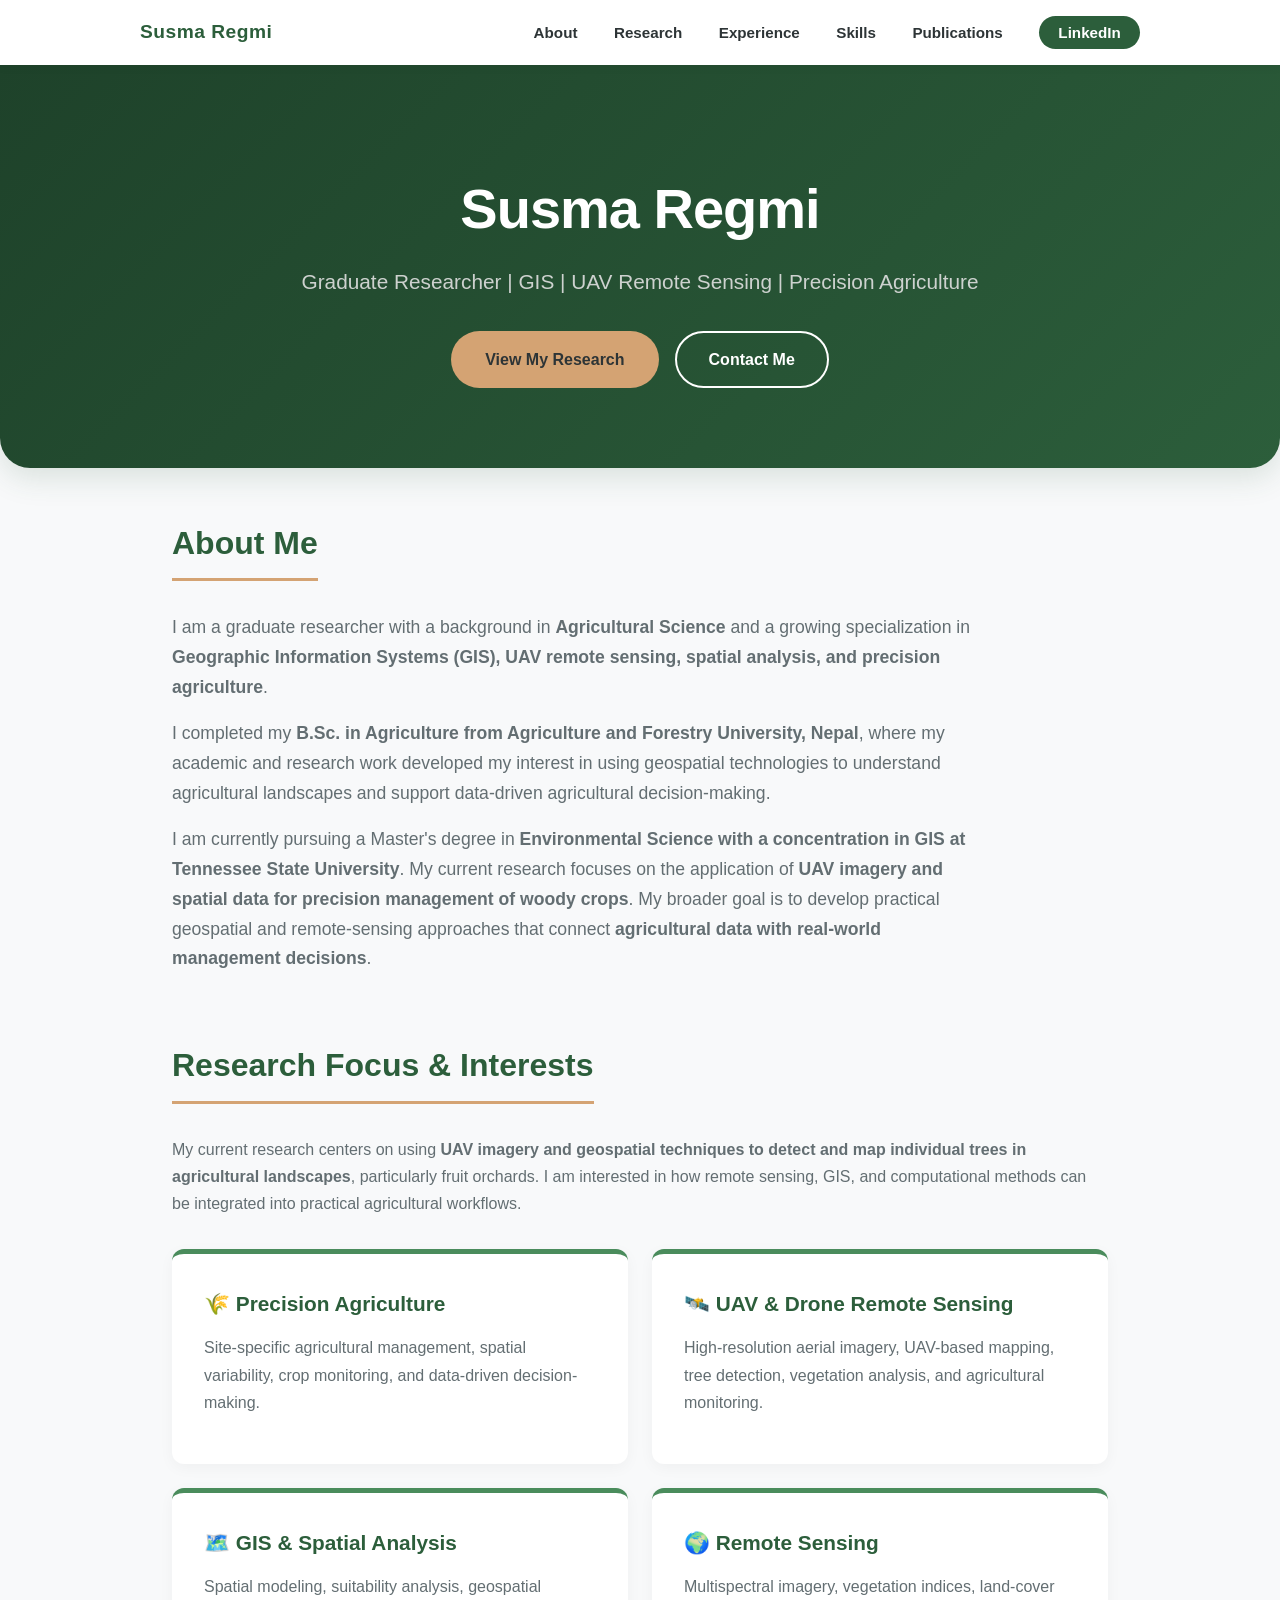
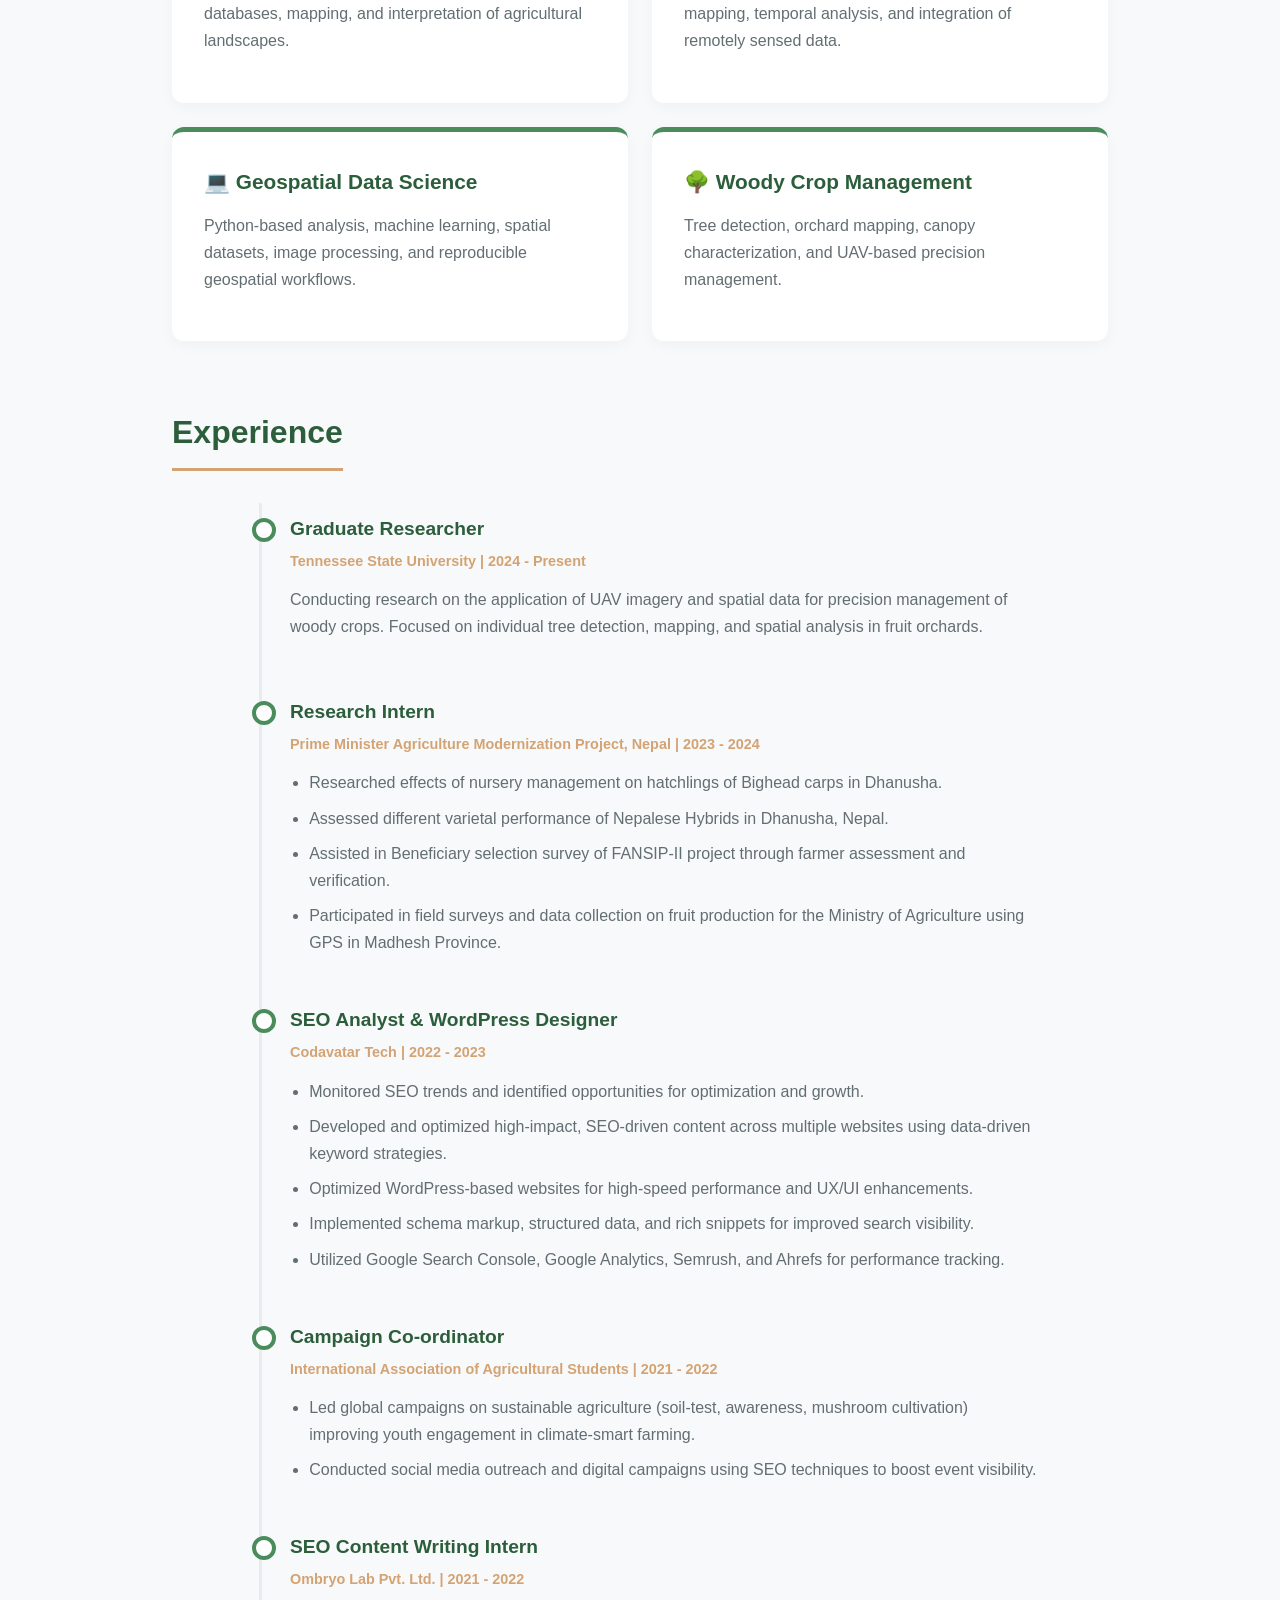
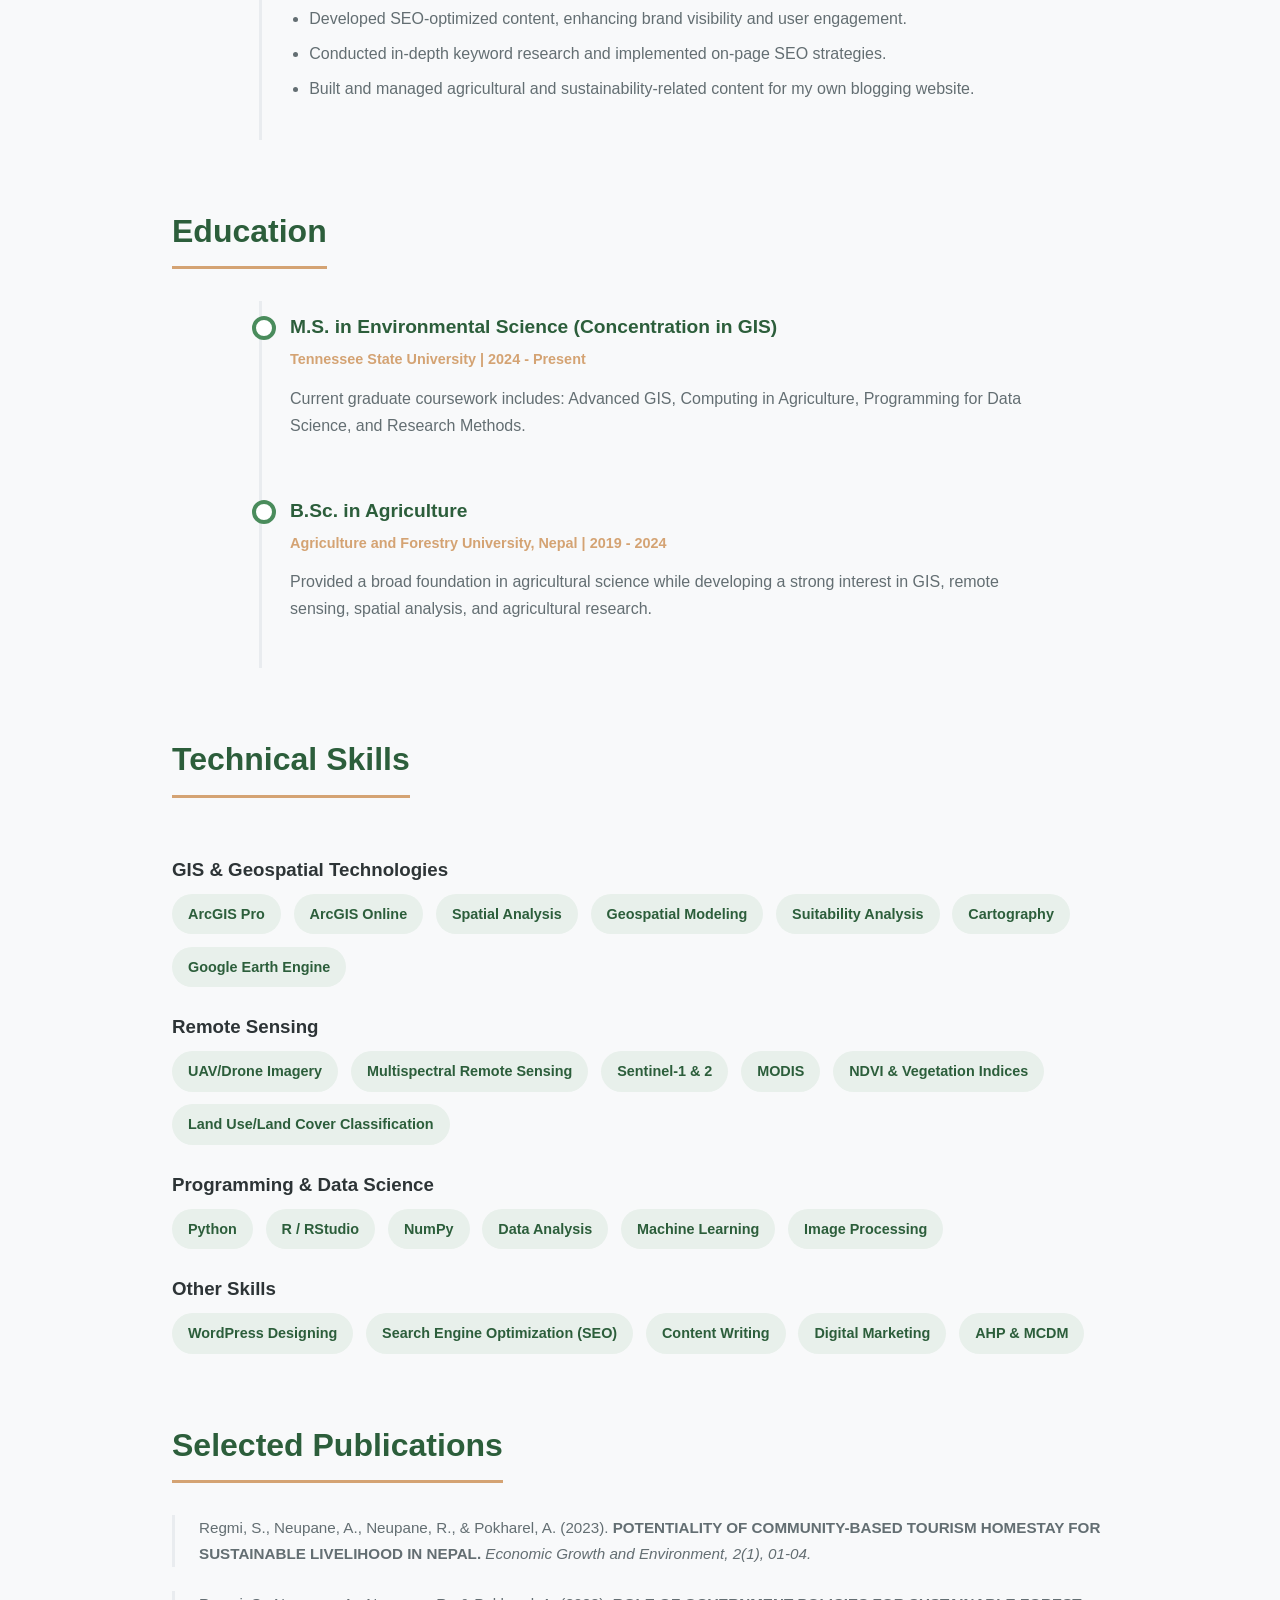
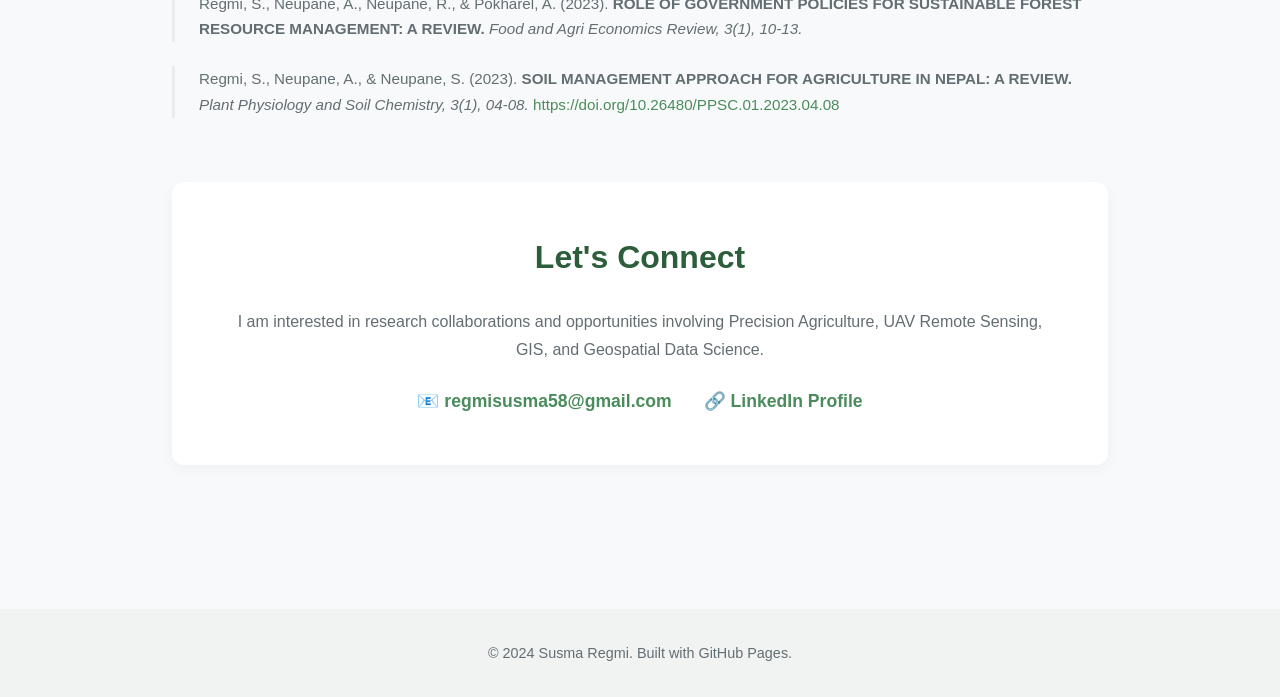
==== index.html @ 9f5813a1 "Revise index.html for improved layout and content Updated the title and improved CSS variables for b" ====
<!DOCTYPE html>
<html lang="en">
<head>
    <meta charset="UTF-8">
    <meta name="viewport" content="width=device-width, initial-scale=1.0">
    <title>Susma Regmi | GIS & Precision Agriculture Researcher</title>
    <style>
        /* --- CSS Variables for easy color changes --- */
        :root {
            --primary: #2c5e3b;       /* Deep Forest Green */
            --primary-light: #4a8c5c; /* Lighter Green */
            --accent: #d4a373;        /* Earthy Sand/Tan */
            --text-dark: #2d3436;     /* Dark Grey for text */
            --text-light: #636e72;    /* Lighter Grey for body text */
            --bg-color: #f8f9fa;      /* Off-white background */
            --card-bg: #ffffff;
            --border-color: #e9ecef;
        }

        /* --- Global Reset & Typography --- */
        * {
            margin: 0;
            padding: 0;
            box-sizing: border-box;
        }

        html {
            scroll-behavior: smooth; /* Smooth scrolling for nav links */
        }

        body {
            font-family: 'Segoe UI', Roboto, Helvetica, Arial, sans-serif;
            line-height: 1.7;
            color: var(--text-dark);
            background-color: var(--bg-color);
        }

        h1, h2, h3, h4 {
            color: var(--primary);
            margin-bottom: 0.5rem;
            font-weight: 700;
        }

        p {
            margin-bottom: 1rem;
            color: var(--text-light);
        }

        a {
            color: var(--primary-light);
            text-decoration: none;
            transition: color 0.2s ease;
        }

        a:hover {
            color: var(--primary);
            text-decoration: underline;
        }

        /* --- Navigation --- */
        nav {
            background-color: rgba(255, 255, 255, 0.95);
            backdrop-filter: blur(10px);
            box-shadow: 0 2px 10px rgba(0,0,0,0.05);
            position: sticky;
            top: 0;
            z-index: 1000;
            padding: 1rem 2rem;
        }

        .nav-content {
            max-width: 1000px;
            margin: 0 auto;
            display: flex;
            justify-content: space-between;
            align-items: center;
        }

        .logo {
            font-weight: 800;
            font-size: 1.2rem;
            color: var(--primary);
            letter-spacing: 0.5px;
        }

        .nav-links a {
            margin-left: 2rem;
            font-size: 0.95rem;
            font-weight: 600;
            color: var(--text-dark);
            text-decoration: none;
        }

        .nav-links a:hover {
            color: var(--primary);
            text-decoration: none;
        }

        .nav-links .btn-linkedin {
            background-color: var(--primary);
            color: white;
            padding: 0.5rem 1.2rem;
            border-radius: 50px;
            transition: background-color 0.3s ease;
        }

        .nav-links .btn-linkedin:hover {
            background-color: var(--primary-light);
            color: white;
        }

        /* --- Hero Section --- */
        header {
            background: linear-gradient(135deg, #1e422a 0%, var(--primary) 100%);
            color: white;
            padding: 6rem 2rem 5rem 2rem;
            text-align: center;
            border-bottom-left-radius: 30px;
            border-bottom-right-radius: 30px;
            margin-bottom: 3rem;
            box-shadow: 0 10px 30px rgba(44, 94, 59, 0.15);
        }

        header h1 {
            font-size: 3.5rem;
            color: white;
            margin-bottom: 0.5rem;
            letter-spacing: -1px;
        }

        header .subtitle {
            font-size: 1.3rem;
            font-weight: 400;
            opacity: 0.9;
            margin-bottom: 2rem;
            color: #e0e0e0;
        }

        header .hero-links {
            display: flex;
            justify-content: center;
            gap: 1rem;
            flex-wrap: wrap;
        }

        .btn {
            display: inline-block;
            padding: 0.8rem 2rem;
            border-radius: 50px;
            font-weight: 600;
            text-decoration: none;
            transition: all 0.3s ease;
            cursor: pointer;
            border: 2px solid transparent;
        }

        .btn-primary {
            background-color: var(--accent);
            color: var(--text-dark);
        }

        .btn-primary:hover {
            background-color: #c18e5a;
            color: var(--text-dark);
            text-decoration: none;
            transform: translateY(-2px);
        }

        .btn-outline {
            background-color: transparent;
            border-color: white;
            color: white;
        }

        .btn-outline:hover {
            background-color: white;
            color: var(--primary);
            text-decoration: none;
            transform: translateY(-2px);
        }

        /* --- Main Container --- */
        main {
            max-width: 1000px;
            margin: 0 auto;
            padding: 0 2rem 5rem 2rem;
        }

        section {
            margin-bottom: 4rem;
            scroll-margin-top: 80px; /* Offset for sticky nav */
        }

        .section-title {
            font-size: 2rem;
            border-bottom: 3px solid var(--accent);
            padding-bottom: 0.5rem;
            margin-bottom: 2rem;
            display: inline-block;
        }

        /* --- About Section --- */
        .about-text {
            font-size: 1.1rem;
            max-width: 800px;
        }

        /* --- Research Interests Grid --- */
        .research-grid {
            display: grid;
            grid-template-columns: repeat(auto-fit, minmax(300px, 1fr));
            gap: 1.5rem;
        }

        .research-card {
            background-color: var(--card-bg);
            padding: 2rem;
            border-radius: 12px;
            box-shadow: 0 4px 15px rgba(0,0,0,0.04);
            border-top: 5px solid var(--primary-light);
            transition: transform 0.3s ease, box-shadow 0.3s ease;
        }

        .research-card:hover {
            transform: translateY(-5px);
            box-shadow: 0 10px 25px rgba(0,0,0,0.08);
        }

        .research-card h3 {
            font-size: 1.3rem;
            margin-bottom: 0.8rem;
            display: flex;
            align-items: center;
            gap: 0.5rem;
        }

        /* --- Experience & Education Timeline --- */
        .timeline {
            position: relative;
            max-width: 800px;
            margin: 0 auto;
        }

        .timeline::after {
            content: '';
            position: absolute;
            width: 3px;
            background-color: var(--border-color);
            top: 0;
            bottom: 0;
            left: 20px;
            margin-left: -1.5px;
        }

        .timeline-item {
            padding: 10px 0 30px 50px;
            position: relative;
            background-color: inherit;
            width: 100%;
        }

        .timeline-item::after {
            content: '';
            position: absolute;
            width: 16px;
            height: 16px;
            right: auto;
            left: 12px;
            background-color: var(--card-bg);
            border: 4px solid var(--primary-light);
            top: 15px;
            border-radius: 50%;
            z-index: 1;
        }

        .timeline-item h4 {
            font-size: 1.2rem;
            margin-bottom: 0.2rem;
        }

        .timeline-item .meta {
            font-size: 0.9rem;
            font-weight: 600;
            color: var(--accent);
            margin-bottom: 0.8rem;
        }

        .timeline-item ul {
            list-style-type: disc;
            padding-left: 1.2rem;
            color: var(--text-light);
        }

        .timeline-item ul li {
            margin-bottom: 0.5rem;
        }

        /* --- Skills Section --- */
        .skills-container {
            display: flex;
            flex-wrap: wrap;
            gap: 0.8rem;
        }

        .skill-tag {
            background-color: #e8f0eb;
            color: var(--primary);
            padding: 0.5rem 1rem;
            border-radius: 50px;
            font-size: 0.9rem;
            font-weight: 600;
        }

        /* --- Publications --- */
        .publication-item {
            margin-bottom: 1.5rem;
            padding-left: 1.5rem;
            border-left: 3px solid var(--border-color);
        }

        .publication-item p {
            font-size: 0.95rem;
            margin-bottom: 0.2rem;
        }

        /* --- Contact & Footer --- */
        .contact-section {
            text-align: center;
            background-color: var(--card-bg);
            padding: 3rem;
            border-radius: 12px;
            box-shadow: 0 4px 15px rgba(0,0,0,0.04);
        }

        .contact-links {
            display: flex;
            justify-content: center;
            gap: 2rem;
            margin-top: 1.5rem;
            flex-wrap: wrap;
        }

        .contact-links a {
            font-size: 1.1rem;
            font-weight: 600;
            display: flex;
            align-items: center;
            gap: 0.5rem;
        }

        footer {
            text-align: center;
            padding: 2rem;
            font-size: 0.9rem;
            color: var(--text-light);
            background-color: #f1f3f2;
        }

        /* --- Responsive Design --- */
        @media (max-width: 768px) {
            header h1 { font-size: 2.5rem; }
            header .subtitle { font-size: 1.1rem; }
            .nav-links { display: none; } /* Hide nav links on mobile for simplicity */
            .timeline::after { left: 15px; }
            .timeline-item { padding-left: 40px; }
            .timeline-item::after { left: 7px; }
        }
    </style>
</head>
<body>

    <!-- Navigation -->
    <nav>
        <div class="nav-content">
            <div class="logo">Susma Regmi</div>
            <div class="nav-links">
                <a href="#about">About</a>
                <a href="#research">Research</a>
                <a href="#experience">Experience</a>
                <a href="#skills">Skills</a>
                <a href="#publications">Publications</a>
                <a href="https://www.linkedin.com/in/susmaregmi5859/" target="_blank" class="btn-linkedin">LinkedIn</a>
            </div>
        </div>
    </nav>

    <!-- Hero Section -->
    <header>
        <h1>Susma Regmi</h1>
        <div class="subtitle">
            Graduate Researcher | GIS | UAV Remote Sensing | Precision Agriculture
        </div>
        <div class="hero-links">
            <a href="#research" class="btn btn-primary">View My Research</a>
            <a href="mailto:regmisusma58@gmail.com" class="btn btn-outline">Contact Me</a>
        </div>
    </header>

    <!-- Main Content -->
    <main>
        
        <!-- About Section -->
        <section id="about">
            <h2 class="section-title">About Me</h2>
            <div class="about-text">
                <p>
                    I am a graduate researcher with a background in <strong>Agricultural Science</strong> and a growing specialization in <strong>Geographic Information Systems (GIS), UAV remote sensing, spatial analysis, and precision agriculture</strong>.
                </p>
                <p>
                    I completed my <strong>B.Sc. in Agriculture from Agriculture and Forestry University, Nepal</strong>, where my academic and research work developed my interest in using geospatial technologies to understand agricultural landscapes and support data-driven agricultural decision-making.
                </p>
                <p>
                    I am currently pursuing a Master's degree in <strong>Environmental Science with a concentration in GIS at Tennessee State University</strong>. My current research focuses on the application of <strong>UAV imagery and spatial data for precision management of woody crops</strong>. My broader goal is to develop practical geospatial and remote-sensing approaches that connect <strong>agricultural data with real-world management decisions</strong>.
                </p>
            </div>
        </section>

        <!-- Research Section -->
        <section id="research">
            <h2 class="section-title">Research Focus & Interests</h2>
            <p style="margin-bottom: 2rem;">
                My current research centers on using <strong>UAV imagery and geospatial techniques to detect and map individual trees in agricultural landscapes</strong>, particularly fruit orchards. I am interested in how remote sensing, GIS, and computational methods can be integrated into practical agricultural workflows.
            </p>
            
            <div class="research-grid">
                <div class="research-card">
                    <h3>🌾 Precision Agriculture</h3>
                    <p>Site-specific agricultural management, spatial variability, crop monitoring, and data-driven decision-making.</p>
                </div>
                <div class="research-card">
                    <h3>🛰️ UAV & Drone Remote Sensing</h3>
                    <p>High-resolution aerial imagery, UAV-based mapping, tree detection, vegetation analysis, and agricultural monitoring.</p>
                </div>
                <div class="research-card">
                    <h3>🗺️ GIS & Spatial Analysis</h3>
                    <p>Spatial modeling, suitability analysis, geospatial databases, mapping, and interpretation of agricultural landscapes.</p>
                </div>
                <div class="research-card">
                    <h3>🌍 Remote Sensing</h3>
                    <p>Multispectral imagery, vegetation indices, land-cover mapping, temporal analysis, and integration of remotely sensed data.</p>
                </div>
                <div class="research-card">
                    <h3>💻 Geospatial Data Science</h3>
                    <p>Python-based analysis, machine learning, spatial datasets, image processing, and reproducible geospatial workflows.</p>
                </div>
                <div class="research-card">
                    <h3>🌳 Woody Crop Management</h3>
                    <p>Tree detection, orchard mapping, canopy characterization, and UAV-based precision management.</p>
                </div>
            </div>
        </section>

        <!-- Experience Section -->
        <section id="experience">
            <h2 class="section-title">Experience</h2>
            <div class="timeline">
                
                <div class="timeline-item">
                    <h4>Graduate Researcher</h4>
                    <div class="meta">Tennessee State University | 2024 - Present</div>
                    <p>Conducting research on the application of UAV imagery and spatial data for precision management of woody crops. Focused on individual tree detection, mapping, and spatial analysis in fruit orchards.</p>
                </div>

                <div class="timeline-item">
                    <h4>Research Intern</h4>
                    <div class="meta">Prime Minister Agriculture Modernization Project, Nepal | 2023 - 2024</div>
                    <ul>
                        <li>Researched effects of nursery management on hatchlings of Bighead carps in Dhanusha.</li>
                        <li>Assessed different varietal performance of Nepalese Hybrids in Dhanusha, Nepal.</li>
                        <li>Assisted in Beneficiary selection survey of FANSIP-II project through farmer assessment and verification.</li>
                        <li>Participated in field surveys and data collection on fruit production for the Ministry of Agriculture using GPS in Madhesh Province.</li>
                    </ul>
                </div>

                <div class="timeline-item">
                    <h4>SEO Analyst & WordPress Designer</h4>
                    <div class="meta">Codavatar Tech | 2022 - 2023</div>
                    <ul>
                        <li>Monitored SEO trends and identified opportunities for optimization and growth.</li>
                        <li>Developed and optimized high-impact, SEO-driven content across multiple websites using data-driven keyword strategies.</li>
                        <li>Optimized WordPress-based websites for high-speed performance and UX/UI enhancements.</li>
                        <li>Implemented schema markup, structured data, and rich snippets for improved search visibility.</li>
                        <li>Utilized Google Search Console, Google Analytics, Semrush, and Ahrefs for performance tracking.</li>
                    </ul>
                </div>

                <div class="timeline-item">
                    <h4>Campaign Co-ordinator</h4>
                    <div class="meta">International Association of Agricultural Students | 2021 - 2022</div>
                    <ul>
                        <li>Led global campaigns on sustainable agriculture (soil-test, awareness, mushroom cultivation) improving youth engagement in climate-smart farming.</li>
                        <li>Conducted social media outreach and digital campaigns using SEO techniques to boost event visibility.</li>
                    </ul>
                </div>

                <div class="timeline-item">
                    <h4>SEO Content Writing Intern</h4>
                    <div class="meta">Ombryo Lab Pvt. Ltd. | 2021 - 2022</div>
                    <ul>
                        <li>Developed SEO-optimized content, enhancing brand visibility and user engagement.</li>
                        <li>Conducted in-depth keyword research and implemented on-page SEO strategies.</li>
                        <li>Built and managed agricultural and sustainability-related content for my own blogging website.</li>
                    </ul>
                </div>

            </div>
        </section>

        <!-- Education Section -->
        <section id="education">
            <h2 class="section-title">Education</h2>
            <div class="timeline">
                
                <div class="timeline-item">
                    <h4>M.S. in Environmental Science (Concentration in GIS)</h4>
                    <div class="meta">Tennessee State University | 2024 - Present</div>
                    <p>Current graduate coursework includes: Advanced GIS, Computing in Agriculture, Programming for Data Science, and Research Methods.</p>
                </div>

                <div class="timeline-item">
                    <h4>B.Sc. in Agriculture</h4>
                    <div class="meta">Agriculture and Forestry University, Nepal | 2019 - 2024</div>
                    <p>Provided a broad foundation in agricultural science while developing a strong interest in GIS, remote sensing, spatial analysis, and agricultural research.</p>
                </div>

            </div>
        </section>

        <!-- Skills Section -->
        <section id="skills">
            <h2 class="section-title">Technical Skills</h2>
            
            <h3 style="margin-top: 1.5rem; color: var(--text-dark);">GIS & Geospatial Technologies</h3>
            <div class="skills-container">
                <span class="skill-tag">ArcGIS Pro</span>
                <span class="skill-tag">ArcGIS Online</span>
                <span class="skill-tag">Spatial Analysis</span>
                <span class="skill-tag">Geospatial Modeling</span>
                <span class="skill-tag">Suitability Analysis</span>
                <span class="skill-tag">Cartography</span>
                <span class="skill-tag">Google Earth Engine</span>
            </div>

            <h3 style="margin-top: 1.5rem; color: var(--text-dark);">Remote Sensing</h3>
            <div class="skills-container">
                <span class="skill-tag">UAV/Drone Imagery</span>
                <span class="skill-tag">Multispectral Remote Sensing</span>
                <span class="skill-tag">Sentinel-1 & 2</span>
                <span class="skill-tag">MODIS</span>
                <span class="skill-tag">NDVI & Vegetation Indices</span>
                <span class="skill-tag">Land Use/Land Cover Classification</span>
            </div>

            <h3 style="margin-top: 1.5rem; color: var(--text-dark);">Programming & Data Science</h3>
            <div class="skills-container">
                <span class="skill-tag">Python</span>
                <span class="skill-tag">R / RStudio</span>
                <span class="skill-tag">NumPy</span>
                <span class="skill-tag">Data Analysis</span>
                <span class="skill-tag">Machine Learning</span>
                <span class="skill-tag">Image Processing</span>
            </div>
            
            <h3 style="margin-top: 1.5rem; color: var(--text-dark);">Other Skills</h3>
            <div class="skills-container">
                <span class="skill-tag">WordPress Designing</span>
                <span class="skill-tag">Search Engine Optimization (SEO)</span>
                <span class="skill-tag">Content Writing</span>
                <span class="skill-tag">Digital Marketing</span>
                <span class="skill-tag">AHP & MCDM</span>
            </div>
        </section>

        <!-- Publications Section -->
        <section id="publications">
            <h2 class="section-title">Selected Publications</h2>
            
            <div class="publication-item">
                <p>Regmi, S., Neupane, A., Neupane, R., & Pokharel, A. (2023). <strong>POTENTIALITY OF COMMUNITY-BASED TOURISM HOMESTAY FOR SUSTAINABLE LIVELIHOOD IN NEPAL.</strong> <em>Economic Growth and Environment, 2(1), 01-04.</em></p>
            </div>
            
            <div class="publication-item">
                <p>Regmi, S., Neupane, A., Neupane, R., & Pokharel, A. (2023). <strong>ROLE OF GOVERNMENT POLICIES FOR SUSTAINABLE FOREST RESOURCE MANAGEMENT: A REVIEW.</strong> <em>Food and Agri Economics Review, 3(1), 10-13.</em></p>
            </div>
            
            <div class="publication-item">
                <p>Regmi, S., Neupane, A., & Neupane, S. (2023). <strong>SOIL MANAGEMENT APPROACH FOR AGRICULTURE IN NEPAL: A REVIEW.</strong> <em>Plant Physiology and Soil Chemistry, 3(1), 04-08.</em> <a href="https://doi.org/10.26480/PPSC.01.2023.04.08" target="_blank">https://doi.org/10.26480/PPSC.01.2023.04.08</a></p>
            </div>
        </section>

        <!-- Contact Section -->
        <section id="contact" class="contact-section">
            <h2 class="section-title" style="border-bottom: none; margin-bottom: 1rem;">Let's Connect</h2>
            <p>I am interested in research collaborations and opportunities involving Precision Agriculture, UAV Remote Sensing, GIS, and Geospatial Data Science.</p>
            
            <div class="contact-links">
                <a href="mailto:regmisusma58@gmail.com">📧 regmisusma58@gmail.com</a>
                <a href="https://www.linkedin.com/in/susmaregmi5859/" target="_blank">🔗 LinkedIn Profile</a>
            </div>
        </section>

    </main>

    <!-- Footer -->
    <footer>
        &copy; 2024 Susma Regmi. Built with GitHub Pages.
    </footer>

</body>
</html>
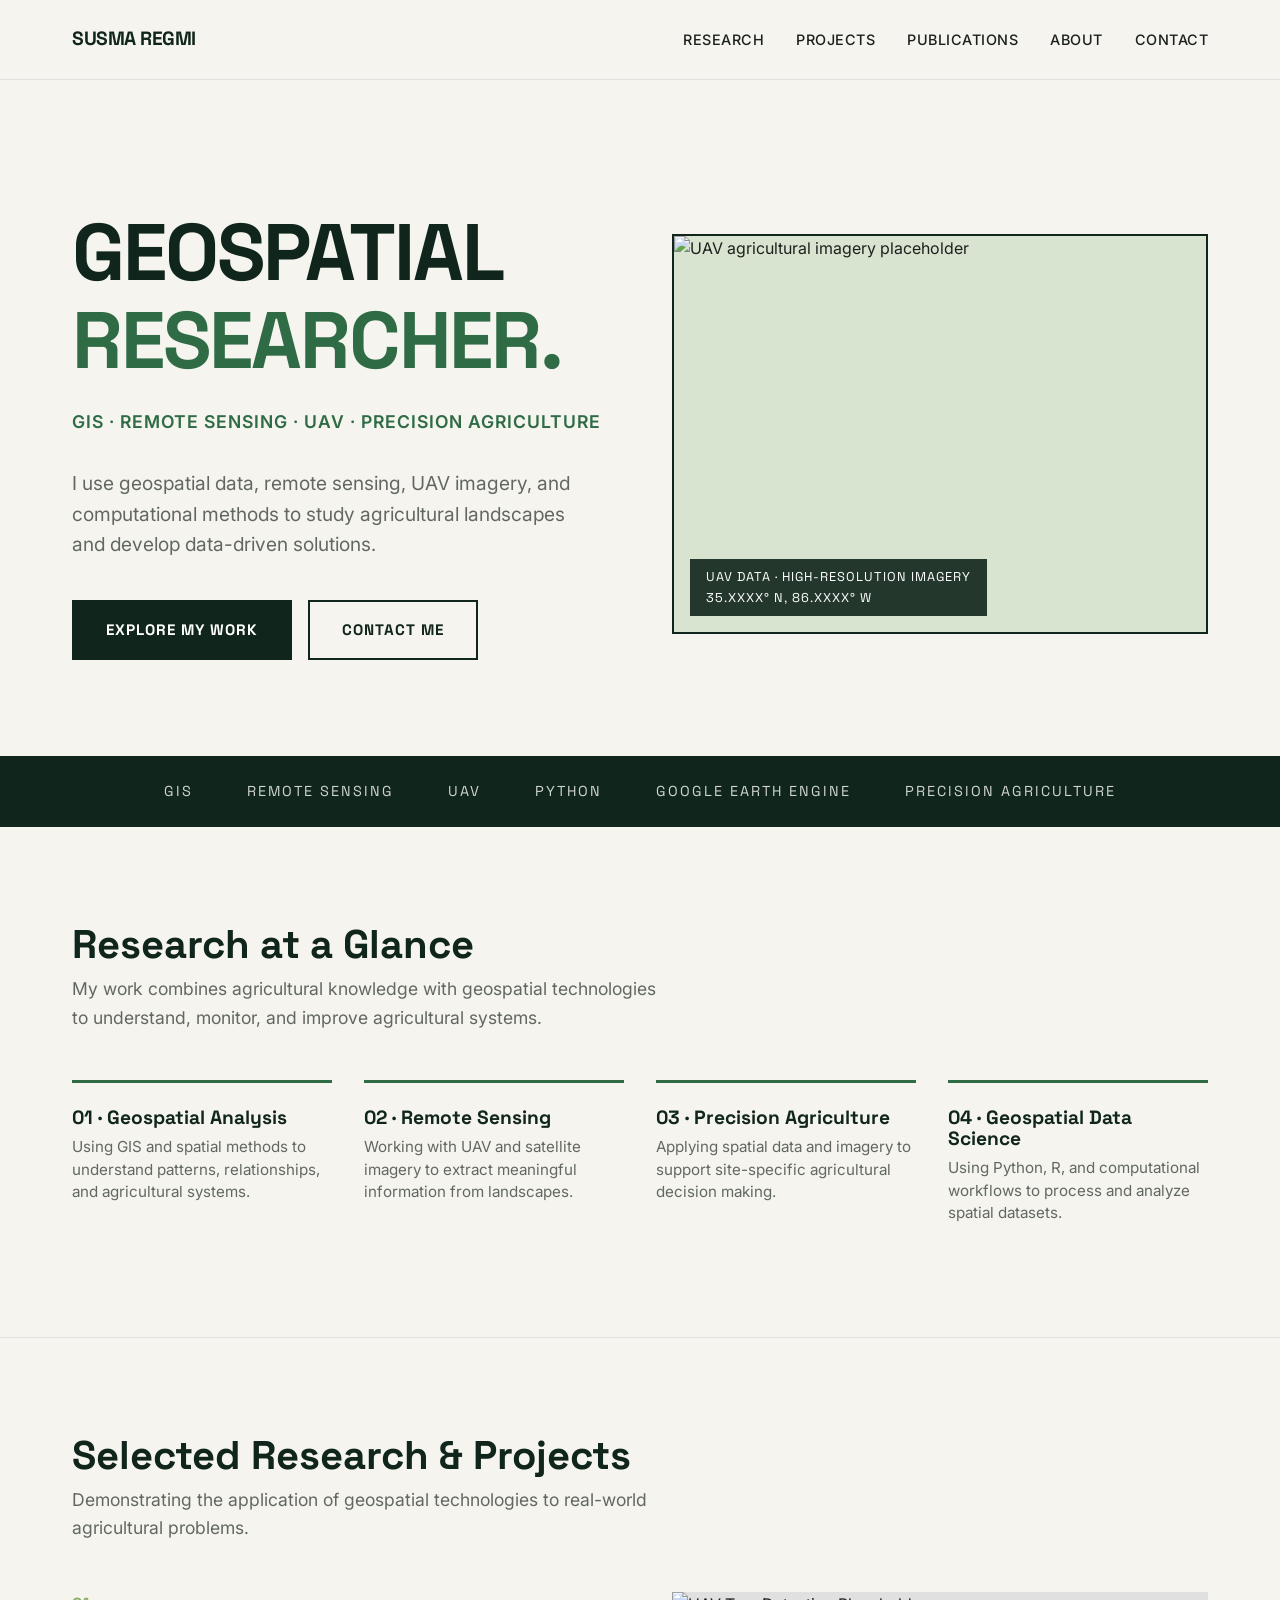
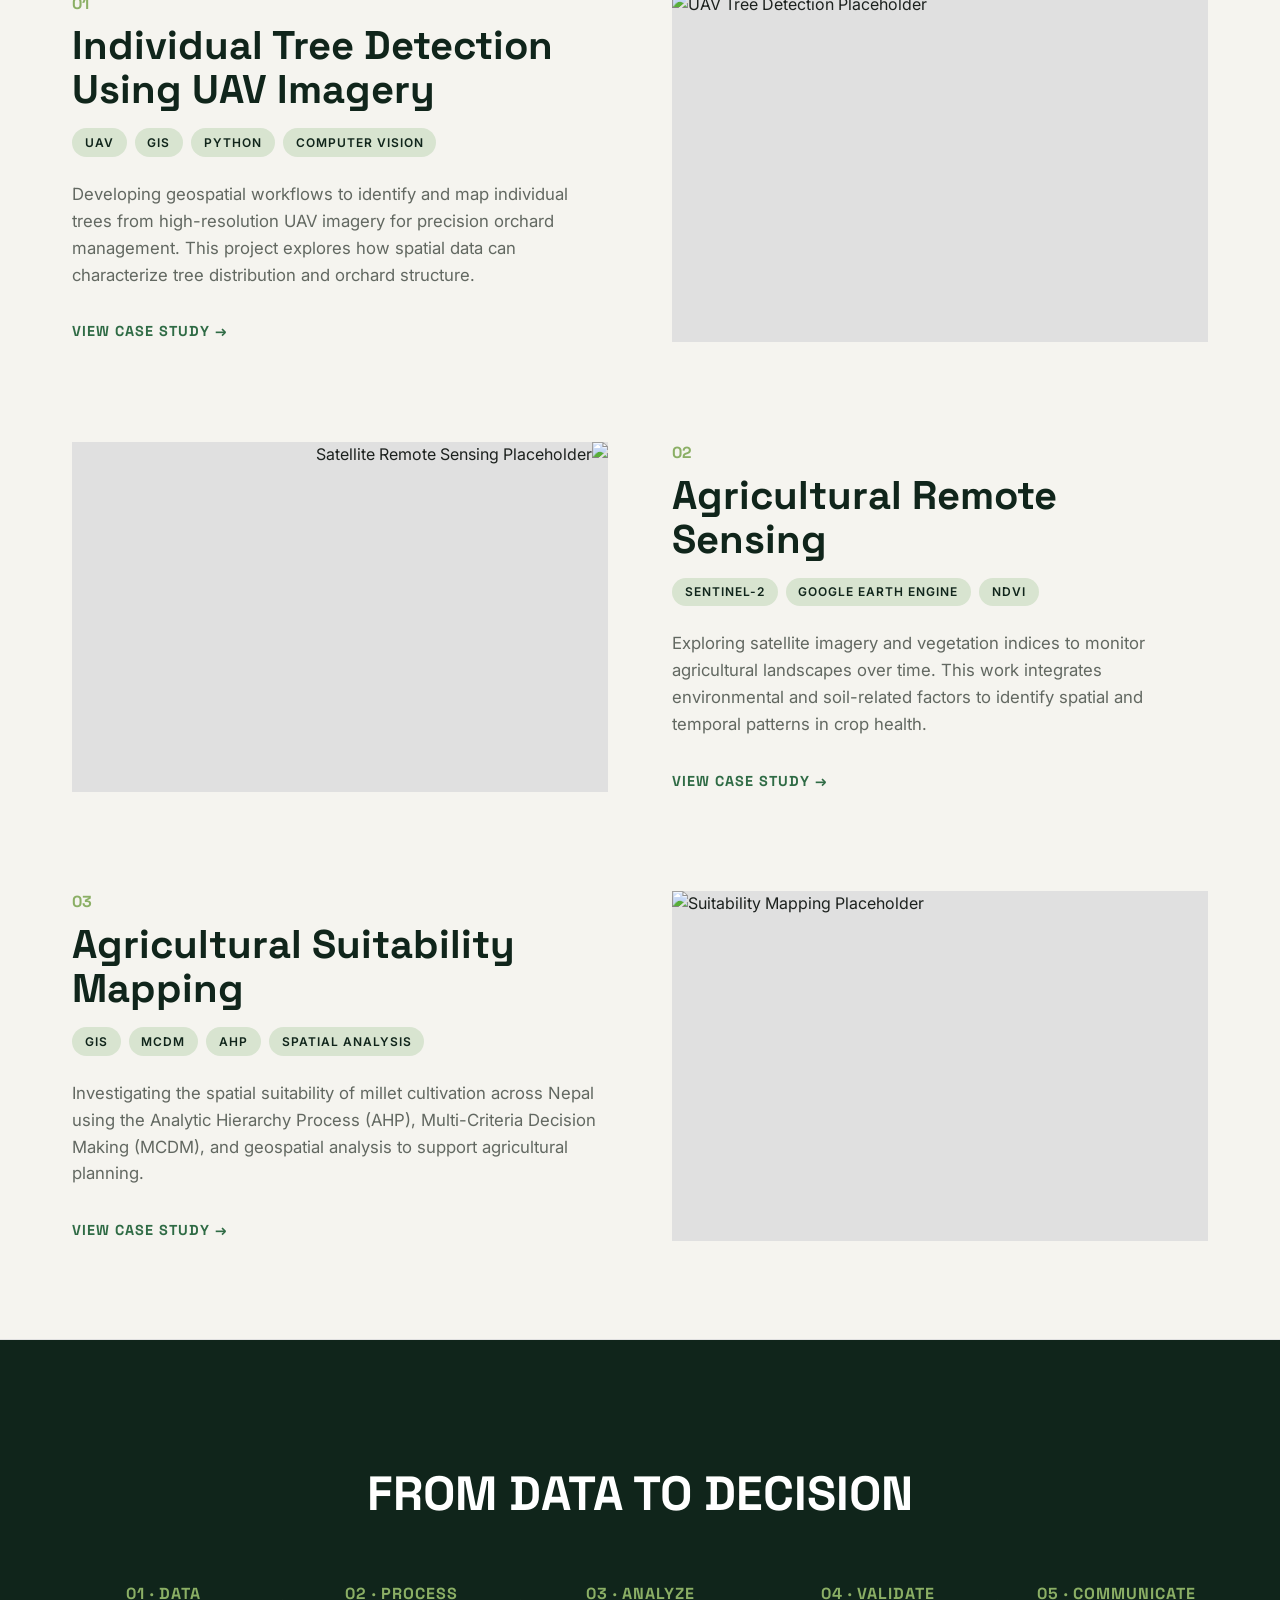
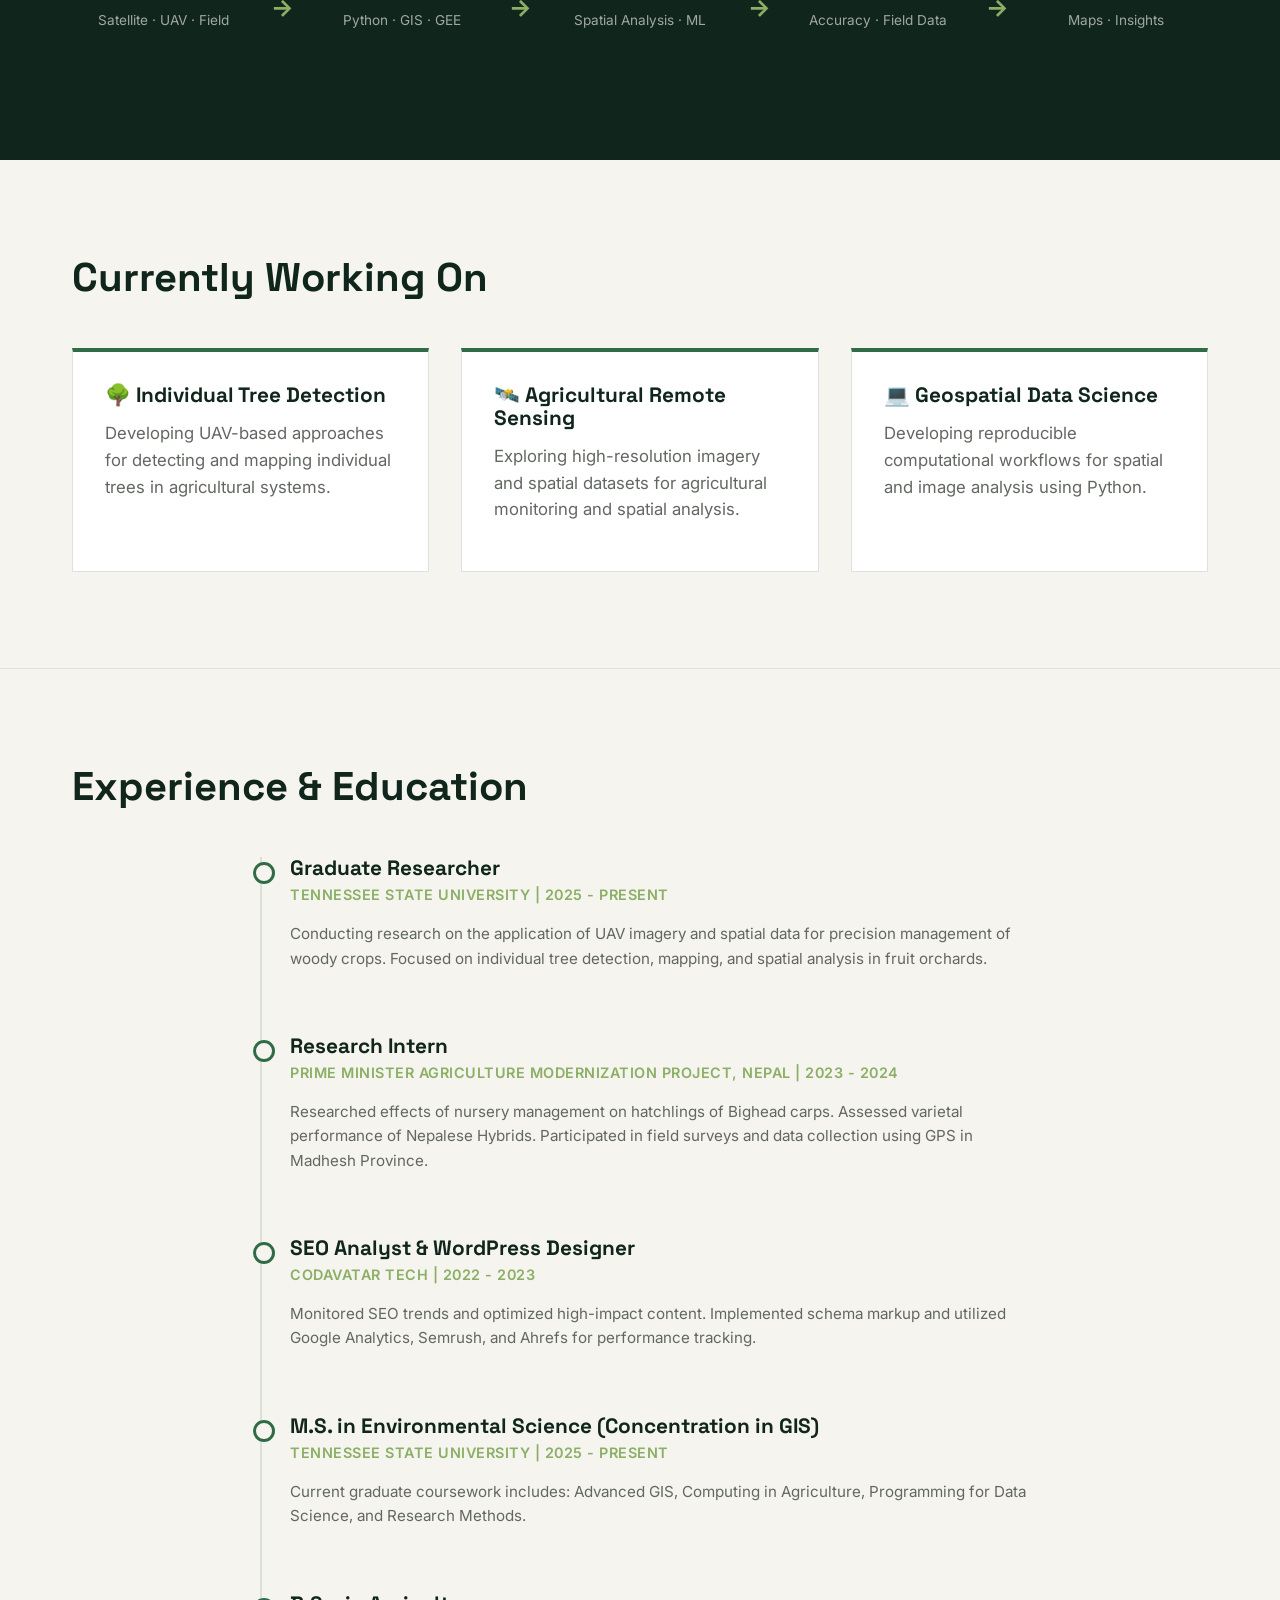
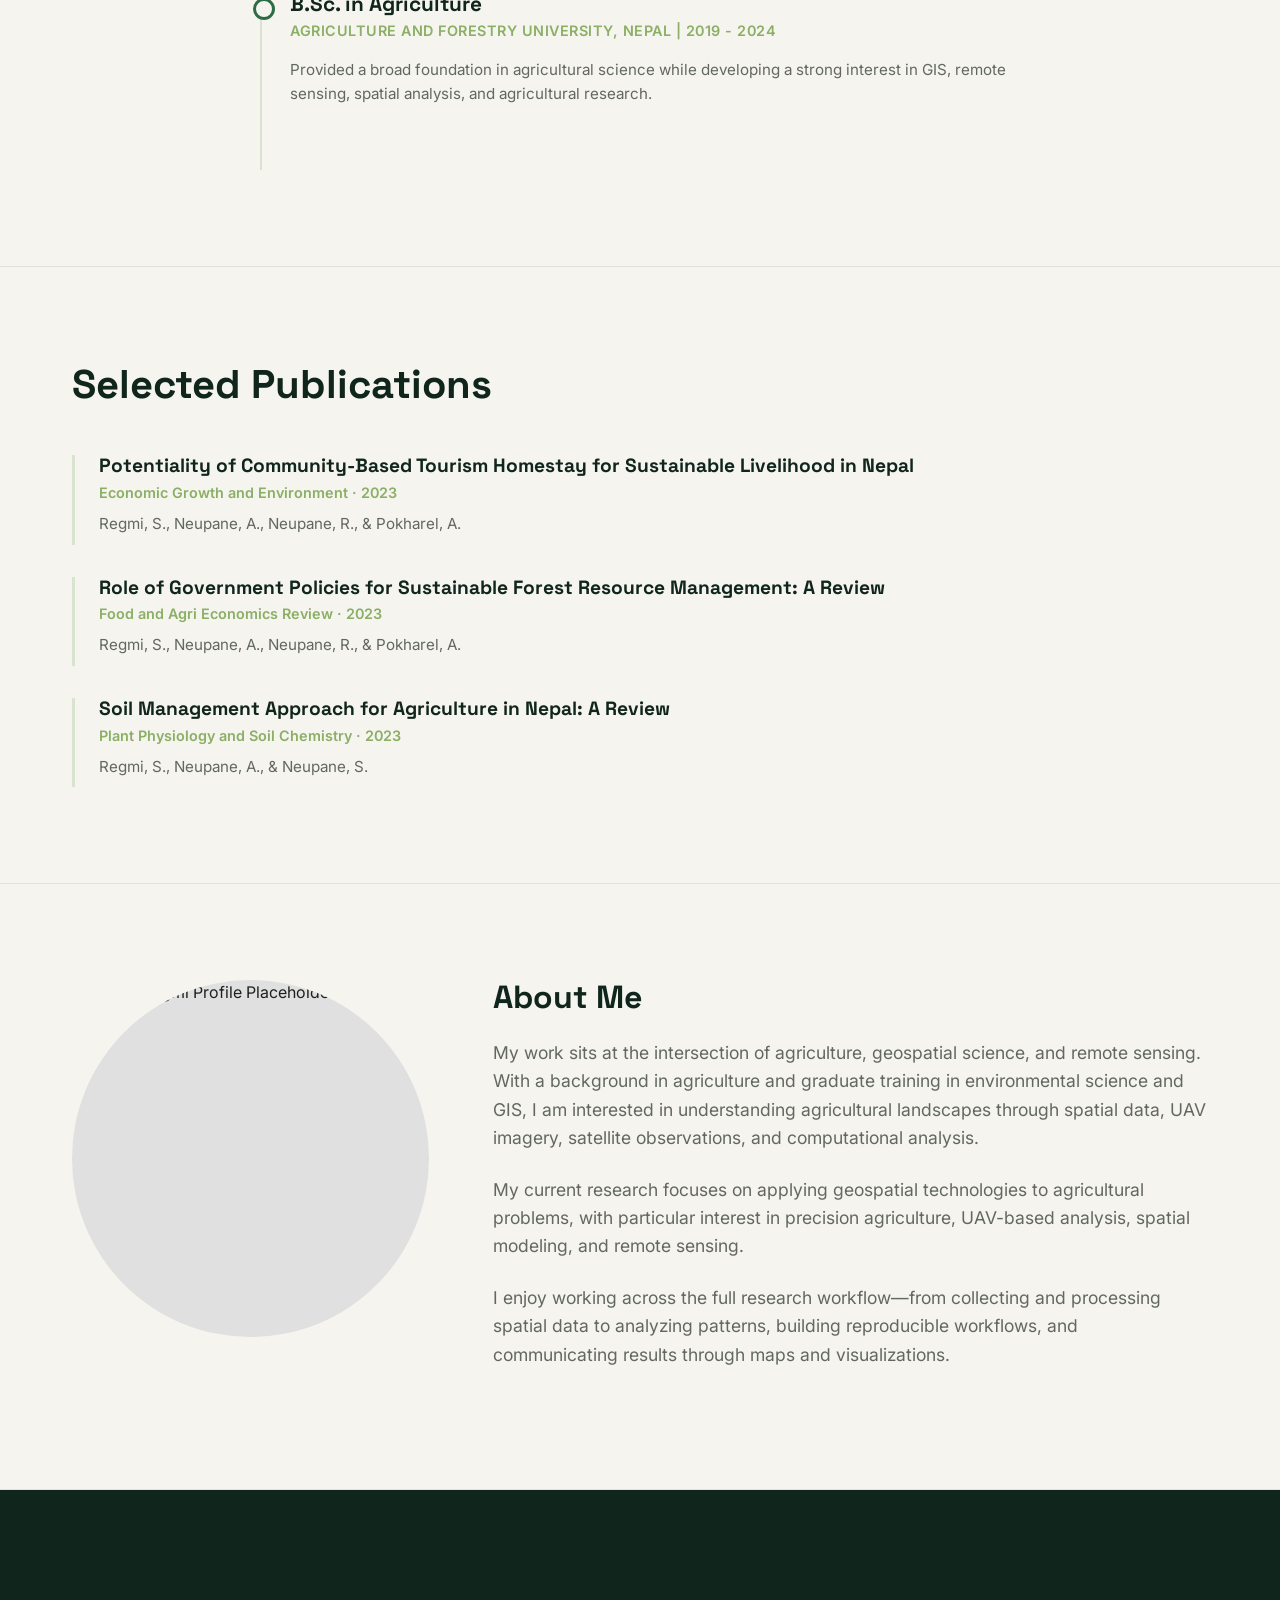
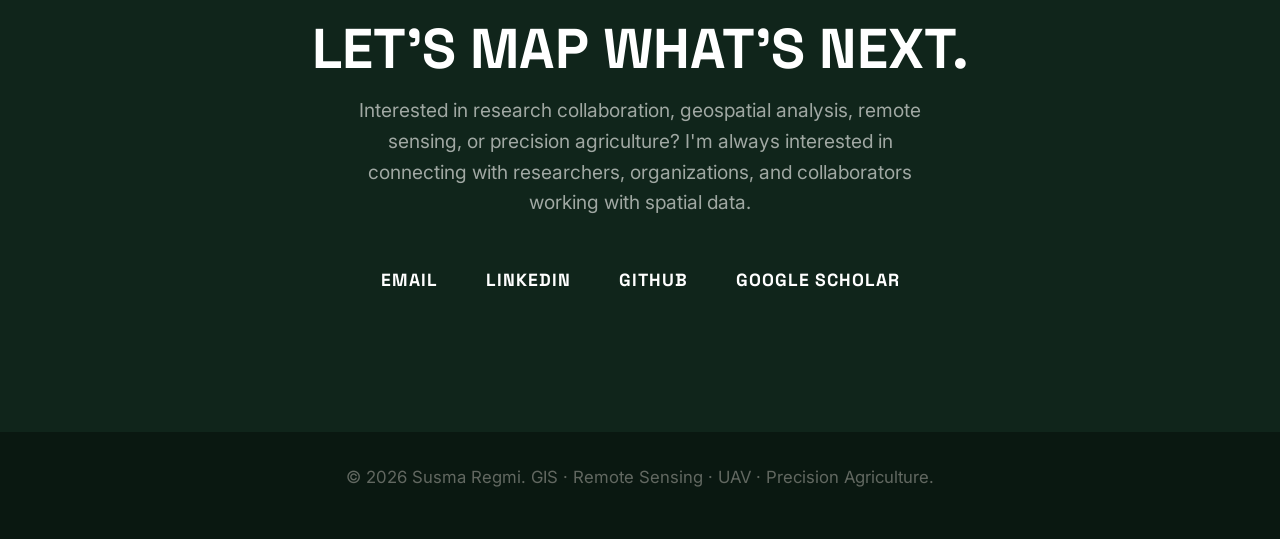
==== commit 1c8cba73: "Update print statement from 'Hello' to 'Goodbye'" ====
--- a/index.html
+++ b/index.html
@@ -3,21 +3,32 @@
 <head>
     <meta charset="UTF-8">
     <meta name="viewport" content="width=device-width, initial-scale=1.0">
-    <title>Susma Regmi | GIS & Precision Agriculture Researcher</title>
+    <title>Susma Regmi | GIS, Remote Sensing & Precision Agriculture</title>
+    <meta name="description" content="Graduate researcher working at the intersection of GIS, UAV remote sensing, geospatial data science, and precision agriculture.">
+    
+    <!-- Google Fonts: Space Grotesk for headings, Inter for body -->
+    <link rel="preconnect" href="https://fonts.googleapis.com">
+    <link rel="preconnect" href="https://fonts.gstatic.com" crossorigin>
+    <link href="https://fonts.googleapis.com/css2?family=Inter:wght@400;500;600&family=Space+Grotesk:wght@500;700&display=swap" rel="stylesheet">
+
     <style>
-        /* --- CSS Variables for easy color changes --- */
+        /* --- DESIGN SYSTEM --- */
         :root {
-            --primary: #2c5e3b;       /* Deep Forest Green */
-            --primary-light: #4a8c5c; /* Lighter Green */
-            --accent: #d4a373;        /* Earthy Sand/Tan */
-            --text-dark: #2d3436;     /* Dark Grey for text */
-            --text-light: #636e72;    /* Lighter Grey for body text */
-            --bg-color: #f8f9fa;      /* Off-white background */
-            --card-bg: #ffffff;
-            --border-color: #e9ecef;
-        }
-
-        /* --- Global Reset & Typography --- */
+            --bg-color: #F5F4EF;
+            --dark-green: #10251B;
+            --primary-green: #2F6B45;
+            --accent-green: #8BAF65;
+            --light-green: #D8E4D0;
+            --text-main: #1C211E;
+            --text-muted: #626861;
+            --white: #ffffff;
+            --border-color: #e0e0e0;
+            
+            --font-heading: 'Space Grotesk', sans-serif;
+            --font-body: 'Inter', sans-serif;
+        }
+
+        /* --- GLOBAL STYLES --- */
         * {
             margin: 0;
             padding: 0;
@@ -25,208 +36,419 @@
         }
 
         html {
-            scroll-behavior: smooth; /* Smooth scrolling for nav links */
+            scroll-behavior: smooth;
         }
 
         body {
-            font-family: 'Segoe UI', Roboto, Helvetica, Arial, sans-serif;
-            line-height: 1.7;
-            color: var(--text-dark);
+            font-family: var(--font-body);
             background-color: var(--bg-color);
+            color: var(--text-main);
+            line-height: 1.6;
+            -webkit-font-smoothing: antialiased;
         }
 
         h1, h2, h3, h4 {
-            color: var(--primary);
-            margin-bottom: 0.5rem;
-            font-weight: 700;
+            font-family: var(--font-heading);
+            color: var(--dark-green);
+            line-height: 1.1;
         }
 
         p {
+            color: var(--text-muted);
+            font-size: 1.05rem;
             margin-bottom: 1rem;
-            color: var(--text-light);
         }
 
         a {
-            color: var(--primary-light);
+            color: var(--primary-green);
             text-decoration: none;
             transition: color 0.2s ease;
         }
 
         a:hover {
-            color: var(--primary);
-            text-decoration: underline;
-        }
-
-        /* --- Navigation --- */
+            color: var(--accent-green);
+        }
+
+        /* --- LAYOUT --- */
+        .container {
+            max-width: 1200px;
+            margin: 0 auto;
+            padding: 0 2rem;
+        }
+
+        section {
+            padding: 6rem 0;
+            border-bottom: 1px solid var(--border-color);
+        }
+
+        .section-header {
+            margin-bottom: 3rem;
+        }
+
+        .section-header h2 {
+            font-size: 2.5rem;
+            margin-bottom: 0.5rem;
+        }
+
+        .section-header p {
+            font-size: 1.1rem;
+            max-width: 600px;
+        }
+
+        /* --- NAVIGATION --- */
         nav {
-            background-color: rgba(255, 255, 255, 0.95);
+            background-color: rgba(245, 244, 239, 0.95);
             backdrop-filter: blur(10px);
-            box-shadow: 0 2px 10px rgba(0,0,0,0.05);
             position: sticky;
             top: 0;
             z-index: 1000;
-            padding: 1rem 2rem;
-        }
-
-        .nav-content {
-            max-width: 1000px;
-            margin: 0 auto;
+            padding: 1.5rem 0;
+            border-bottom: 1px solid var(--border-color);
+        }
+
+        .nav-container {
             display: flex;
             justify-content: space-between;
             align-items: center;
         }
 
         .logo {
-            font-weight: 800;
+            font-family: var(--font-heading);
             font-size: 1.2rem;
-            color: var(--primary);
+            font-weight: 700;
+            color: var(--dark-green);
+            letter-spacing: -0.5px;
+        }
+
+        .nav-links {
+            display: flex;
+            gap: 2rem;
+        }
+
+        .nav-links a {
+            font-size: 0.9rem;
+            font-weight: 500;
+            color: var(--text-main);
+            text-transform: uppercase;
             letter-spacing: 0.5px;
         }
 
-        .nav-links a {
-            margin-left: 2rem;
-            font-size: 0.95rem;
+        .nav-links a:hover {
+            color: var(--primary-green);
+        }
+
+        /* --- HERO SECTION --- */
+        .hero {
+            padding: 8rem 0 6rem 0;
+            background-color: var(--bg-color);
+            position: relative;
+            overflow: hidden;
+        }
+
+        /* Subtle topographic pattern overlay */
+        .hero::before {
+            content: '';
+            position: absolute;
+            top: 0; left: 0; right: 0; bottom: 0;
+            background-image: radial-gradient(var(--light-green) 1px, transparent 1px);
+            background-size: 40px 40px;
+            opacity: 0.4;
+            z-index: -1;
+        }
+
+        .hero-content {
+            display: grid;
+            grid-template-columns: 1fr 1fr;
+            gap: 4rem;
+            align-items: center;
+        }
+
+        .hero-text h1 {
+            font-size: 5rem;
+            font-weight: 700;
+            letter-spacing: -2px;
+            margin-bottom: 1.5rem;
+            text-transform: uppercase;
+        }
+
+        .hero-text h1 span {
+            color: var(--primary-green);
+        }
+
+        .hero-subtitle {
+            font-size: 1.1rem;
             font-weight: 600;
-            color: var(--text-dark);
-            text-decoration: none;
-        }
-
-        .nav-links a:hover {
-            color: var(--primary);
-            text-decoration: none;
-        }
-
-        .nav-links .btn-linkedin {
-            background-color: var(--primary);
-            color: white;
-            padding: 0.5rem 1.2rem;
-            border-radius: 50px;
-            transition: background-color 0.3s ease;
-        }
-
-        .nav-links .btn-linkedin:hover {
-            background-color: var(--primary-light);
-            color: white;
-        }
-
-        /* --- Hero Section --- */
-        header {
-            background: linear-gradient(135deg, #1e422a 0%, var(--primary) 100%);
-            color: white;
-            padding: 6rem 2rem 5rem 2rem;
-            text-align: center;
-            border-bottom-left-radius: 30px;
-            border-bottom-right-radius: 30px;
-            margin-bottom: 3rem;
-            box-shadow: 0 10px 30px rgba(44, 94, 59, 0.15);
-        }
-
-        header h1 {
-            font-size: 3.5rem;
-            color: white;
-            margin-bottom: 0.5rem;
-            letter-spacing: -1px;
-        }
-
-        header .subtitle {
-            font-size: 1.3rem;
-            font-weight: 400;
-            opacity: 0.9;
+            color: var(--primary-green);
+            text-transform: uppercase;
+            letter-spacing: 1px;
             margin-bottom: 2rem;
-            color: #e0e0e0;
-        }
-
-        header .hero-links {
+        }
+
+        .hero-description {
+            font-size: 1.2rem;
+            color: var(--text-muted);
+            margin-bottom: 2.5rem;
+            max-width: 500px;
+        }
+
+        .btn-group {
             display: flex;
-            justify-content: center;
             gap: 1rem;
-            flex-wrap: wrap;
         }
 
         .btn {
             display: inline-block;
-            padding: 0.8rem 2rem;
-            border-radius: 50px;
-            font-weight: 600;
-            text-decoration: none;
+            padding: 1rem 2rem;
+            font-family: var(--font-heading);
+            font-weight: 700;
+            font-size: 0.95rem;
+            text-transform: uppercase;
+            letter-spacing: 1px;
+            border: 2px solid transparent;
+            cursor: pointer;
             transition: all 0.3s ease;
-            cursor: pointer;
-            border: 2px solid transparent;
         }
 
         .btn-primary {
-            background-color: var(--accent);
-            color: var(--text-dark);
+            background-color: var(--dark-green);
+            color: var(--white);
         }
 
         .btn-primary:hover {
-            background-color: #c18e5a;
-            color: var(--text-dark);
-            text-decoration: none;
+            background-color: var(--primary-green);
+            color: var(--white);
             transform: translateY(-2px);
         }
 
         .btn-outline {
             background-color: transparent;
-            border-color: white;
-            color: white;
+            border-color: var(--dark-green);
+            color: var(--dark-green);
         }
 
         .btn-outline:hover {
-            background-color: white;
-            color: var(--primary);
-            text-decoration: none;
+            background-color: var(--dark-green);
+            color: var(--white);
             transform: translateY(-2px);
         }
 
-        /* --- Main Container --- */
-        main {
-            max-width: 1000px;
-            margin: 0 auto;
-            padding: 0 2rem 5rem 2rem;
-        }
-
-        section {
+        /* Hero Visual Placeholder */
+        .hero-visual {
+            width: 100%;
+            height: 400px;
+            background-color: var(--light-green);
+            border: 2px solid var(--dark-green);
+            position: relative;
+            display: flex;
+            align-items: center;
+            justify-content: center;
+            overflow: hidden;
+        }
+
+        .hero-visual img {
+            width: 100%;
+            height: 100%;
+            object-fit: cover;
+            filter: grayscale(20%);
+        }
+
+        .hero-visual .overlay-data {
+            position: absolute;
+            bottom: 1rem;
+            left: 1rem;
+            background-color: rgba(16, 37, 27, 0.9);
+            color: var(--white);
+            padding: 0.5rem 1rem;
+            font-family: var(--font-heading);
+            font-size: 0.8rem;
+            letter-spacing: 1px;
+        }
+
+        /* --- CREDIBILITY STRIP --- */
+        .credibility-strip {
+            background-color: var(--dark-green);
+            color: var(--white);
+            padding: 1.5rem 0;
+            text-align: center;
+            font-family: var(--font-heading);
+            font-size: 0.9rem;
+            letter-spacing: 2px;
+            text-transform: uppercase;
+        }
+
+        .credibility-strip span {
+            margin: 0 1.5rem;
+            opacity: 0.8;
+        }
+
+        /* --- RESEARCH SNAPSHOT --- */
+        .snapshot-grid {
+            display: grid;
+            grid-template-columns: repeat(4, 1fr);
+            gap: 2rem;
+        }
+
+        .snapshot-item {
+            border-top: 3px solid var(--primary-green);
+            padding-top: 1.5rem;
+        }
+
+        .snapshot-item h3 {
+            font-size: 1.2rem;
+            margin-bottom: 0.5rem;
+            color: var(--dark-green);
+        }
+
+        .snapshot-item p {
+            font-size: 0.95rem;
+            line-height: 1.5;
+        }
+
+        /* --- FEATURED PROJECTS --- */
+        .project-item {
+            display: grid;
+            grid-template-columns: 1fr 1fr;
+            gap: 4rem;
+            align-items: center;
+            margin-bottom: 6rem;
+        }
+
+        .project-item:last-child {
+            margin-bottom: 0;
+        }
+
+        .project-item.reverse {
+            direction: rtl;
+        }
+
+        .project-item.reverse .project-text {
+            direction: ltr;
+        }
+
+        .project-number {
+            font-family: var(--font-heading);
+            font-size: 1rem;
+            color: var(--accent-green);
+            font-weight: 700;
+            margin-bottom: 0.5rem;
+        }
+
+        .project-text h3 {
+            font-size: 2.5rem;
+            margin-bottom: 1rem;
+        }
+
+        .project-tags {
+            display: flex;
+            gap: 0.5rem;
+            margin-bottom: 1.5rem;
+            flex-wrap: wrap;
+        }
+
+        .project-tags span {
+            font-size: 0.75rem;
+            font-weight: 600;
+            text-transform: uppercase;
+            letter-spacing: 1px;
+            background-color: var(--light-green);
+            color: var(--dark-green);
+            padding: 0.3rem 0.8rem;
+            border-radius: 50px;
+        }
+
+        .project-link {
+            font-family: var(--font-heading);
+            font-weight: 700;
+            text-transform: uppercase;
+            letter-spacing: 1px;
+            font-size: 0.9rem;
+            display: inline-block;
+            margin-top: 1rem;
+        }
+
+        .project-image {
+            width: 100%;
+            height: 350px;
+            background-color: var(--border-color);
+            overflow: hidden;
+        }
+
+        .project-image img {
+            width: 100%;
+            height: 100%;
+            object-fit: cover;
+            transition: transform 0.5s ease;
+        }
+
+        .project-image:hover img {
+            transform: scale(1.05);
+        }
+
+        /* --- DARK WORKFLOW SECTION --- */
+        .workflow-section {
+            background-color: var(--dark-green);
+            color: var(--white);
+            padding: 8rem 0;
+            border-bottom: none;
+        }
+
+        .workflow-section h2 {
+            color: var(--white);
+            font-size: 3rem;
             margin-bottom: 4rem;
-            scroll-margin-top: 80px; /* Offset for sticky nav */
-        }
-
-        .section-title {
-            font-size: 2rem;
-            border-bottom: 3px solid var(--accent);
-            padding-bottom: 0.5rem;
-            margin-bottom: 2rem;
-            display: inline-block;
-        }
-
-        /* --- About Section --- */
-        .about-text {
-            font-size: 1.1rem;
-            max-width: 800px;
-        }
-
-        /* --- Research Interests Grid --- */
-        .research-grid {
+            text-align: center;
+        }
+
+        .workflow-grid {
+            display: flex;
+            justify-content: space-between;
+            align-items: center;
+            text-align: center;
+            flex-wrap: wrap;
+            gap: 1rem;
+        }
+
+        .workflow-step {
+            flex: 1;
+            min-width: 150px;
+            position: relative;
+        }
+
+        .workflow-step h4 {
+            color: var(--accent-green);
+            font-size: 1rem;
+            text-transform: uppercase;
+            letter-spacing: 1px;
+            margin-bottom: 0.5rem;
+        }
+
+        .workflow-step p {
+            color: #a0a8a3;
+            font-size: 0.85rem;
+            margin: 0;
+        }
+
+        .workflow-arrow {
+            color: var(--accent-green);
+            font-size: 1.5rem;
+            font-weight: bold;
+        }
+
+        /* --- CURRENTLY WORKING ON --- */
+        .current-work-grid {
             display: grid;
-            grid-template-columns: repeat(auto-fit, minmax(300px, 1fr));
-            gap: 1.5rem;
-        }
-
-        .research-card {
-            background-color: var(--card-bg);
+            grid-template-columns: repeat(3, 1fr);
+            gap: 2rem;
+        }
+
+        .current-work-card {
+            background-color: var(--white);
             padding: 2rem;
-            border-radius: 12px;
-            box-shadow: 0 4px 15px rgba(0,0,0,0.04);
-            border-top: 5px solid var(--primary-light);
-            transition: transform 0.3s ease, box-shadow 0.3s ease;
-        }
-
-        .research-card:hover {
-            transform: translateY(-5px);
-            box-shadow: 0 10px 25px rgba(0,0,0,0.08);
-        }
-
-        .research-card h3 {
+            border: 1px solid var(--border-color);
+            border-top: 4px solid var(--primary-green);
+        }
+
+        .current-work-card h3 {
             font-size: 1.3rem;
             margin-bottom: 0.8rem;
             display: flex;
@@ -234,7 +456,7 @@
             gap: 0.5rem;
         }
 
-        /* --- Experience & Education Timeline --- */
+        /* --- EXPERIENCE TIMELINE --- */
         .timeline {
             position: relative;
             max-width: 800px;
@@ -244,19 +466,16 @@
         .timeline::after {
             content: '';
             position: absolute;
-            width: 3px;
-            background-color: var(--border-color);
+            width: 2px;
+            background-color: var(--light-green);
             top: 0;
             bottom: 0;
             left: 20px;
-            margin-left: -1.5px;
         }
 
         .timeline-item {
-            padding: 10px 0 30px 50px;
+            padding: 0 0 3rem 50px;
             position: relative;
-            background-color: inherit;
-            width: 100%;
         }
 
         .timeline-item::after {
@@ -264,346 +483,473 @@
             position: absolute;
             width: 16px;
             height: 16px;
-            right: auto;
-            left: 12px;
-            background-color: var(--card-bg);
-            border: 4px solid var(--primary-light);
-            top: 15px;
+            left: 13px;
+            background-color: var(--bg-color);
+            border: 3px solid var(--primary-green);
+            top: 5px;
             border-radius: 50%;
             z-index: 1;
         }
 
         .timeline-item h4 {
-            font-size: 1.2rem;
+            font-size: 1.3rem;
             margin-bottom: 0.2rem;
         }
 
         .timeline-item .meta {
             font-size: 0.9rem;
             font-weight: 600;
-            color: var(--accent);
-            margin-bottom: 0.8rem;
-        }
-
-        .timeline-item ul {
-            list-style-type: disc;
-            padding-left: 1.2rem;
-            color: var(--text-light);
-        }
-
-        .timeline-item ul li {
-            margin-bottom: 0.5rem;
-        }
-
-        /* --- Skills Section --- */
-        .skills-container {
+            color: var(--accent-green);
+            margin-bottom: 1rem;
+            text-transform: uppercase;
+            letter-spacing: 0.5px;
+        }
+
+        .timeline-item p {
+            font-size: 0.95rem;
+        }
+
+        /* --- PUBLICATIONS --- */
+        .publication-list {
             display: flex;
-            flex-wrap: wrap;
-            gap: 0.8rem;
-        }
-
-        .skill-tag {
-            background-color: #e8f0eb;
-            color: var(--primary);
-            padding: 0.5rem 1rem;
-            border-radius: 50px;
+            flex-direction: column;
+            gap: 2rem;
+        }
+
+        .publication-item {
+            border-left: 3px solid var(--light-green);
+            padding-left: 1.5rem;
+        }
+
+        .publication-item h3 {
+            font-size: 1.2rem;
+            margin-bottom: 0.3rem;
+        }
+
+        .publication-item .journal {
             font-size: 0.9rem;
             font-weight: 600;
-        }
-
-        /* --- Publications --- */
-        .publication-item {
-            margin-bottom: 1.5rem;
-            padding-left: 1.5rem;
-            border-left: 3px solid var(--border-color);
+            color: var(--accent-green);
+            margin-bottom: 0.5rem;
         }
 
         .publication-item p {
             font-size: 0.95rem;
-            margin-bottom: 0.2rem;
-        }
-
-        /* --- Contact & Footer --- */
+            margin-bottom: 0.5rem;
+        }
+
+        /* --- ABOUT SECTION --- */
+        .about-grid {
+            display: grid;
+            grid-template-columns: 1fr 2fr;
+            gap: 4rem;
+            align-items: start;
+        }
+
+        .about-image {
+            width: 100%;
+            aspect-ratio: 1;
+            background-color: var(--border-color);
+            border-radius: 50%;
+            overflow: hidden;
+        }
+
+        .about-image img {
+            width: 100%;
+            height: 100%;
+            object-fit: cover;
+        }
+
+        .about-text h3 {
+            font-size: 2rem;
+            margin-bottom: 1.5rem;
+        }
+
+        .about-text p {
+            font-size: 1.1rem;
+            margin-bottom: 1.5rem;
+        }
+
+        /* --- CONTACT & FOOTER --- */
         .contact-section {
+            background-color: var(--dark-green);
+            color: var(--white);
             text-align: center;
-            background-color: var(--card-bg);
-            padding: 3rem;
-            border-radius: 12px;
-            box-shadow: 0 4px 15px rgba(0,0,0,0.04);
+            padding: 8rem 0;
+            border-bottom: none;
+        }
+
+        .contact-section h2 {
+            color: var(--white);
+            font-size: 3.5rem;
+            margin-bottom: 1rem;
+        }
+
+        .contact-section p {
+            color: #a0a8a3;
+            font-size: 1.2rem;
+            max-width: 600px;
+            margin: 0 auto 3rem auto;
         }
 
         .contact-links {
             display: flex;
             justify-content: center;
-            gap: 2rem;
-            margin-top: 1.5rem;
+            gap: 3rem;
             flex-wrap: wrap;
         }
 
         .contact-links a {
+            color: var(--white);
+            font-family: var(--font-heading);
+            font-weight: 700;
+            text-transform: uppercase;
+            letter-spacing: 1px;
             font-size: 1.1rem;
-            font-weight: 600;
-            display: flex;
-            align-items: center;
-            gap: 0.5rem;
+            border-bottom: 2px solid transparent;
+            padding-bottom: 0.5rem;
+            transition: border-color 0.3s ease;
+        }
+
+        .contact-links a:hover {
+            border-color: var(--accent-green);
+            color: var(--accent-green);
         }
 
         footer {
+            background-color: #0A1811;
+            color: #626861;
             text-align: center;
-            padding: 2rem;
+            padding: 2rem 0;
             font-size: 0.9rem;
-            color: var(--text-light);
-            background-color: #f1f3f2;
-        }
-
-        /* --- Responsive Design --- */
-        @media (max-width: 768px) {
-            header h1 { font-size: 2.5rem; }
-            header .subtitle { font-size: 1.1rem; }
-            .nav-links { display: none; } /* Hide nav links on mobile for simplicity */
-            .timeline::after { left: 15px; }
-            .timeline-item { padding-left: 40px; }
-            .timeline-item::after { left: 7px; }
+        }
+
+        /* --- RESPONSIVE DESIGN --- */
+        @media (max-width: 992px) {
+            .hero-content { grid-template-columns: 1fr; text-align: center; }
+            .hero-text h1 { font-size: 3.5rem; }
+            .hero-description { margin: 0 auto 2.5rem auto; }
+            .btn-group { justify-content: center; }
+            .snapshot-grid { grid-template-columns: repeat(2, 1fr); }
+            .project-item { grid-template-columns: 1fr; gap: 2rem; }
+            .project-item.reverse { direction: ltr; }
+            .current-work-grid { grid-template-columns: 1fr; }
+            .about-grid { grid-template-columns: 1fr; text-align: center; }
+            .about-image { max-width: 300px; margin: 0 auto; }
+        }
+
+        @media (max-width: 600px) {
+            .hero-text h1 { font-size: 2.5rem; }
+            .nav-links { display: none; }
+            .snapshot-grid { grid-template-columns: 1fr; }
+            .workflow-grid { flex-direction: column; }
+            .workflow-arrow { transform: rotate(90deg); margin: 1rem 0; }
+            .contact-links { flex-direction: column; gap: 1.5rem; }
         }
     </style>
 </head>
 <body>
 
-    <!-- Navigation -->
+    <!-- NAVIGATION -->
     <nav>
-        <div class="nav-content">
-            <div class="logo">Susma Regmi</div>
+        <div class="container nav-container">
+            <div class="logo">SUSMA REGMI</div>
             <div class="nav-links">
+                <a href="#research">Research</a>
+                <a href="#projects">Projects</a>
+                <a href="#publications">Publications</a>
                 <a href="#about">About</a>
-                <a href="#research">Research</a>
-                <a href="#experience">Experience</a>
-                <a href="#skills">Skills</a>
-                <a href="#publications">Publications</a>
-                <a href="https://www.linkedin.com/in/susmaregmi5859/" target="_blank" class="btn-linkedin">LinkedIn</a>
+                <a href="#contact">Contact</a>
             </div>
         </div>
     </nav>
 
-    <!-- Hero Section -->
-    <header>
-        <h1>Susma Regmi</h1>
-        <div class="subtitle">
-            Graduate Researcher | GIS | UAV Remote Sensing | Precision Agriculture
-        </div>
-        <div class="hero-links">
-            <a href="#research" class="btn btn-primary">View My Research</a>
-            <a href="mailto:regmisusma58@gmail.com" class="btn btn-outline">Contact Me</a>
+    <!-- HERO SECTION -->
+    <header class="hero">
+        <div class="container hero-content">
+            <div class="hero-text">
+                <h1>GEOSPATIAL<br><span>RESEARCHER.</span></h1>
+                <div class="hero-subtitle">GIS · Remote Sensing · UAV · Precision Agriculture</div>
+                <p class="hero-description">
+                    I use geospatial data, remote sensing, UAV imagery, and computational methods to study agricultural landscapes and develop data-driven solutions.
+                </p>
+                <div class="btn-group">
+                    <a href="#projects" class="btn btn-primary">Explore My Work</a>
+                    <a href="mailto:regmisusma58@gmail.com" class="btn btn-outline">Contact Me</a>
+                </div>
+            </div>
+            <div class="hero-visual">
+                <!-- REPLACE THIS WITH YOUR OWN UAV IMAGE -->
+                <img src="https://images.unsplash.com/photo-1625246333195-78d9c38ad449?q=80&w=1000&auto=format&fit=crop" alt="UAV agricultural imagery placeholder">
+                <div class="overlay-data">
+                    UAV DATA · HIGH-RESOLUTION IMAGERY<br>
+                    35.XXXX° N, 86.XXXX° W
+                </div>
+            </div>
         </div>
     </header>
 
-    <!-- Main Content -->
-    <main>
-        
-        <!-- About Section -->
-        <section id="about">
-            <h2 class="section-title">About Me</h2>
-            <div class="about-text">
-                <p>
-                    I am a graduate researcher with a background in <strong>Agricultural Science</strong> and a growing specialization in <strong>Geographic Information Systems (GIS), UAV remote sensing, spatial analysis, and precision agriculture</strong>.
-                </p>
-                <p>
-                    I completed my <strong>B.Sc. in Agriculture from Agriculture and Forestry University, Nepal</strong>, where my academic and research work developed my interest in using geospatial technologies to understand agricultural landscapes and support data-driven agricultural decision-making.
-                </p>
-                <p>
-                    I am currently pursuing a Master's degree in <strong>Environmental Science with a concentration in GIS at Tennessee State University</strong>. My current research focuses on the application of <strong>UAV imagery and spatial data for precision management of woody crops</strong>. My broader goal is to develop practical geospatial and remote-sensing approaches that connect <strong>agricultural data with real-world management decisions</strong>.
-                </p>
-            </div>
-        </section>
-
-        <!-- Research Section -->
-        <section id="research">
-            <h2 class="section-title">Research Focus & Interests</h2>
-            <p style="margin-bottom: 2rem;">
-                My current research centers on using <strong>UAV imagery and geospatial techniques to detect and map individual trees in agricultural landscapes</strong>, particularly fruit orchards. I am interested in how remote sensing, GIS, and computational methods can be integrated into practical agricultural workflows.
-            </p>
-            
-            <div class="research-grid">
-                <div class="research-card">
-                    <h3>🌾 Precision Agriculture</h3>
-                    <p>Site-specific agricultural management, spatial variability, crop monitoring, and data-driven decision-making.</p>
-                </div>
-                <div class="research-card">
-                    <h3>🛰️ UAV & Drone Remote Sensing</h3>
-                    <p>High-resolution aerial imagery, UAV-based mapping, tree detection, vegetation analysis, and agricultural monitoring.</p>
-                </div>
-                <div class="research-card">
-                    <h3>🗺️ GIS & Spatial Analysis</h3>
-                    <p>Spatial modeling, suitability analysis, geospatial databases, mapping, and interpretation of agricultural landscapes.</p>
-                </div>
-                <div class="research-card">
-                    <h3>🌍 Remote Sensing</h3>
-                    <p>Multispectral imagery, vegetation indices, land-cover mapping, temporal analysis, and integration of remotely sensed data.</p>
-                </div>
-                <div class="research-card">
+    <!-- CREDIBILITY STRIP -->
+    <div class="credibility-strip">
+        <div class="container">
+            <span>GIS</span>
+            <span>REMOTE SENSING</span>
+            <span>UAV</span>
+            <span>PYTHON</span>
+            <span>GOOGLE EARTH ENGINE</span>
+            <span>PRECISION AGRICULTURE</span>
+        </div>
+    </div>
+
+    <!-- RESEARCH SNAPSHOT -->
+    <section id="research">
+        <div class="container">
+            <div class="section-header">
+                <h2>Research at a Glance</h2>
+                <p>My work combines agricultural knowledge with geospatial technologies to understand, monitor, and improve agricultural systems.</p>
+            </div>
+            <div class="snapshot-grid">
+                <div class="snapshot-item">
+                    <h3>01 · Geospatial Analysis</h3>
+                    <p>Using GIS and spatial methods to understand patterns, relationships, and agricultural systems.</p>
+                </div>
+                <div class="snapshot-item">
+                    <h3>02 · Remote Sensing</h3>
+                    <p>Working with UAV and satellite imagery to extract meaningful information from landscapes.</p>
+                </div>
+                <div class="snapshot-item">
+                    <h3>03 · Precision Agriculture</h3>
+                    <p>Applying spatial data and imagery to support site-specific agricultural decision making.</p>
+                </div>
+                <div class="snapshot-item">
+                    <h3>04 · Geospatial Data Science</h3>
+                    <p>Using Python, R, and computational workflows to process and analyze spatial datasets.</p>
+                </div>
+            </div>
+        </div>
+    </section>
+
+    <!-- FEATURED PROJECTS -->
+    <section id="projects">
+        <div class="container">
+            <div class="section-header">
+                <h2>Selected Research & Projects</h2>
+                <p>Demonstrating the application of geospatial technologies to real-world agricultural problems.</p>
+            </div>
+
+            <!-- Project 01 -->
+            <div class="project-item">
+                <div class="project-text">
+                    <div class="project-number">01</div>
+                    <h3>Individual Tree Detection Using UAV Imagery</h3>
+                    <div class="project-tags">
+                        <span>UAV</span>
+                        <span>GIS</span>
+                        <span>Python</span>
+                        <span>Computer Vision</span>
+                    </div>
+                    <p>Developing geospatial workflows to identify and map individual trees from high-resolution UAV imagery for precision orchard management. This project explores how spatial data can characterize tree distribution and orchard structure.</p>
+                    <a href="#" class="project-link">View Case Study →</a>
+                </div>
+                <div class="project-image">
+                    <img src="https://images.unsplash.com/photo-1592982537447-7440770cbfc9?q=80&w=1000&auto=format&fit=crop" alt="UAV Tree Detection Placeholder">
+                </div>
+            </div>
+
+            <!-- Project 02 -->
+            <div class="project-item reverse">
+                <div class="project-text">
+                    <div class="project-number">02</div>
+                    <h3>Agricultural Remote Sensing</h3>
+                    <div class="project-tags">
+                        <span>Sentinel-2</span>
+                        <span>Google Earth Engine</span>
+                        <span>NDVI</span>
+                    </div>
+                    <p>Exploring satellite imagery and vegetation indices to monitor agricultural landscapes over time. This work integrates environmental and soil-related factors to identify spatial and temporal patterns in crop health.</p>
+                    <a href="#" class="project-link">View Case Study →</a>
+                </div>
+                <div class="project-image">
+                    <img src="https://images.unsplash.com/photo-1451187580459-43490279c0fa?q=80&w=1000&auto=format&fit=crop" alt="Satellite Remote Sensing Placeholder">
+                </div>
+            </div>
+
+            <!-- Project 03 -->
+            <div class="project-item">
+                <div class="project-text">
+                    <div class="project-number">03</div>
+                    <h3>Agricultural Suitability Mapping</h3>
+                    <div class="project-tags">
+                        <span>GIS</span>
+                        <span>MCDM</span>
+                        <span>AHP</span>
+                        <span>Spatial Analysis</span>
+                    </div>
+                    <p>Investigating the spatial suitability of millet cultivation across Nepal using the Analytic Hierarchy Process (AHP), Multi-Criteria Decision Making (MCDM), and geospatial analysis to support agricultural planning.</p>
+                    <a href="#" class="project-link">View Case Study →</a>
+                </div>
+                <div class="project-image">
+                    <img src="https://images.unsplash.com/photo-1524661135-423995f22d0b?q=80&w=1000&auto=format&fit=crop" alt="Suitability Mapping Placeholder">
+                </div>
+            </div>
+        </div>
+    </section>
+
+    <!-- WORKFLOW SECTION (DARK) -->
+    <section class="workflow-section">
+        <div class="container">
+            <h2>FROM DATA TO DECISION</h2>
+            <div class="workflow-grid">
+                <div class="workflow-step">
+                    <h4>01 · Data</h4>
+                    <p>Satellite · UAV · Field</p>
+                </div>
+                <div class="workflow-arrow">→</div>
+                <div class="workflow-step">
+                    <h4>02 · Process</h4>
+                    <p>Python · GIS · GEE</p>
+                </div>
+                <div class="workflow-arrow">→</div>
+                <div class="workflow-step">
+                    <h4>03 · Analyze</h4>
+                    <p>Spatial Analysis · ML</p>
+                </div>
+                <div class="workflow-arrow">→</div>
+                <div class="workflow-step">
+                    <h4>04 · Validate</h4>
+                    <p>Accuracy · Field Data</p>
+                </div>
+                <div class="workflow-arrow">→</div>
+                <div class="workflow-step">
+                    <h4>05 · Communicate</h4>
+                    <p>Maps · Insights</p>
+                </div>
+            </div>
+        </div>
+    </section>
+
+    <!-- CURRENTLY WORKING ON -->
+    <section id="current">
+        <div class="container">
+            <div class="section-header">
+                <h2>Currently Working On</h2>
+            </div>
+            <div class="current-work-grid">
+                <div class="current-work-card">
+                    <h3>🌳 Individual Tree Detection</h3>
+                    <p>Developing UAV-based approaches for detecting and mapping individual trees in agricultural systems.</p>
+                </div>
+                <div class="current-work-card">
+                    <h3>🛰️ Agricultural Remote Sensing</h3>
+                    <p>Exploring high-resolution imagery and spatial datasets for agricultural monitoring and spatial analysis.</p>
+                </div>
+                <div class="current-work-card">
                     <h3>💻 Geospatial Data Science</h3>
-                    <p>Python-based analysis, machine learning, spatial datasets, image processing, and reproducible geospatial workflows.</p>
-                </div>
-                <div class="research-card">
-                    <h3>🌳 Woody Crop Management</h3>
-                    <p>Tree detection, orchard mapping, canopy characterization, and UAV-based precision management.</p>
-                </div>
-            </div>
-        </section>
-
-        <!-- Experience Section -->
-        <section id="experience">
-            <h2 class="section-title">Experience</h2>
+                    <p>Developing reproducible computational workflows for spatial and image analysis using Python.</p>
+                </div>
+            </div>
+        </div>
+    </section>
+
+    <!-- EXPERIENCE -->
+    <section id="experience">
+        <div class="container">
+            <div class="section-header">
+                <h2>Experience & Education</h2>
+            </div>
             <div class="timeline">
-                
                 <div class="timeline-item">
                     <h4>Graduate Researcher</h4>
-                    <div class="meta">Tennessee State University | 2024 - Present</div>
+                    <div class="meta">Tennessee State University | 2025 - Present</div>
                     <p>Conducting research on the application of UAV imagery and spatial data for precision management of woody crops. Focused on individual tree detection, mapping, and spatial analysis in fruit orchards.</p>
                 </div>
-
                 <div class="timeline-item">
                     <h4>Research Intern</h4>
                     <div class="meta">Prime Minister Agriculture Modernization Project, Nepal | 2023 - 2024</div>
-                    <ul>
-                        <li>Researched effects of nursery management on hatchlings of Bighead carps in Dhanusha.</li>
-                        <li>Assessed different varietal performance of Nepalese Hybrids in Dhanusha, Nepal.</li>
-                        <li>Assisted in Beneficiary selection survey of FANSIP-II project through farmer assessment and verification.</li>
-                        <li>Participated in field surveys and data collection on fruit production for the Ministry of Agriculture using GPS in Madhesh Province.</li>
-                    </ul>
-                </div>
-
+                    <p>Researched effects of nursery management on hatchlings of Bighead carps. Assessed varietal performance of Nepalese Hybrids. Participated in field surveys and data collection using GPS in Madhesh Province.</p>
+                </div>
                 <div class="timeline-item">
                     <h4>SEO Analyst & WordPress Designer</h4>
                     <div class="meta">Codavatar Tech | 2022 - 2023</div>
-                    <ul>
-                        <li>Monitored SEO trends and identified opportunities for optimization and growth.</li>
-                        <li>Developed and optimized high-impact, SEO-driven content across multiple websites using data-driven keyword strategies.</li>
-                        <li>Optimized WordPress-based websites for high-speed performance and UX/UI enhancements.</li>
-                        <li>Implemented schema markup, structured data, and rich snippets for improved search visibility.</li>
-                        <li>Utilized Google Search Console, Google Analytics, Semrush, and Ahrefs for performance tracking.</li>
-                    </ul>
-                </div>
-
-                <div class="timeline-item">
-                    <h4>Campaign Co-ordinator</h4>
-                    <div class="meta">International Association of Agricultural Students | 2021 - 2022</div>
-                    <ul>
-                        <li>Led global campaigns on sustainable agriculture (soil-test, awareness, mushroom cultivation) improving youth engagement in climate-smart farming.</li>
-                        <li>Conducted social media outreach and digital campaigns using SEO techniques to boost event visibility.</li>
-                    </ul>
-                </div>
-
-                <div class="timeline-item">
-                    <h4>SEO Content Writing Intern</h4>
-                    <div class="meta">Ombryo Lab Pvt. Ltd. | 2021 - 2022</div>
-                    <ul>
-                        <li>Developed SEO-optimized content, enhancing brand visibility and user engagement.</li>
-                        <li>Conducted in-depth keyword research and implemented on-page SEO strategies.</li>
-                        <li>Built and managed agricultural and sustainability-related content for my own blogging website.</li>
-                    </ul>
-                </div>
-
-            </div>
-        </section>
-
-        <!-- Education Section -->
-        <section id="education">
-            <h2 class="section-title">Education</h2>
-            <div class="timeline">
-                
+                    <p>Monitored SEO trends and optimized high-impact content. Implemented schema markup and utilized Google Analytics, Semrush, and Ahrefs for performance tracking.</p>
+                </div>
                 <div class="timeline-item">
                     <h4>M.S. in Environmental Science (Concentration in GIS)</h4>
-                    <div class="meta">Tennessee State University | 2024 - Present</div>
+                    <div class="meta">Tennessee State University | 2025 - Present</div>
                     <p>Current graduate coursework includes: Advanced GIS, Computing in Agriculture, Programming for Data Science, and Research Methods.</p>
                 </div>
-
                 <div class="timeline-item">
                     <h4>B.Sc. in Agriculture</h4>
                     <div class="meta">Agriculture and Forestry University, Nepal | 2019 - 2024</div>
                     <p>Provided a broad foundation in agricultural science while developing a strong interest in GIS, remote sensing, spatial analysis, and agricultural research.</p>
                 </div>
-
-            </div>
-        </section>
-
-        <!-- Skills Section -->
-        <section id="skills">
-            <h2 class="section-title">Technical Skills</h2>
-            
-            <h3 style="margin-top: 1.5rem; color: var(--text-dark);">GIS & Geospatial Technologies</h3>
-            <div class="skills-container">
-                <span class="skill-tag">ArcGIS Pro</span>
-                <span class="skill-tag">ArcGIS Online</span>
-                <span class="skill-tag">Spatial Analysis</span>
-                <span class="skill-tag">Geospatial Modeling</span>
-                <span class="skill-tag">Suitability Analysis</span>
-                <span class="skill-tag">Cartography</span>
-                <span class="skill-tag">Google Earth Engine</span>
-            </div>
-
-            <h3 style="margin-top: 1.5rem; color: var(--text-dark);">Remote Sensing</h3>
-            <div class="skills-container">
-                <span class="skill-tag">UAV/Drone Imagery</span>
-                <span class="skill-tag">Multispectral Remote Sensing</span>
-                <span class="skill-tag">Sentinel-1 & 2</span>
-                <span class="skill-tag">MODIS</span>
-                <span class="skill-tag">NDVI & Vegetation Indices</span>
-                <span class="skill-tag">Land Use/Land Cover Classification</span>
-            </div>
-
-            <h3 style="margin-top: 1.5rem; color: var(--text-dark);">Programming & Data Science</h3>
-            <div class="skills-container">
-                <span class="skill-tag">Python</span>
-                <span class="skill-tag">R / RStudio</span>
-                <span class="skill-tag">NumPy</span>
-                <span class="skill-tag">Data Analysis</span>
-                <span class="skill-tag">Machine Learning</span>
-                <span class="skill-tag">Image Processing</span>
-            </div>
-            
-            <h3 style="margin-top: 1.5rem; color: var(--text-dark);">Other Skills</h3>
-            <div class="skills-container">
-                <span class="skill-tag">WordPress Designing</span>
-                <span class="skill-tag">Search Engine Optimization (SEO)</span>
-                <span class="skill-tag">Content Writing</span>
-                <span class="skill-tag">Digital Marketing</span>
-                <span class="skill-tag">AHP & MCDM</span>
-            </div>
-        </section>
-
-        <!-- Publications Section -->
-        <section id="publications">
-            <h2 class="section-title">Selected Publications</h2>
-            
-            <div class="publication-item">
-                <p>Regmi, S., Neupane, A., Neupane, R., & Pokharel, A. (2023). <strong>POTENTIALITY OF COMMUNITY-BASED TOURISM HOMESTAY FOR SUSTAINABLE LIVELIHOOD IN NEPAL.</strong> <em>Economic Growth and Environment, 2(1), 01-04.</em></p>
-            </div>
-            
-            <div class="publication-item">
-                <p>Regmi, S., Neupane, A., Neupane, R., & Pokharel, A. (2023). <strong>ROLE OF GOVERNMENT POLICIES FOR SUSTAINABLE FOREST RESOURCE MANAGEMENT: A REVIEW.</strong> <em>Food and Agri Economics Review, 3(1), 10-13.</em></p>
-            </div>
-            
-            <div class="publication-item">
-                <p>Regmi, S., Neupane, A., & Neupane, S. (2023). <strong>SOIL MANAGEMENT APPROACH FOR AGRICULTURE IN NEPAL: A REVIEW.</strong> <em>Plant Physiology and Soil Chemistry, 3(1), 04-08.</em> <a href="https://doi.org/10.26480/PPSC.01.2023.04.08" target="_blank">https://doi.org/10.26480/PPSC.01.2023.04.08</a></p>
-            </div>
-        </section>
-
-        <!-- Contact Section -->
-        <section id="contact" class="contact-section">
-            <h2 class="section-title" style="border-bottom: none; margin-bottom: 1rem;">Let's Connect</h2>
-            <p>I am interested in research collaborations and opportunities involving Precision Agriculture, UAV Remote Sensing, GIS, and Geospatial Data Science.</p>
-            
+            </div>
+        </div>
+    </section>
+
+    <!-- PUBLICATIONS -->
+    <section id="publications">
+        <div class="container">
+            <div class="section-header">
+                <h2>Selected Publications</h2>
+            </div>
+            <div class="publication-list">
+                <div class="publication-item">
+                    <h3>Potentiality of Community-Based Tourism Homestay for Sustainable Livelihood in Nepal</h3>
+                    <div class="journal">Economic Growth and Environment · 2023</div>
+                    <p>Regmi, S., Neupane, A., Neupane, R., & Pokharel, A.</p>
+                </div>
+                <div class="publication-item">
+                    <h3>Role of Government Policies for Sustainable Forest Resource Management: A Review</h3>
+                    <div class="journal">Food and Agri Economics Review · 2023</div>
+                    <p>Regmi, S., Neupane, A., Neupane, R., & Pokharel, A.</p>
+                </div>
+                <div class="publication-item">
+                    <h3>Soil Management Approach for Agriculture in Nepal: A Review</h3>
+                    <div class="journal">Plant Physiology and Soil Chemistry · 2023</div>
+                    <p>Regmi, S., Neupane, A., & Neupane, S.</p>
+                </div>
+            </div>
+        </div>
+    </section>
+
+    <!-- ABOUT -->
+    <section id="about">
+        <div class="container">
+            <div class="about-grid">
+                <div class="about-image">
+                    <!-- REPLACE THIS WITH YOUR OWN PROFESSIONAL PHOTO -->
+                    <img src="https://images.unsplash.com/photo-1573496359142-b8d87734a5a2?q=80&w=800&auto=format&fit=crop" alt="Susma Regmi Profile Placeholder">
+                </div>
+                <div class="about-text">
+                    <h3>About Me</h3>
+                    <p>My work sits at the intersection of agriculture, geospatial science, and remote sensing. With a background in agriculture and graduate training in environmental science and GIS, I am interested in understanding agricultural landscapes through spatial data, UAV imagery, satellite observations, and computational analysis.</p>
+                    <p>My current research focuses on applying geospatial technologies to agricultural problems, with particular interest in precision agriculture, UAV-based analysis, spatial modeling, and remote sensing.</p>
+                    <p>I enjoy working across the full research workflow—from collecting and processing spatial data to analyzing patterns, building reproducible workflows, and communicating results through maps and visualizations.</p>
+                </div>
+            </div>
+        </div>
+    </section>
+
+    <!-- CONTACT -->
+    <section id="contact" class="contact-section">
+        <div class="container">
+            <h2>LET'S MAP WHAT'S NEXT.</h2>
+            <p>Interested in research collaboration, geospatial analysis, remote sensing, or precision agriculture? I'm always interested in connecting with researchers, organizations, and collaborators working with spatial data.</p>
             <div class="contact-links">
-                <a href="mailto:regmisusma58@gmail.com">📧 regmisusma58@gmail.com</a>
-                <a href="https://www.linkedin.com/in/susmaregmi5859/" target="_blank">🔗 LinkedIn Profile</a>
-            </div>
-        </section>
-
-    </main>
-
-    <!-- Footer -->
+                <a href="mailto:regmisusma58@gmail.com">Email</a>
+                <a href="https://www.linkedin.com/in/susmaregmi5859/" target="_blank">LinkedIn</a>
+                <a href="#" target="_blank">GitHub</a>
+                <a href="#" target="_blank">Google Scholar</a>
+            </div>
+        </div>
+    </section>
+
+    <!-- FOOTER -->
     <footer>
-        &copy; 2024 Susma Regmi. Built with GitHub Pages.
+        <div class="container">
+            <p>&copy; 2026 Susma Regmi. GIS · Remote Sensing · UAV · Precision Agriculture.</p>
+        </div>
     </footer>
 
 </body>
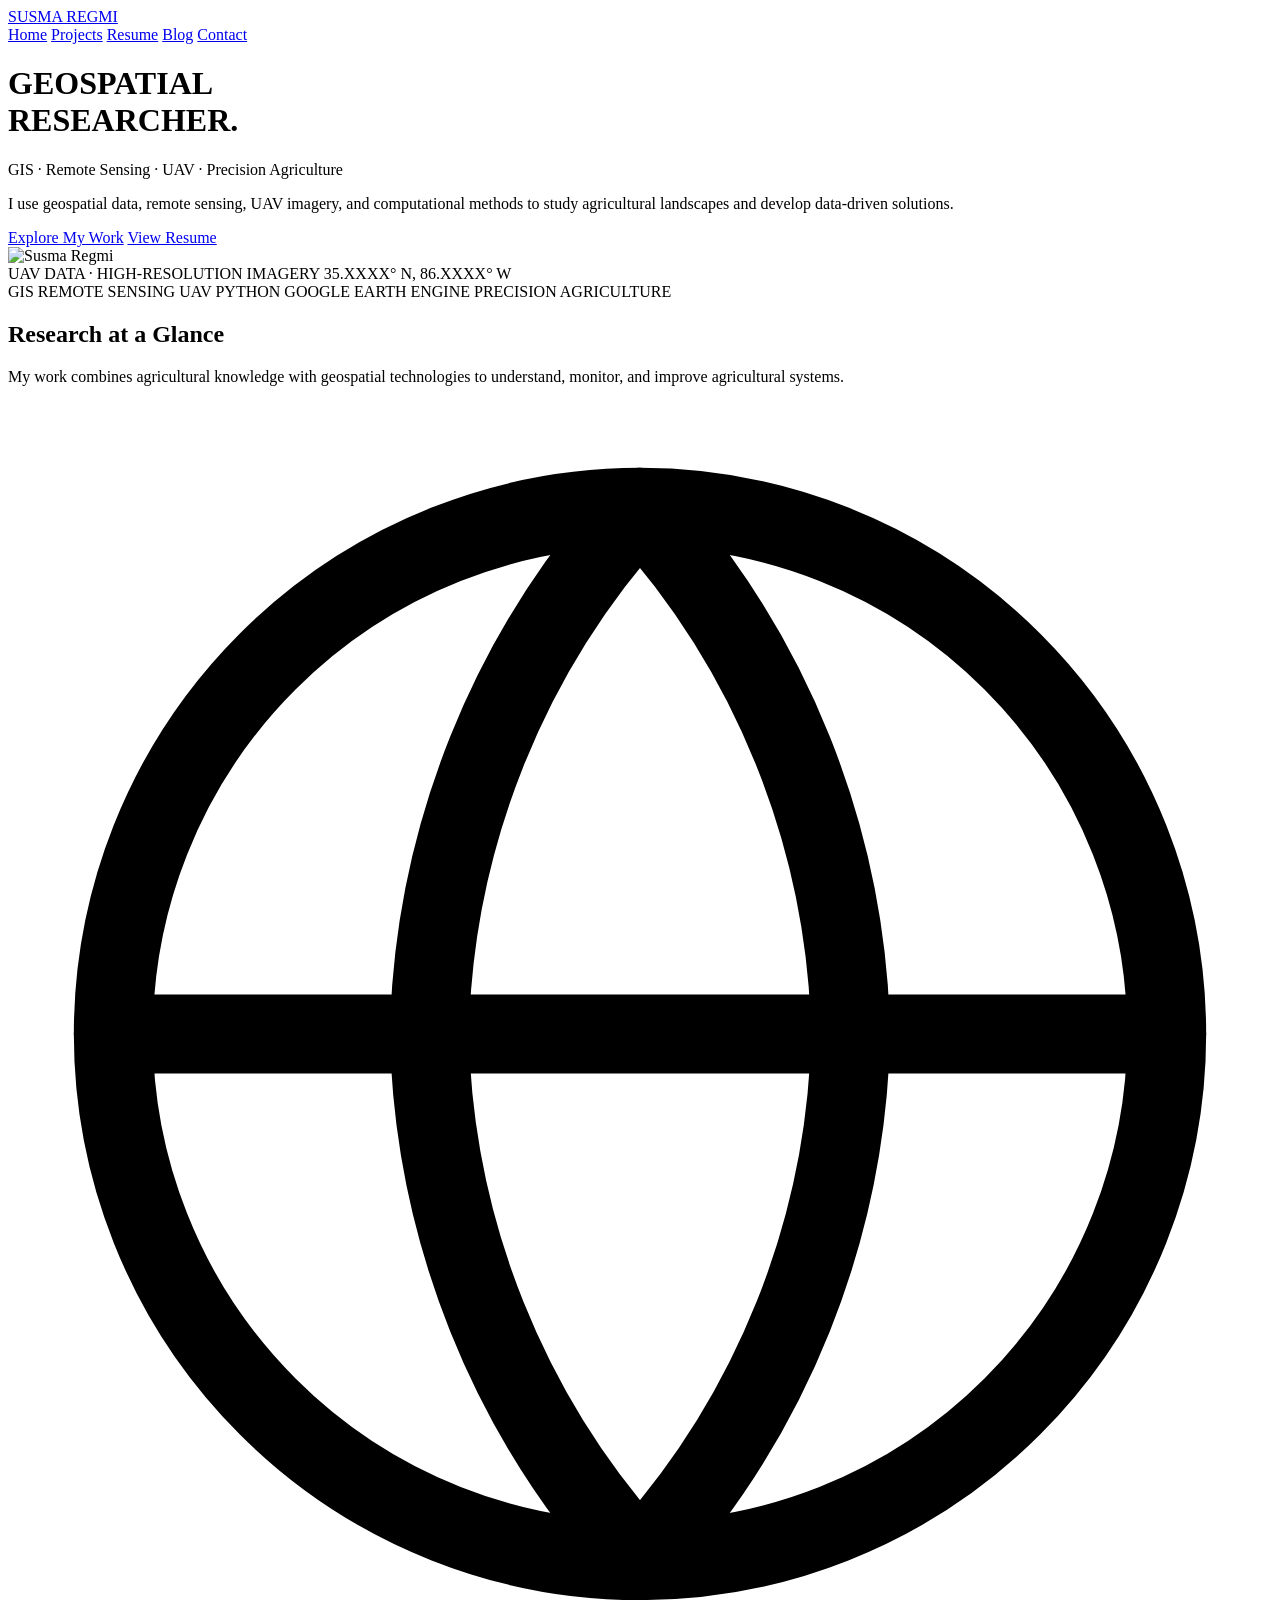
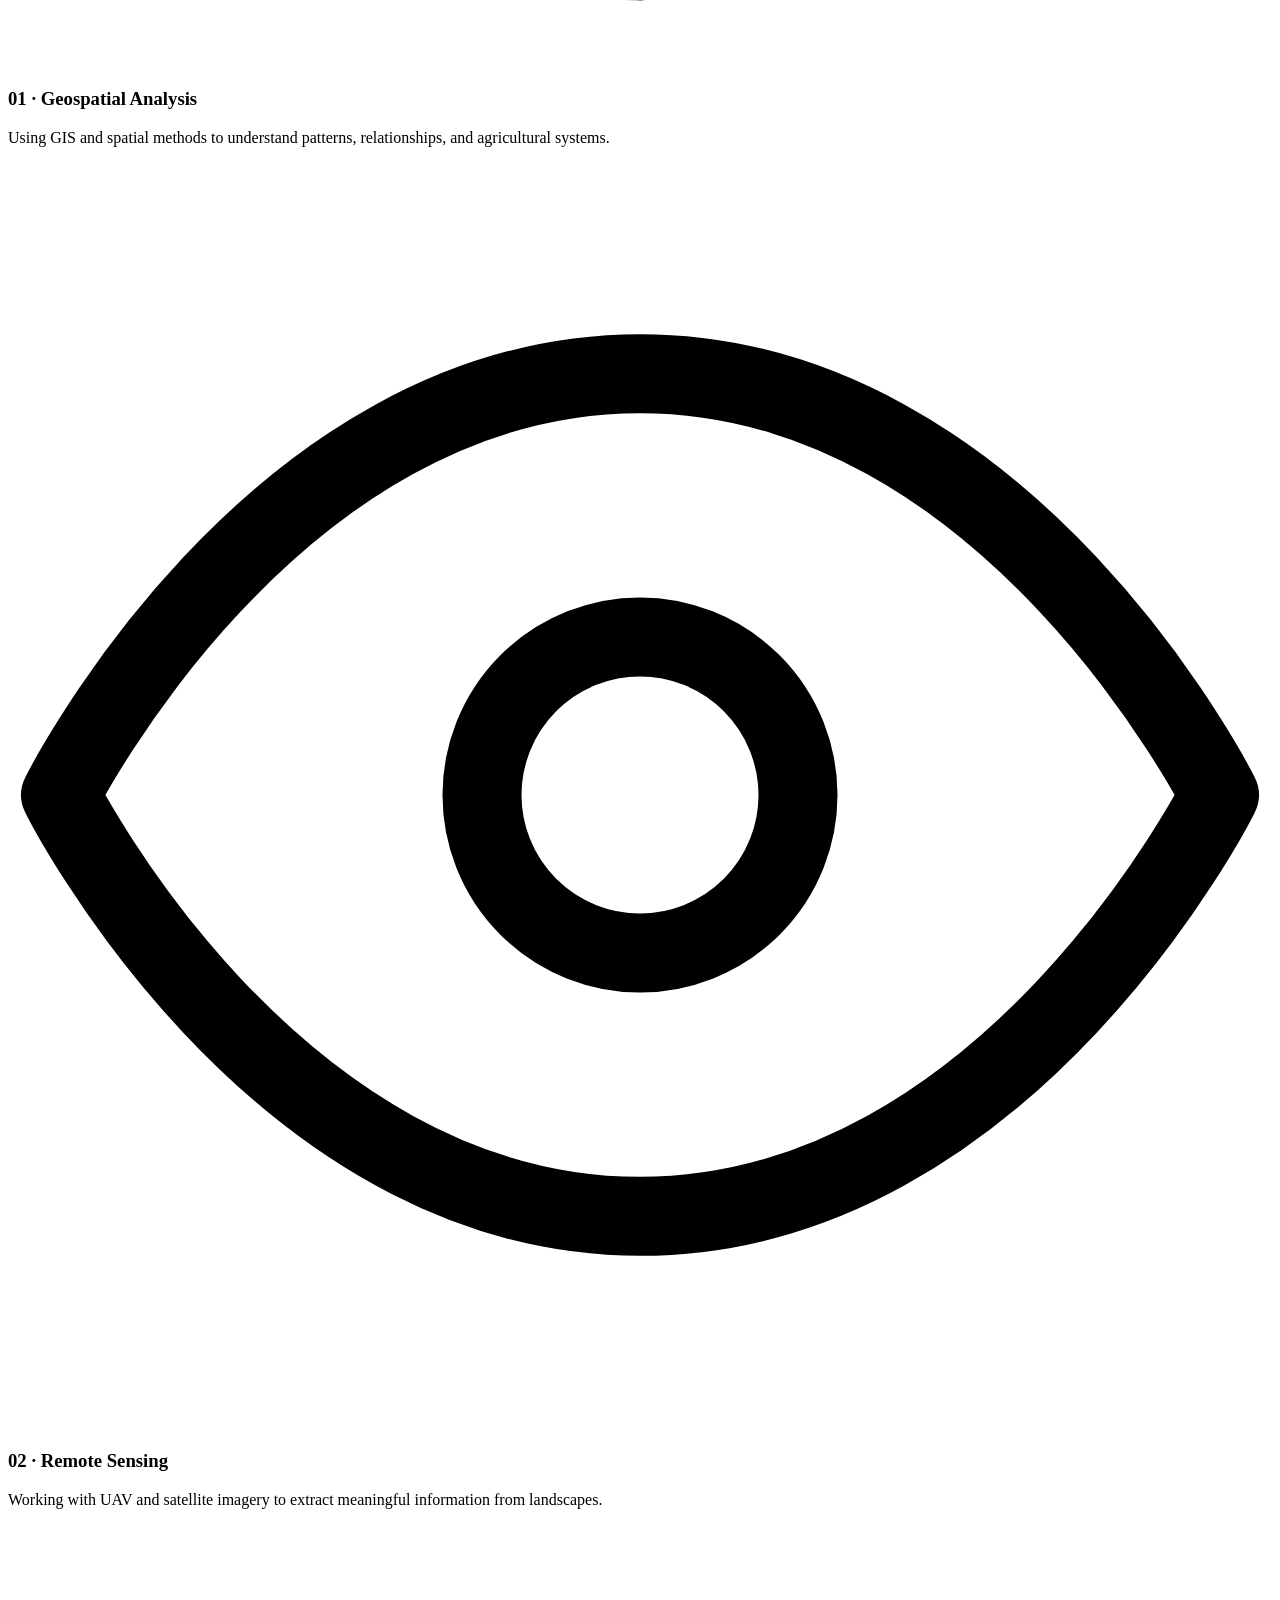
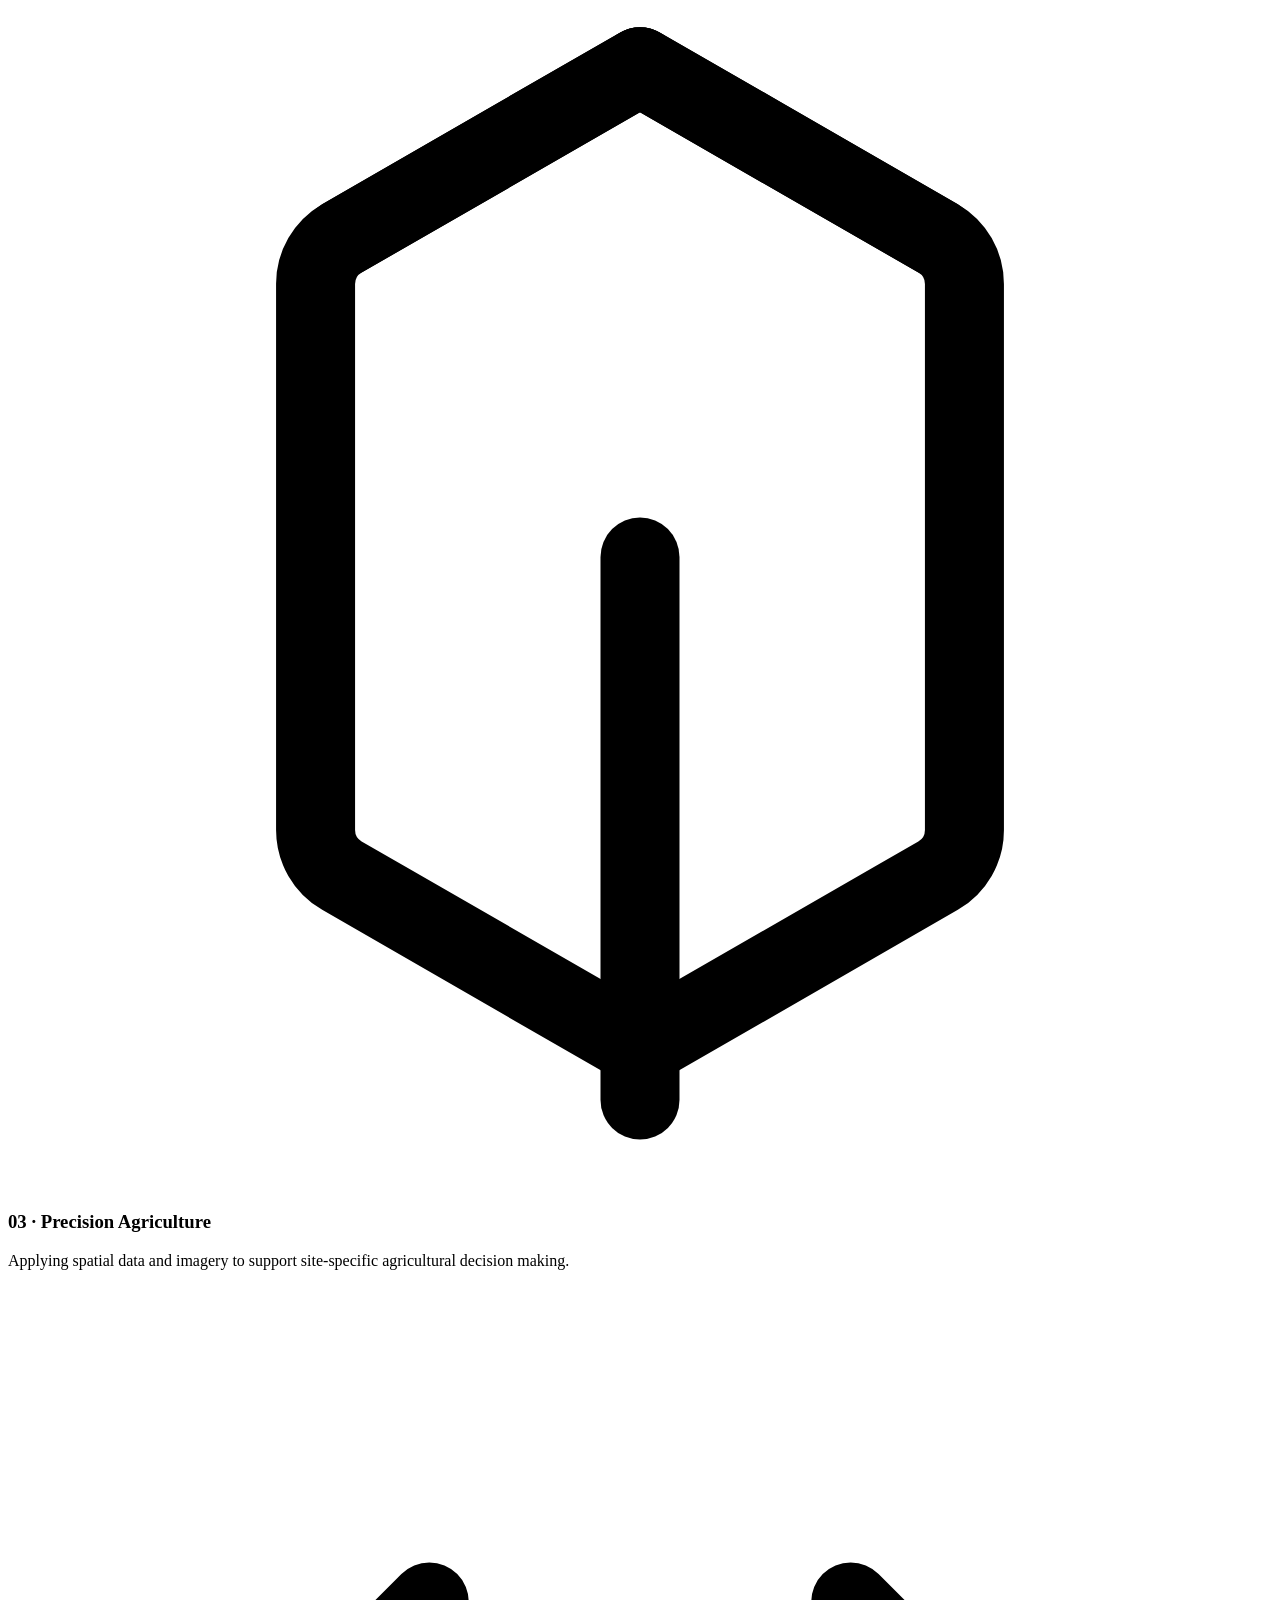
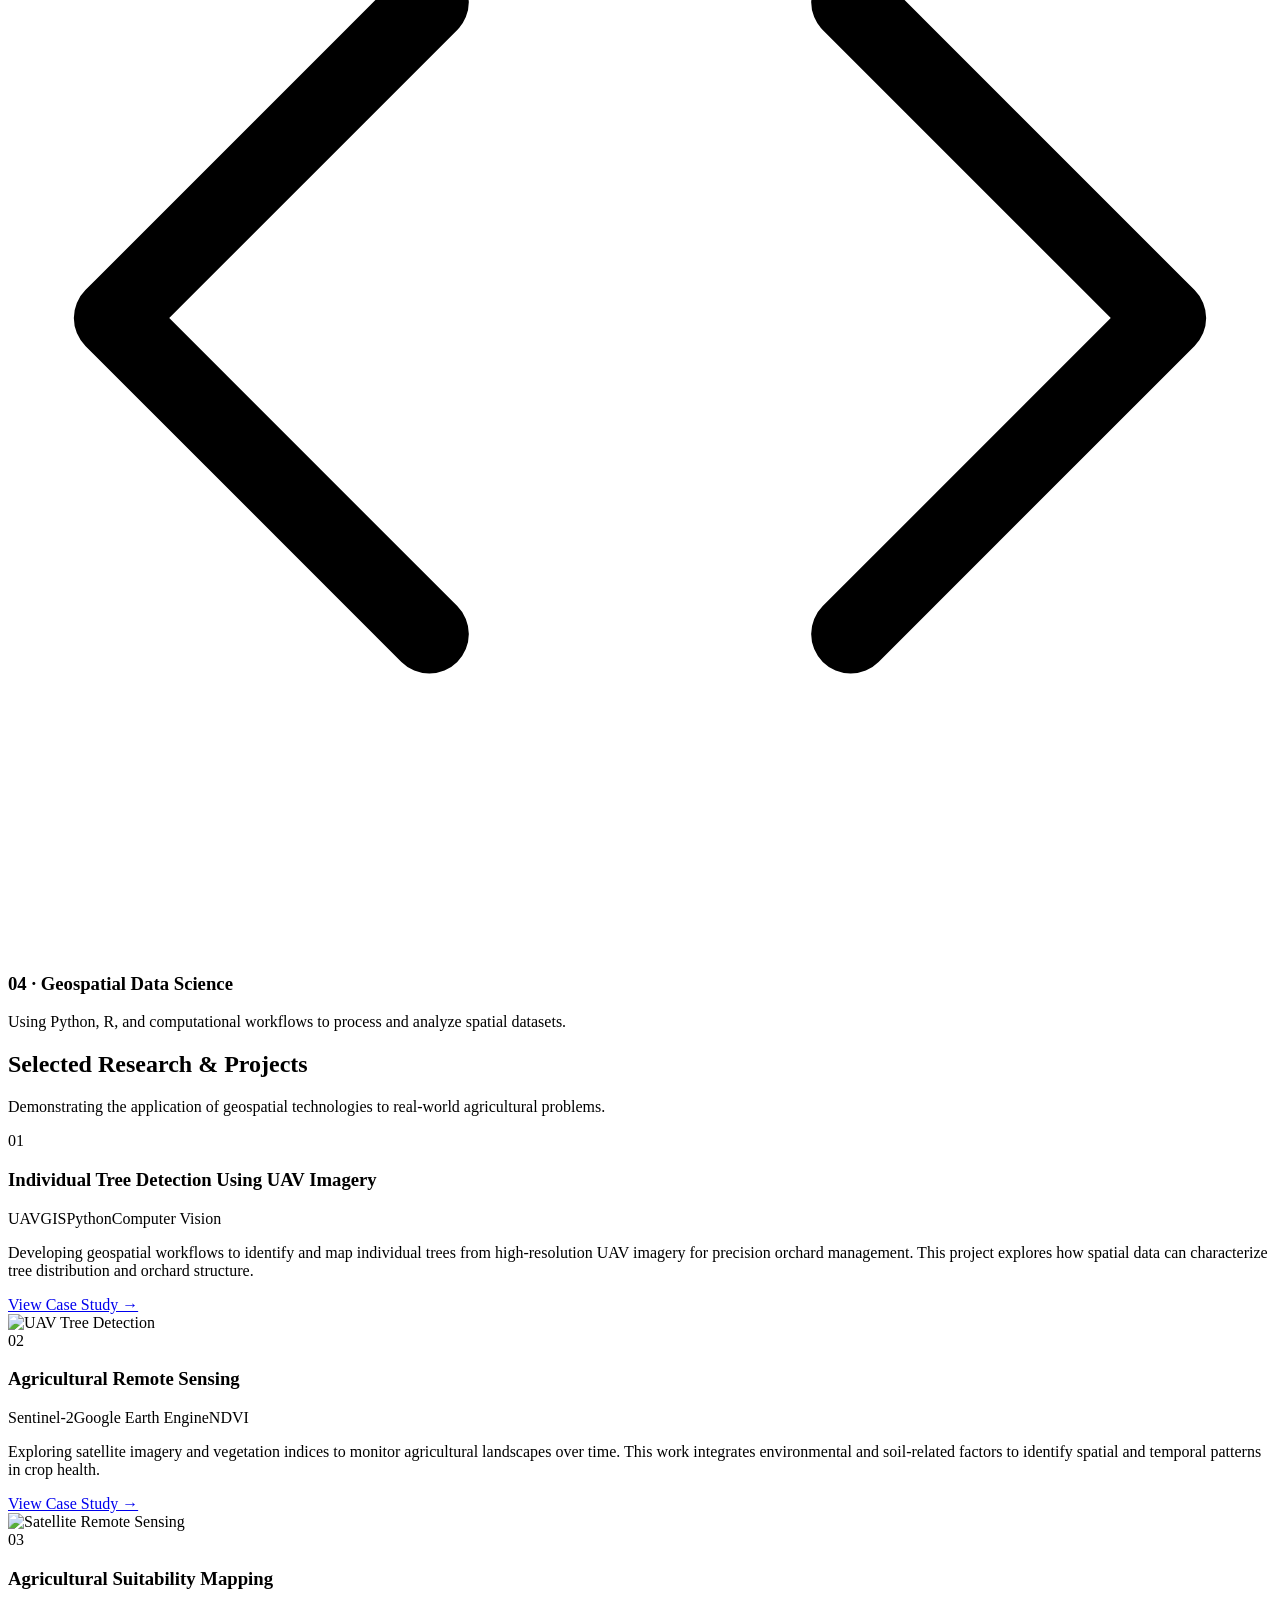
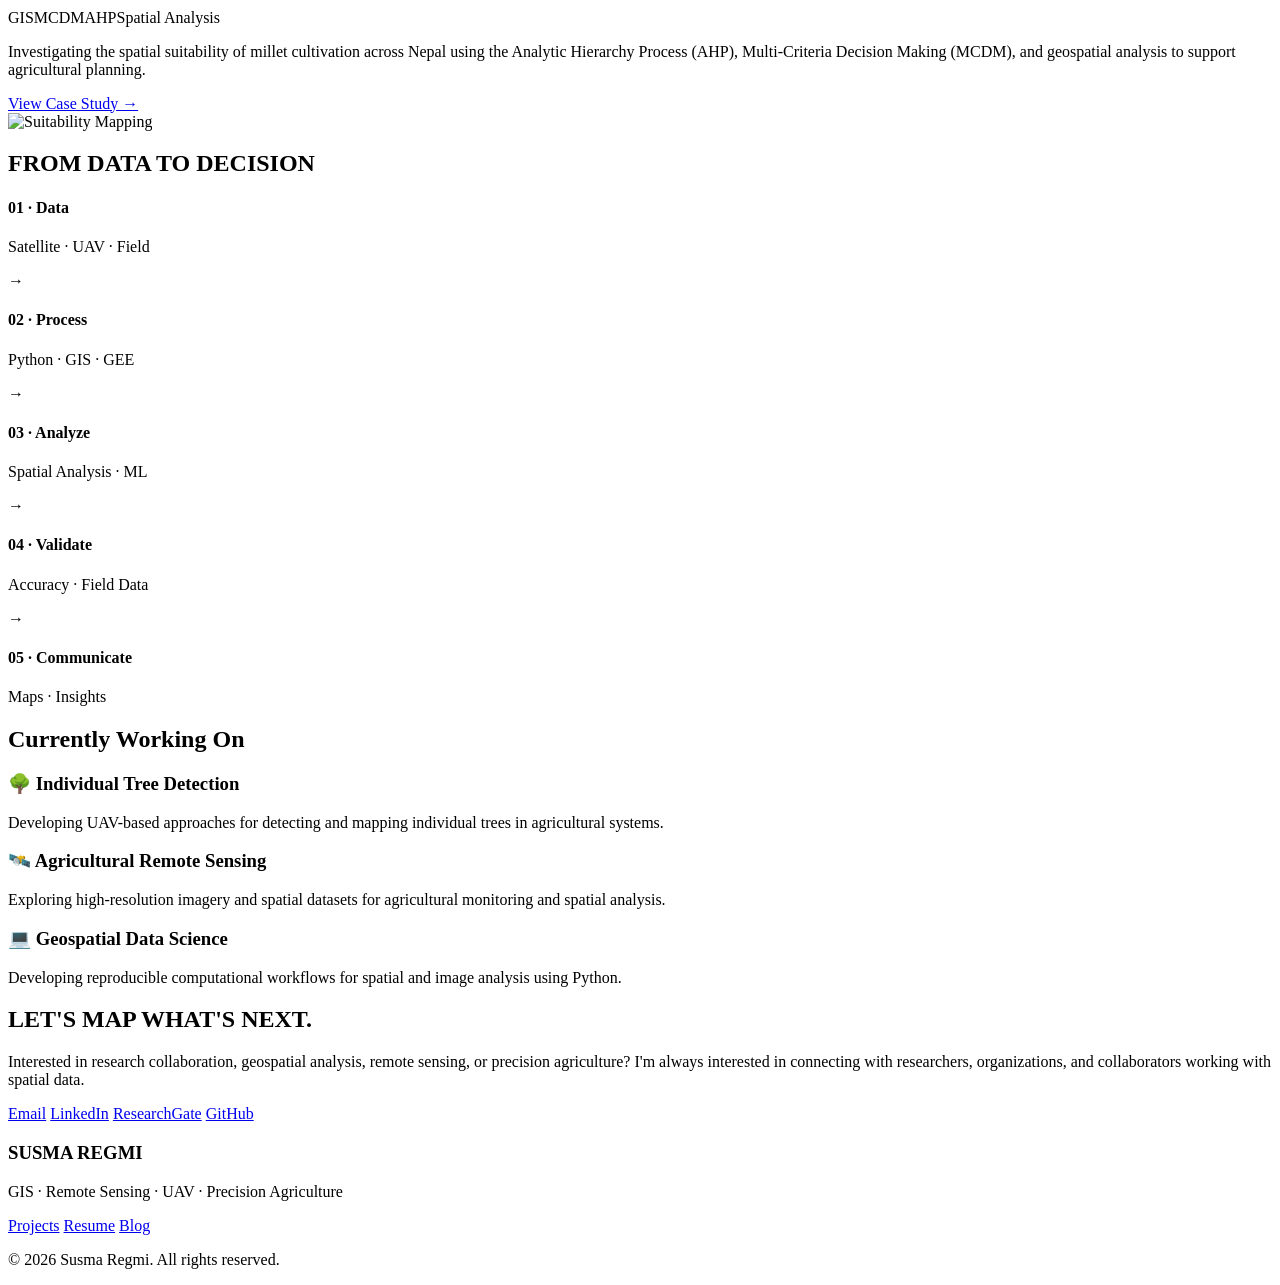
==== commit 4570b8b5: "Refactor index.html for improved structure and content Updated title and meta description for better" ====
--- a/index.html
+++ b/index.html
@@ -3,663 +3,25 @@
 <head>
     <meta charset="UTF-8">
     <meta name="viewport" content="width=device-width, initial-scale=1.0">
-    <title>Susma Regmi | GIS, Remote Sensing & Precision Agriculture</title>
-    <meta name="description" content="Graduate researcher working at the intersection of GIS, UAV remote sensing, geospatial data science, and precision agriculture.">
-    
-    <!-- Google Fonts: Space Grotesk for headings, Inter for body -->
+    <title>Susma Regmi | GIS & Precision Agriculture Researcher</title>
+    <meta name="description" content="Portfolio of Susma Regmi, graduate researcher working in GIS, UAV remote sensing, precision agriculture, spatial analysis, and geospatial data science.">
     <link rel="preconnect" href="https://fonts.googleapis.com">
     <link rel="preconnect" href="https://fonts.gstatic.com" crossorigin>
-    <link href="https://fonts.googleapis.com/css2?family=Inter:wght@400;500;600&family=Space+Grotesk:wght@500;700&display=swap" rel="stylesheet">
-
-    <style>
-        /* --- DESIGN SYSTEM --- */
-        :root {
-            --bg-color: #F5F4EF;
-            --dark-green: #10251B;
-            --primary-green: #2F6B45;
-            --accent-green: #8BAF65;
-            --light-green: #D8E4D0;
-            --text-main: #1C211E;
-            --text-muted: #626861;
-            --white: #ffffff;
-            --border-color: #e0e0e0;
-            
-            --font-heading: 'Space Grotesk', sans-serif;
-            --font-body: 'Inter', sans-serif;
-        }
-
-        /* --- GLOBAL STYLES --- */
-        * {
-            margin: 0;
-            padding: 0;
-            box-sizing: border-box;
-        }
-
-        html {
-            scroll-behavior: smooth;
-        }
-
-        body {
-            font-family: var(--font-body);
-            background-color: var(--bg-color);
-            color: var(--text-main);
-            line-height: 1.6;
-            -webkit-font-smoothing: antialiased;
-        }
-
-        h1, h2, h3, h4 {
-            font-family: var(--font-heading);
-            color: var(--dark-green);
-            line-height: 1.1;
-        }
-
-        p {
-            color: var(--text-muted);
-            font-size: 1.05rem;
-            margin-bottom: 1rem;
-        }
-
-        a {
-            color: var(--primary-green);
-            text-decoration: none;
-            transition: color 0.2s ease;
-        }
-
-        a:hover {
-            color: var(--accent-green);
-        }
-
-        /* --- LAYOUT --- */
-        .container {
-            max-width: 1200px;
-            margin: 0 auto;
-            padding: 0 2rem;
-        }
-
-        section {
-            padding: 6rem 0;
-            border-bottom: 1px solid var(--border-color);
-        }
-
-        .section-header {
-            margin-bottom: 3rem;
-        }
-
-        .section-header h2 {
-            font-size: 2.5rem;
-            margin-bottom: 0.5rem;
-        }
-
-        .section-header p {
-            font-size: 1.1rem;
-            max-width: 600px;
-        }
-
-        /* --- NAVIGATION --- */
-        nav {
-            background-color: rgba(245, 244, 239, 0.95);
-            backdrop-filter: blur(10px);
-            position: sticky;
-            top: 0;
-            z-index: 1000;
-            padding: 1.5rem 0;
-            border-bottom: 1px solid var(--border-color);
-        }
-
-        .nav-container {
-            display: flex;
-            justify-content: space-between;
-            align-items: center;
-        }
-
-        .logo {
-            font-family: var(--font-heading);
-            font-size: 1.2rem;
-            font-weight: 700;
-            color: var(--dark-green);
-            letter-spacing: -0.5px;
-        }
-
-        .nav-links {
-            display: flex;
-            gap: 2rem;
-        }
-
-        .nav-links a {
-            font-size: 0.9rem;
-            font-weight: 500;
-            color: var(--text-main);
-            text-transform: uppercase;
-            letter-spacing: 0.5px;
-        }
-
-        .nav-links a:hover {
-            color: var(--primary-green);
-        }
-
-        /* --- HERO SECTION --- */
-        .hero {
-            padding: 8rem 0 6rem 0;
-            background-color: var(--bg-color);
-            position: relative;
-            overflow: hidden;
-        }
-
-        /* Subtle topographic pattern overlay */
-        .hero::before {
-            content: '';
-            position: absolute;
-            top: 0; left: 0; right: 0; bottom: 0;
-            background-image: radial-gradient(var(--light-green) 1px, transparent 1px);
-            background-size: 40px 40px;
-            opacity: 0.4;
-            z-index: -1;
-        }
-
-        .hero-content {
-            display: grid;
-            grid-template-columns: 1fr 1fr;
-            gap: 4rem;
-            align-items: center;
-        }
-
-        .hero-text h1 {
-            font-size: 5rem;
-            font-weight: 700;
-            letter-spacing: -2px;
-            margin-bottom: 1.5rem;
-            text-transform: uppercase;
-        }
-
-        .hero-text h1 span {
-            color: var(--primary-green);
-        }
-
-        .hero-subtitle {
-            font-size: 1.1rem;
-            font-weight: 600;
-            color: var(--primary-green);
-            text-transform: uppercase;
-            letter-spacing: 1px;
-            margin-bottom: 2rem;
-        }
-
-        .hero-description {
-            font-size: 1.2rem;
-            color: var(--text-muted);
-            margin-bottom: 2.5rem;
-            max-width: 500px;
-        }
-
-        .btn-group {
-            display: flex;
-            gap: 1rem;
-        }
-
-        .btn {
-            display: inline-block;
-            padding: 1rem 2rem;
-            font-family: var(--font-heading);
-            font-weight: 700;
-            font-size: 0.95rem;
-            text-transform: uppercase;
-            letter-spacing: 1px;
-            border: 2px solid transparent;
-            cursor: pointer;
-            transition: all 0.3s ease;
-        }
-
-        .btn-primary {
-            background-color: var(--dark-green);
-            color: var(--white);
-        }
-
-        .btn-primary:hover {
-            background-color: var(--primary-green);
-            color: var(--white);
-            transform: translateY(-2px);
-        }
-
-        .btn-outline {
-            background-color: transparent;
-            border-color: var(--dark-green);
-            color: var(--dark-green);
-        }
-
-        .btn-outline:hover {
-            background-color: var(--dark-green);
-            color: var(--white);
-            transform: translateY(-2px);
-        }
-
-        /* Hero Visual Placeholder */
-        .hero-visual {
-            width: 100%;
-            height: 400px;
-            background-color: var(--light-green);
-            border: 2px solid var(--dark-green);
-            position: relative;
-            display: flex;
-            align-items: center;
-            justify-content: center;
-            overflow: hidden;
-        }
-
-        .hero-visual img {
-            width: 100%;
-            height: 100%;
-            object-fit: cover;
-            filter: grayscale(20%);
-        }
-
-        .hero-visual .overlay-data {
-            position: absolute;
-            bottom: 1rem;
-            left: 1rem;
-            background-color: rgba(16, 37, 27, 0.9);
-            color: var(--white);
-            padding: 0.5rem 1rem;
-            font-family: var(--font-heading);
-            font-size: 0.8rem;
-            letter-spacing: 1px;
-        }
-
-        /* --- CREDIBILITY STRIP --- */
-        .credibility-strip {
-            background-color: var(--dark-green);
-            color: var(--white);
-            padding: 1.5rem 0;
-            text-align: center;
-            font-family: var(--font-heading);
-            font-size: 0.9rem;
-            letter-spacing: 2px;
-            text-transform: uppercase;
-        }
-
-        .credibility-strip span {
-            margin: 0 1.5rem;
-            opacity: 0.8;
-        }
-
-        /* --- RESEARCH SNAPSHOT --- */
-        .snapshot-grid {
-            display: grid;
-            grid-template-columns: repeat(4, 1fr);
-            gap: 2rem;
-        }
-
-        .snapshot-item {
-            border-top: 3px solid var(--primary-green);
-            padding-top: 1.5rem;
-        }
-
-        .snapshot-item h3 {
-            font-size: 1.2rem;
-            margin-bottom: 0.5rem;
-            color: var(--dark-green);
-        }
-
-        .snapshot-item p {
-            font-size: 0.95rem;
-            line-height: 1.5;
-        }
-
-        /* --- FEATURED PROJECTS --- */
-        .project-item {
-            display: grid;
-            grid-template-columns: 1fr 1fr;
-            gap: 4rem;
-            align-items: center;
-            margin-bottom: 6rem;
-        }
-
-        .project-item:last-child {
-            margin-bottom: 0;
-        }
-
-        .project-item.reverse {
-            direction: rtl;
-        }
-
-        .project-item.reverse .project-text {
-            direction: ltr;
-        }
-
-        .project-number {
-            font-family: var(--font-heading);
-            font-size: 1rem;
-            color: var(--accent-green);
-            font-weight: 700;
-            margin-bottom: 0.5rem;
-        }
-
-        .project-text h3 {
-            font-size: 2.5rem;
-            margin-bottom: 1rem;
-        }
-
-        .project-tags {
-            display: flex;
-            gap: 0.5rem;
-            margin-bottom: 1.5rem;
-            flex-wrap: wrap;
-        }
-
-        .project-tags span {
-            font-size: 0.75rem;
-            font-weight: 600;
-            text-transform: uppercase;
-            letter-spacing: 1px;
-            background-color: var(--light-green);
-            color: var(--dark-green);
-            padding: 0.3rem 0.8rem;
-            border-radius: 50px;
-        }
-
-        .project-link {
-            font-family: var(--font-heading);
-            font-weight: 700;
-            text-transform: uppercase;
-            letter-spacing: 1px;
-            font-size: 0.9rem;
-            display: inline-block;
-            margin-top: 1rem;
-        }
-
-        .project-image {
-            width: 100%;
-            height: 350px;
-            background-color: var(--border-color);
-            overflow: hidden;
-        }
-
-        .project-image img {
-            width: 100%;
-            height: 100%;
-            object-fit: cover;
-            transition: transform 0.5s ease;
-        }
-
-        .project-image:hover img {
-            transform: scale(1.05);
-        }
-
-        /* --- DARK WORKFLOW SECTION --- */
-        .workflow-section {
-            background-color: var(--dark-green);
-            color: var(--white);
-            padding: 8rem 0;
-            border-bottom: none;
-        }
-
-        .workflow-section h2 {
-            color: var(--white);
-            font-size: 3rem;
-            margin-bottom: 4rem;
-            text-align: center;
-        }
-
-        .workflow-grid {
-            display: flex;
-            justify-content: space-between;
-            align-items: center;
-            text-align: center;
-            flex-wrap: wrap;
-            gap: 1rem;
-        }
-
-        .workflow-step {
-            flex: 1;
-            min-width: 150px;
-            position: relative;
-        }
-
-        .workflow-step h4 {
-            color: var(--accent-green);
-            font-size: 1rem;
-            text-transform: uppercase;
-            letter-spacing: 1px;
-            margin-bottom: 0.5rem;
-        }
-
-        .workflow-step p {
-            color: #a0a8a3;
-            font-size: 0.85rem;
-            margin: 0;
-        }
-
-        .workflow-arrow {
-            color: var(--accent-green);
-            font-size: 1.5rem;
-            font-weight: bold;
-        }
-
-        /* --- CURRENTLY WORKING ON --- */
-        .current-work-grid {
-            display: grid;
-            grid-template-columns: repeat(3, 1fr);
-            gap: 2rem;
-        }
-
-        .current-work-card {
-            background-color: var(--white);
-            padding: 2rem;
-            border: 1px solid var(--border-color);
-            border-top: 4px solid var(--primary-green);
-        }
-
-        .current-work-card h3 {
-            font-size: 1.3rem;
-            margin-bottom: 0.8rem;
-            display: flex;
-            align-items: center;
-            gap: 0.5rem;
-        }
-
-        /* --- EXPERIENCE TIMELINE --- */
-        .timeline {
-            position: relative;
-            max-width: 800px;
-            margin: 0 auto;
-        }
-
-        .timeline::after {
-            content: '';
-            position: absolute;
-            width: 2px;
-            background-color: var(--light-green);
-            top: 0;
-            bottom: 0;
-            left: 20px;
-        }
-
-        .timeline-item {
-            padding: 0 0 3rem 50px;
-            position: relative;
-        }
-
-        .timeline-item::after {
-            content: '';
-            position: absolute;
-            width: 16px;
-            height: 16px;
-            left: 13px;
-            background-color: var(--bg-color);
-            border: 3px solid var(--primary-green);
-            top: 5px;
-            border-radius: 50%;
-            z-index: 1;
-        }
-
-        .timeline-item h4 {
-            font-size: 1.3rem;
-            margin-bottom: 0.2rem;
-        }
-
-        .timeline-item .meta {
-            font-size: 0.9rem;
-            font-weight: 600;
-            color: var(--accent-green);
-            margin-bottom: 1rem;
-            text-transform: uppercase;
-            letter-spacing: 0.5px;
-        }
-
-        .timeline-item p {
-            font-size: 0.95rem;
-        }
-
-        /* --- PUBLICATIONS --- */
-        .publication-list {
-            display: flex;
-            flex-direction: column;
-            gap: 2rem;
-        }
-
-        .publication-item {
-            border-left: 3px solid var(--light-green);
-            padding-left: 1.5rem;
-        }
-
-        .publication-item h3 {
-            font-size: 1.2rem;
-            margin-bottom: 0.3rem;
-        }
-
-        .publication-item .journal {
-            font-size: 0.9rem;
-            font-weight: 600;
-            color: var(--accent-green);
-            margin-bottom: 0.5rem;
-        }
-
-        .publication-item p {
-            font-size: 0.95rem;
-            margin-bottom: 0.5rem;
-        }
-
-        /* --- ABOUT SECTION --- */
-        .about-grid {
-            display: grid;
-            grid-template-columns: 1fr 2fr;
-            gap: 4rem;
-            align-items: start;
-        }
-
-        .about-image {
-            width: 100%;
-            aspect-ratio: 1;
-            background-color: var(--border-color);
-            border-radius: 50%;
-            overflow: hidden;
-        }
-
-        .about-image img {
-            width: 100%;
-            height: 100%;
-            object-fit: cover;
-        }
-
-        .about-text h3 {
-            font-size: 2rem;
-            margin-bottom: 1.5rem;
-        }
-
-        .about-text p {
-            font-size: 1.1rem;
-            margin-bottom: 1.5rem;
-        }
-
-        /* --- CONTACT & FOOTER --- */
-        .contact-section {
-            background-color: var(--dark-green);
-            color: var(--white);
-            text-align: center;
-            padding: 8rem 0;
-            border-bottom: none;
-        }
-
-        .contact-section h2 {
-            color: var(--white);
-            font-size: 3.5rem;
-            margin-bottom: 1rem;
-        }
-
-        .contact-section p {
-            color: #a0a8a3;
-            font-size: 1.2rem;
-            max-width: 600px;
-            margin: 0 auto 3rem auto;
-        }
-
-        .contact-links {
-            display: flex;
-            justify-content: center;
-            gap: 3rem;
-            flex-wrap: wrap;
-        }
-
-        .contact-links a {
-            color: var(--white);
-            font-family: var(--font-heading);
-            font-weight: 700;
-            text-transform: uppercase;
-            letter-spacing: 1px;
-            font-size: 1.1rem;
-            border-bottom: 2px solid transparent;
-            padding-bottom: 0.5rem;
-            transition: border-color 0.3s ease;
-        }
-
-        .contact-links a:hover {
-            border-color: var(--accent-green);
-            color: var(--accent-green);
-        }
-
-        footer {
-            background-color: #0A1811;
-            color: #626861;
-            text-align: center;
-            padding: 2rem 0;
-            font-size: 0.9rem;
-        }
-
-        /* --- RESPONSIVE DESIGN --- */
-        @media (max-width: 992px) {
-            .hero-content { grid-template-columns: 1fr; text-align: center; }
-            .hero-text h1 { font-size: 3.5rem; }
-            .hero-description { margin: 0 auto 2.5rem auto; }
-            .btn-group { justify-content: center; }
-            .snapshot-grid { grid-template-columns: repeat(2, 1fr); }
-            .project-item { grid-template-columns: 1fr; gap: 2rem; }
-            .project-item.reverse { direction: ltr; }
-            .current-work-grid { grid-template-columns: 1fr; }
-            .about-grid { grid-template-columns: 1fr; text-align: center; }
-            .about-image { max-width: 300px; margin: 0 auto; }
-        }
-
-        @media (max-width: 600px) {
-            .hero-text h1 { font-size: 2.5rem; }
-            .nav-links { display: none; }
-            .snapshot-grid { grid-template-columns: 1fr; }
-            .workflow-grid { flex-direction: column; }
-            .workflow-arrow { transform: rotate(90deg); margin: 1rem 0; }
-            .contact-links { flex-direction: column; gap: 1.5rem; }
-        }
-    </style>
+    <link href="https://fonts.googleapis.com/css2?family=Inter:wght@300;400;500;600&family=Space+Grotesk:wght@500;700&display=swap" rel="stylesheet">
+    <link rel="stylesheet" href="style.css">
 </head>
 <body>
 
     <!-- NAVIGATION -->
     <nav>
         <div class="container nav-container">
-            <div class="logo">SUSMA REGMI</div>
+            <a href="index.html" class="logo">SUSMA REGMI</a>
             <div class="nav-links">
-                <a href="#research">Research</a>
+                <a href="index.html">Home</a>
                 <a href="#projects">Projects</a>
-                <a href="#publications">Publications</a>
-                <a href="#about">About</a>
-                <a href="#contact">Contact</a>
+                <a href="resume.html">Resume</a>
+                <a href="blog.html">Blog</a>
+                <a href="#contact" class="btn-nav">Contact</a>
             </div>
         </div>
     </nav>
@@ -675,15 +37,15 @@
                 </p>
                 <div class="btn-group">
                     <a href="#projects" class="btn btn-primary">Explore My Work</a>
-                    <a href="mailto:regmisusma58@gmail.com" class="btn btn-outline">Contact Me</a>
+                    <a href="resume.html" class="btn btn-outline">View Resume</a>
                 </div>
             </div>
             <div class="hero-visual">
-                <!-- REPLACE THIS WITH YOUR OWN UAV IMAGE -->
-                <img src="https://images.unsplash.com/photo-1625246333195-78d9c38ad449?q=80&w=1000&auto=format&fit=crop" alt="UAV agricultural imagery placeholder">
+                <!-- YOUR PERSONAL PHOTOGRAPH -->
+                <img src="YOUR_IMAGE_FILENAME_HERE.jpg" alt="Susma Regmi">
                 <div class="overlay-data">
-                    UAV DATA · HIGH-RESOLUTION IMAGERY<br>
-                    35.XXXX° N, 86.XXXX° W
+                    <span>UAV DATA · HIGH-RESOLUTION IMAGERY</span>
+                    <span>35.XXXX° N, 86.XXXX° W</span>
                 </div>
             </div>
         </div>
@@ -702,7 +64,7 @@
     </div>
 
     <!-- RESEARCH SNAPSHOT -->
-    <section id="research">
+    <section id="research" class="section-padding">
         <div class="container">
             <div class="section-header">
                 <h2>Research at a Glance</h2>
@@ -710,18 +72,30 @@
             </div>
             <div class="snapshot-grid">
                 <div class="snapshot-item">
+                    <div class="icon">
+                        <svg viewBox="0 0 24 24" fill="none" stroke="currentColor" stroke-width="1.5" stroke-linecap="round" stroke-linejoin="round"><circle cx="12" cy="12" r="10"></circle><path d="M12 2a15.3 15.3 0 0 1 4 10 15.3 15.3 0 0 1-4 10 15.3 15.3 0 0 1-4-10 15.3 15.3 0 0 1 4-10z"></path><path d="M2 12h20"></path></svg>
+                    </div>
                     <h3>01 · Geospatial Analysis</h3>
                     <p>Using GIS and spatial methods to understand patterns, relationships, and agricultural systems.</p>
                 </div>
                 <div class="snapshot-item">
+                    <div class="icon">
+                        <svg viewBox="0 0 24 24" fill="none" stroke="currentColor" stroke-width="1.5" stroke-linecap="round" stroke-linejoin="round"><path d="M1 12s4-8 11-8 11 8 11 8-4 8-11 8-11-8-11-8z"></path><circle cx="12" cy="12" r="3"></circle></svg>
+                    </div>
                     <h3>02 · Remote Sensing</h3>
                     <p>Working with UAV and satellite imagery to extract meaningful information from landscapes.</p>
                 </div>
                 <div class="snapshot-item">
+                    <div class="icon">
+                        <svg viewBox="0 0 24 24" fill="none" stroke="currentColor" stroke-width="1.5" stroke-linecap="round" stroke-linejoin="round"><path d="M12 2.69l5.66 3.26a1 1 0 0 1 .5.87v10.36a1 1 0 0 1-.5.87L12 21.31l-5.66-3.26a1 1 0 0 1-.5-.87V6.82a1 1 0 0 1 .5-.87L12 2.69z"></path><path d="M12 22.31V12"></path><path d="M12 2.69L6.34 5.95"></path><path d="M12 2.69l5.66 3.26"></path></svg>
+                    </div>
                     <h3>03 · Precision Agriculture</h3>
                     <p>Applying spatial data and imagery to support site-specific agricultural decision making.</p>
                 </div>
                 <div class="snapshot-item">
+                    <div class="icon">
+                        <svg viewBox="0 0 24 24" fill="none" stroke="currentColor" stroke-width="1.5" stroke-linecap="round" stroke-linejoin="round"><path d="M16 18l6-6-6-6"></path><path d="M8 6l-6 6 6 6"></path></svg>
+                    </div>
                     <h3>04 · Geospatial Data Science</h3>
                     <p>Using Python, R, and computational workflows to process and analyze spatial datasets.</p>
                 </div>
@@ -730,7 +104,7 @@
     </section>
 
     <!-- FEATURED PROJECTS -->
-    <section id="projects">
+    <section id="projects" class="section-padding bg-light">
         <div class="container">
             <div class="section-header">
                 <h2>Selected Research & Projects</h2>
@@ -743,16 +117,13 @@
                     <div class="project-number">01</div>
                     <h3>Individual Tree Detection Using UAV Imagery</h3>
                     <div class="project-tags">
-                        <span>UAV</span>
-                        <span>GIS</span>
-                        <span>Python</span>
-                        <span>Computer Vision</span>
+                        <span>UAV</span><span>GIS</span><span>Python</span><span>Computer Vision</span>
                     </div>
                     <p>Developing geospatial workflows to identify and map individual trees from high-resolution UAV imagery for precision orchard management. This project explores how spatial data can characterize tree distribution and orchard structure.</p>
                     <a href="#" class="project-link">View Case Study →</a>
                 </div>
                 <div class="project-image">
-                    <img src="https://images.unsplash.com/photo-1592982537447-7440770cbfc9?q=80&w=1000&auto=format&fit=crop" alt="UAV Tree Detection Placeholder">
+                    <img src="https://images.unsplash.com/photo-1625246333195-78d9c38ad449?q=80&w=1000&auto=format&fit=crop" alt="UAV Tree Detection">
                 </div>
             </div>
 
@@ -762,15 +133,13 @@
                     <div class="project-number">02</div>
                     <h3>Agricultural Remote Sensing</h3>
                     <div class="project-tags">
-                        <span>Sentinel-2</span>
-                        <span>Google Earth Engine</span>
-                        <span>NDVI</span>
+                        <span>Sentinel-2</span><span>Google Earth Engine</span><span>NDVI</span>
                     </div>
                     <p>Exploring satellite imagery and vegetation indices to monitor agricultural landscapes over time. This work integrates environmental and soil-related factors to identify spatial and temporal patterns in crop health.</p>
                     <a href="#" class="project-link">View Case Study →</a>
                 </div>
                 <div class="project-image">
-                    <img src="https://images.unsplash.com/photo-1451187580459-43490279c0fa?q=80&w=1000&auto=format&fit=crop" alt="Satellite Remote Sensing Placeholder">
+                    <img src="https://images.unsplash.com/photo-1451187580459-43490279c0fa?q=80&w=1000&auto=format&fit=crop" alt="Satellite Remote Sensing">
                 </div>
             </div>
 
@@ -780,25 +149,22 @@
                     <div class="project-number">03</div>
                     <h3>Agricultural Suitability Mapping</h3>
                     <div class="project-tags">
-                        <span>GIS</span>
-                        <span>MCDM</span>
-                        <span>AHP</span>
-                        <span>Spatial Analysis</span>
+                        <span>GIS</span><span>MCDM</span><span>AHP</span><span>Spatial Analysis</span>
                     </div>
                     <p>Investigating the spatial suitability of millet cultivation across Nepal using the Analytic Hierarchy Process (AHP), Multi-Criteria Decision Making (MCDM), and geospatial analysis to support agricultural planning.</p>
                     <a href="#" class="project-link">View Case Study →</a>
                 </div>
                 <div class="project-image">
-                    <img src="https://images.unsplash.com/photo-1524661135-423995f22d0b?q=80&w=1000&auto=format&fit=crop" alt="Suitability Mapping Placeholder">
+                    <img src="https://images.unsplash.com/photo-1524661135-423995f22d0b?q=80&w=1000&auto=format&fit=crop" alt="Suitability Mapping">
                 </div>
             </div>
         </div>
     </section>
 
     <!-- WORKFLOW SECTION (DARK) -->
-    <section class="workflow-section">
-        <div class="container">
-            <h2>FROM DATA TO DECISION</h2>
+    <section class="workflow-section section-padding">
+        <div class="container">
+            <h2 class="text-center">FROM DATA TO DECISION</h2>
             <div class="workflow-grid">
                 <div class="workflow-step">
                     <h4>01 · Data</h4>
@@ -829,7 +195,7 @@
     </section>
 
     <!-- CURRENTLY WORKING ON -->
-    <section id="current">
+    <section id="current" class="section-padding">
         <div class="container">
             <div class="section-header">
                 <h2>Currently Working On</h2>
@@ -851,96 +217,16 @@
         </div>
     </section>
 
-    <!-- EXPERIENCE -->
-    <section id="experience">
-        <div class="container">
-            <div class="section-header">
-                <h2>Experience & Education</h2>
-            </div>
-            <div class="timeline">
-                <div class="timeline-item">
-                    <h4>Graduate Researcher</h4>
-                    <div class="meta">Tennessee State University | 2025 - Present</div>
-                    <p>Conducting research on the application of UAV imagery and spatial data for precision management of woody crops. Focused on individual tree detection, mapping, and spatial analysis in fruit orchards.</p>
-                </div>
-                <div class="timeline-item">
-                    <h4>Research Intern</h4>
-                    <div class="meta">Prime Minister Agriculture Modernization Project, Nepal | 2023 - 2024</div>
-                    <p>Researched effects of nursery management on hatchlings of Bighead carps. Assessed varietal performance of Nepalese Hybrids. Participated in field surveys and data collection using GPS in Madhesh Province.</p>
-                </div>
-                <div class="timeline-item">
-                    <h4>SEO Analyst & WordPress Designer</h4>
-                    <div class="meta">Codavatar Tech | 2022 - 2023</div>
-                    <p>Monitored SEO trends and optimized high-impact content. Implemented schema markup and utilized Google Analytics, Semrush, and Ahrefs for performance tracking.</p>
-                </div>
-                <div class="timeline-item">
-                    <h4>M.S. in Environmental Science (Concentration in GIS)</h4>
-                    <div class="meta">Tennessee State University | 2025 - Present</div>
-                    <p>Current graduate coursework includes: Advanced GIS, Computing in Agriculture, Programming for Data Science, and Research Methods.</p>
-                </div>
-                <div class="timeline-item">
-                    <h4>B.Sc. in Agriculture</h4>
-                    <div class="meta">Agriculture and Forestry University, Nepal | 2019 - 2024</div>
-                    <p>Provided a broad foundation in agricultural science while developing a strong interest in GIS, remote sensing, spatial analysis, and agricultural research.</p>
-                </div>
-            </div>
-        </div>
-    </section>
-
-    <!-- PUBLICATIONS -->
-    <section id="publications">
-        <div class="container">
-            <div class="section-header">
-                <h2>Selected Publications</h2>
-            </div>
-            <div class="publication-list">
-                <div class="publication-item">
-                    <h3>Potentiality of Community-Based Tourism Homestay for Sustainable Livelihood in Nepal</h3>
-                    <div class="journal">Economic Growth and Environment · 2023</div>
-                    <p>Regmi, S., Neupane, A., Neupane, R., & Pokharel, A.</p>
-                </div>
-                <div class="publication-item">
-                    <h3>Role of Government Policies for Sustainable Forest Resource Management: A Review</h3>
-                    <div class="journal">Food and Agri Economics Review · 2023</div>
-                    <p>Regmi, S., Neupane, A., Neupane, R., & Pokharel, A.</p>
-                </div>
-                <div class="publication-item">
-                    <h3>Soil Management Approach for Agriculture in Nepal: A Review</h3>
-                    <div class="journal">Plant Physiology and Soil Chemistry · 2023</div>
-                    <p>Regmi, S., Neupane, A., & Neupane, S.</p>
-                </div>
-            </div>
-        </div>
-    </section>
-
-    <!-- ABOUT -->
-    <section id="about">
-        <div class="container">
-            <div class="about-grid">
-                <div class="about-image">
-                    <!-- REPLACE THIS WITH YOUR OWN PROFESSIONAL PHOTO -->
-                    <img src="https://images.unsplash.com/photo-1573496359142-b8d87734a5a2?q=80&w=800&auto=format&fit=crop" alt="Susma Regmi Profile Placeholder">
-                </div>
-                <div class="about-text">
-                    <h3>About Me</h3>
-                    <p>My work sits at the intersection of agriculture, geospatial science, and remote sensing. With a background in agriculture and graduate training in environmental science and GIS, I am interested in understanding agricultural landscapes through spatial data, UAV imagery, satellite observations, and computational analysis.</p>
-                    <p>My current research focuses on applying geospatial technologies to agricultural problems, with particular interest in precision agriculture, UAV-based analysis, spatial modeling, and remote sensing.</p>
-                    <p>I enjoy working across the full research workflow—from collecting and processing spatial data to analyzing patterns, building reproducible workflows, and communicating results through maps and visualizations.</p>
-                </div>
-            </div>
-        </div>
-    </section>
-
     <!-- CONTACT -->
-    <section id="contact" class="contact-section">
+    <section id="contact" class="contact-section section-padding">
         <div class="container">
             <h2>LET'S MAP WHAT'S NEXT.</h2>
             <p>Interested in research collaboration, geospatial analysis, remote sensing, or precision agriculture? I'm always interested in connecting with researchers, organizations, and collaborators working with spatial data.</p>
             <div class="contact-links">
                 <a href="mailto:regmisusma58@gmail.com">Email</a>
                 <a href="https://www.linkedin.com/in/susmaregmi5859/" target="_blank">LinkedIn</a>
+                <a href="https://www.researchgate.net/profile/Susma-Regmi-4" target="_blank">ResearchGate</a>
                 <a href="#" target="_blank">GitHub</a>
-                <a href="#" target="_blank">Google Scholar</a>
             </div>
         </div>
     </section>
@@ -948,7 +234,20 @@
     <!-- FOOTER -->
     <footer>
         <div class="container">
-            <p>&copy; 2026 Susma Regmi. GIS · Remote Sensing · UAV · Precision Agriculture.</p>
+            <div class="footer-top">
+                <div class="footer-brand">
+                    <h3>SUSMA REGMI</h3>
+                    <p>GIS · Remote Sensing · UAV · Precision Agriculture</p>
+                </div>
+                <div class="footer-links">
+                    <a href="#projects">Projects</a>
+                    <a href="resume.html">Resume</a>
+                    <a href="blog.html">Blog</a>
+                </div>
+            </div>
+            <div class="footer-bottom">
+                <p>&copy; 2026 Susma Regmi. All rights reserved.</p>
+            </div>
         </div>
     </footer>
 
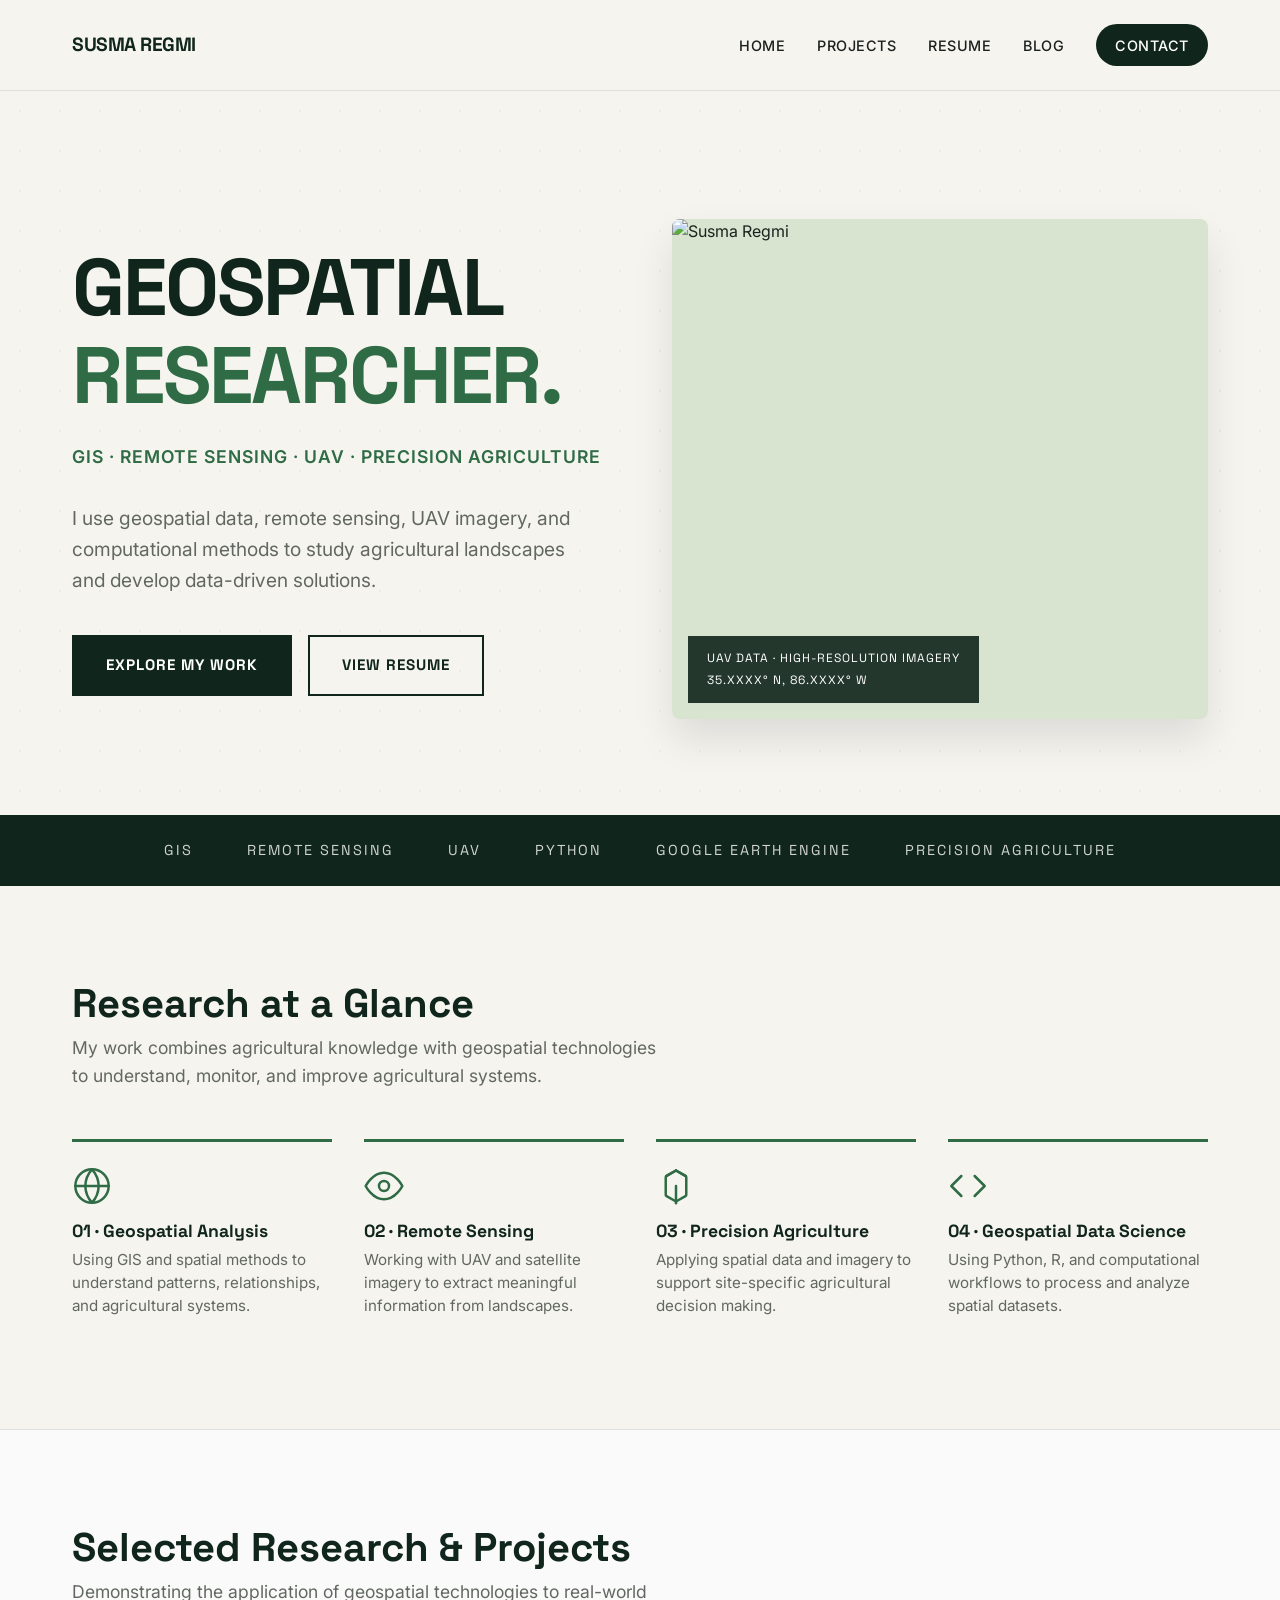
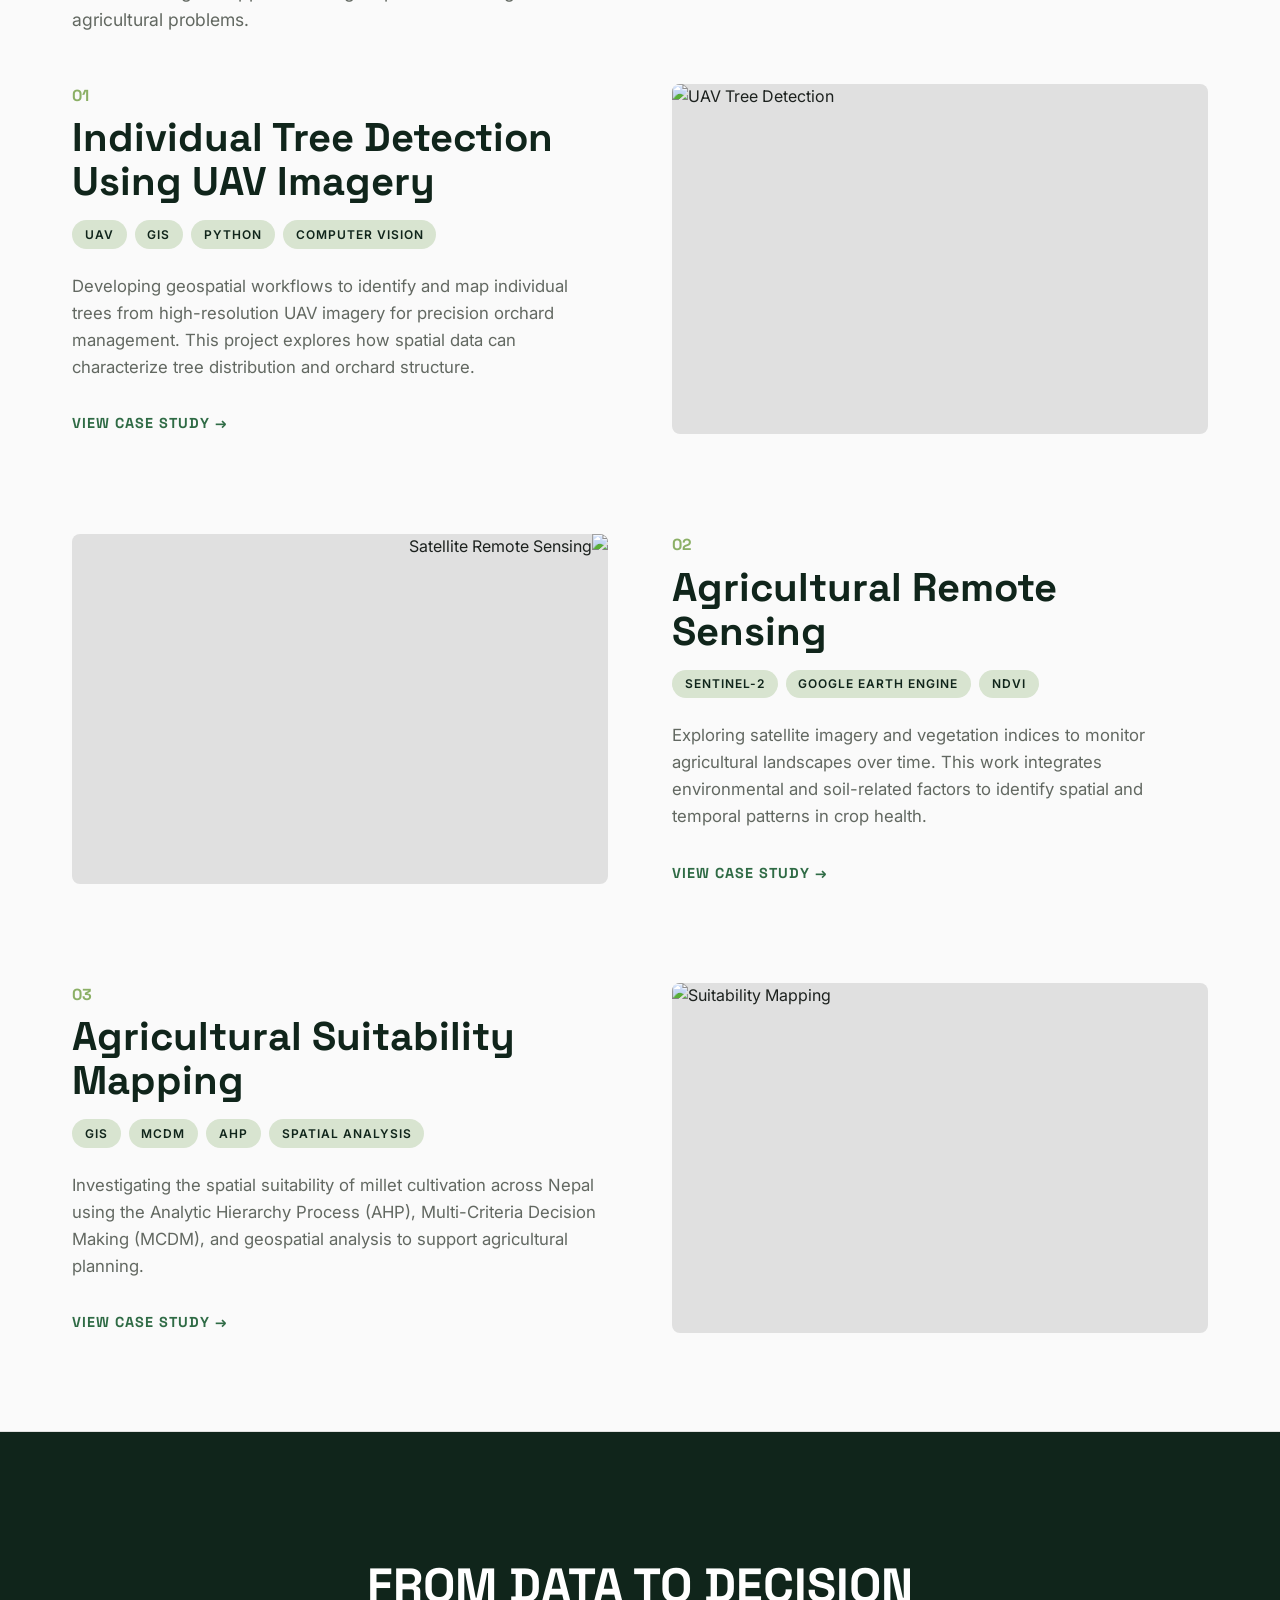
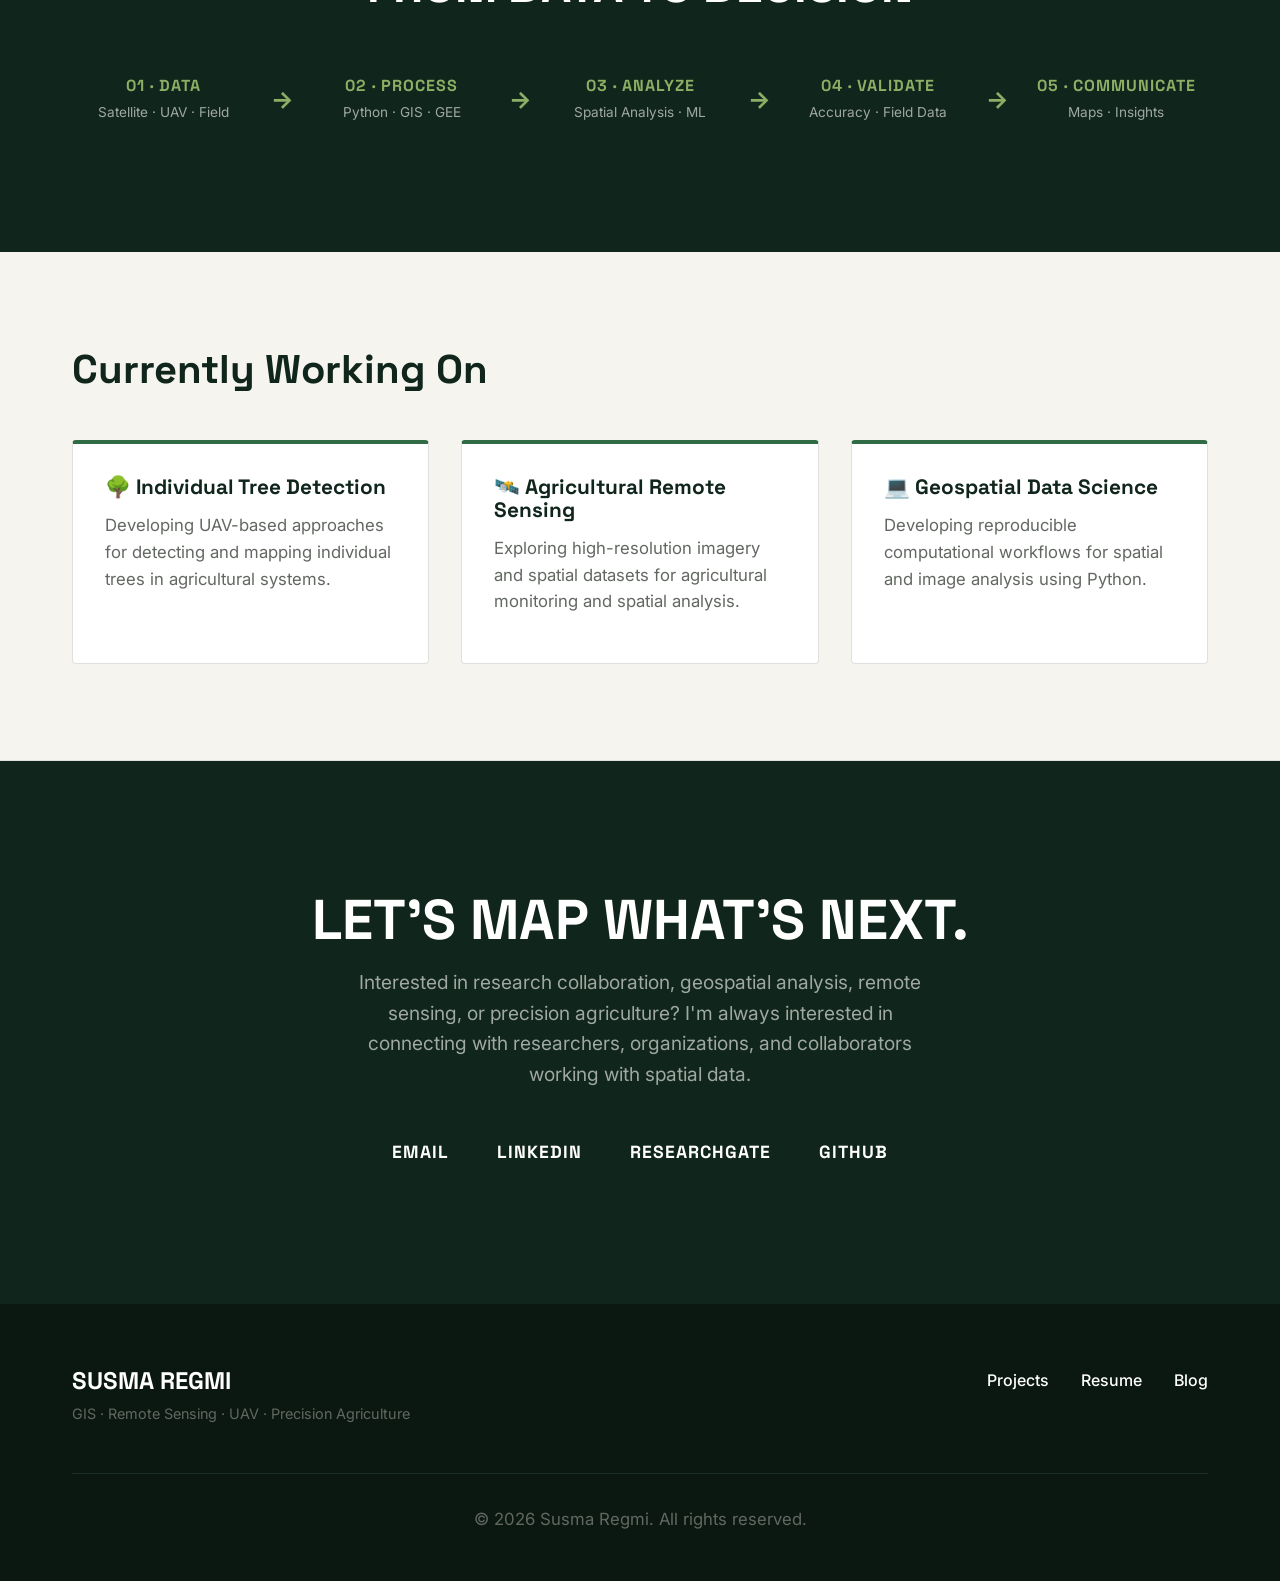
==== commit 5a7e5561: "Update resume link and image source in index.html" ====
--- a/index.html
+++ b/index.html
@@ -37,12 +37,12 @@
                 </p>
                 <div class="btn-group">
                     <a href="#projects" class="btn btn-primary">Explore My Work</a>
-                    <a href="resume.html" class="btn btn-outline">View Resume</a>
+                    <a href="Susma_Resume.pdf" class="btn btn-outline">View Resume</a>
                 </div>
             </div>
             <div class="hero-visual">
                 <!-- YOUR PERSONAL PHOTOGRAPH -->
-                <img src="YOUR_IMAGE_FILENAME_HERE.jpg" alt="Susma Regmi">
+                <img src="susma.jpg" alt="Susma Regmi">
                 <div class="overlay-data">
                     <span>UAV DATA · HIGH-RESOLUTION IMAGERY</span>
                     <span>35.XXXX° N, 86.XXXX° W</span>
--- a/style.css
+++ b/style.css
@@ -0,0 +1,207 @@
+/* --- DESIGN SYSTEM --- */
+:root {
+    --bg-color: #F5F4EF;
+    --dark-green: #10251B;
+    --primary-green: #2F6B45;
+    --accent-green: #8BAF65;
+    --light-green: #D8E4D0;
+    --text-main: #1C211E;
+    --text-muted: #626861;
+    --white: #ffffff;
+    --border-color: #e0e0e0;
+    
+    --font-heading: 'Space Grotesk', sans-serif;
+    --font-body: 'Inter', sans-serif;
+}
+
+/* --- GLOBAL STYLES --- */
+* { margin: 0; padding: 0; box-sizing: border-box; }
+html { scroll-behavior: smooth; }
+body {
+    font-family: var(--font-body);
+    background-color: var(--bg-color);
+    color: var(--text-main);
+    line-height: 1.6;
+    -webkit-font-smoothing: antialiased;
+}
+
+h1, h2, h3, h4 { font-family: var(--font-heading); color: var(--dark-green); line-height: 1.1; }
+p { color: var(--text-muted); font-size: 1.05rem; margin-bottom: 1rem; }
+a { color: var(--primary-green); text-decoration: none; transition: color 0.2s ease; }
+a:hover { color: var(--accent-green); }
+ul { list-style-position: inside; margin-bottom: 1rem; color: var(--text-muted); }
+ul li { margin-bottom: 0.5rem; }
+
+/* --- LAYOUT --- */
+.container { max-width: 1200px; margin: 0 auto; padding: 0 2rem; }
+.section-padding { padding: 6rem 0; border-bottom: 1px solid var(--border-color); }
+.section-header { margin-bottom: 3rem; }
+.section-header h2 { font-size: 2.5rem; margin-bottom: 0.5rem; }
+.section-header p { font-size: 1.1rem; max-width: 600px; }
+.bg-light { background-color: #FAFAFA; }
+.text-center { text-align: center; }
+
+/* --- NAVIGATION --- */
+nav {
+    background-color: rgba(245, 244, 239, 0.95);
+    backdrop-filter: blur(10px);
+    position: sticky; top: 0; z-index: 1000;
+    padding: 1.5rem 0; border-bottom: 1px solid var(--border-color);
+}
+.nav-container { display: flex; justify-content: space-between; align-items: center; }
+.logo { font-family: var(--font-heading); font-size: 1.2rem; font-weight: 700; color: var(--dark-green); letter-spacing: -0.5px; }
+.nav-links { display: flex; gap: 2rem; align-items: center; }
+.nav-links a { font-size: 0.9rem; font-weight: 500; color: var(--text-main); text-transform: uppercase; letter-spacing: 0.5px; }
+.nav-links a:hover, .nav-links a.active { color: var(--primary-green); }
+.btn-nav { background-color: var(--dark-green); color: var(--white) !important; padding: 0.6rem 1.2rem; border-radius: 50px; }
+.btn-nav:hover { background-color: var(--primary-green); }
+
+/* --- HERO SECTION --- */
+.hero { padding: 8rem 0 6rem 0; position: relative; overflow: hidden; }
+.hero::before {
+    content: ''; position: absolute; top: 0; left: 0; right: 0; bottom: 0;
+    background-image: radial-gradient(var(--light-green) 1px, transparent 1px);
+    background-size: 40px 40px; opacity: 0.4; z-index: -1;
+}
+.hero-content { display: grid; grid-template-columns: 1fr 1fr; gap: 4rem; align-items: center; }
+.hero-text h1 { font-size: 5rem; font-weight: 700; letter-spacing: -2px; margin-bottom: 1.5rem; text-transform: uppercase; }
+.hero-text h1 span { color: var(--primary-green); }
+.hero-subtitle { font-size: 1.1rem; font-weight: 600; color: var(--primary-green); text-transform: uppercase; letter-spacing: 1px; margin-bottom: 2rem; }
+.hero-description { font-size: 1.2rem; color: var(--text-muted); margin-bottom: 2.5rem; max-width: 500px; }
+.btn-group { display: flex; gap: 1rem; }
+.btn {
+    display: inline-block; padding: 1rem 2rem; font-family: var(--font-heading);
+    font-weight: 700; font-size: 0.95rem; text-transform: uppercase;
+    letter-spacing: 1px; border: 2px solid transparent; cursor: pointer;
+    transition: all 0.3s ease;
+}
+.btn-primary { background-color: var(--dark-green); color: var(--white); }
+.btn-primary:hover { background-color: var(--primary-green); color: var(--white); transform: translateY(-2px); }
+.btn-outline { background-color: transparent; border-color: var(--dark-green); color: var(--dark-green); }
+.btn-outline:hover { background-color: var(--dark-green); color: var(--white); transform: translateY(-2px); }
+
+.hero-visual { width: 100%; height: 500px; background-color: var(--light-green); position: relative; overflow: hidden; border-radius: 8px; box-shadow: 0 20px 40px rgba(0,0,0,0.1); }
+.hero-visual img { width: 100%; height: 100%; object-fit: cover; }
+.hero-visual .overlay-data {
+    position: absolute; bottom: 1rem; left: 1rem;
+    background-color: rgba(16, 37, 27, 0.9); color: var(--white);
+    padding: 0.8rem 1.2rem; font-family: var(--font-heading);
+    font-size: 0.75rem; letter-spacing: 1px; display: flex; flex-direction: column; gap: 0.2rem;
+}
+
+/* --- CREDIBILITY STRIP --- */
+.credibility-strip {
+    background-color: var(--dark-green); color: var(--white);
+    padding: 1.5rem 0; text-align: center;
+    font-family: var(--font-heading); font-size: 0.9rem;
+    letter-spacing: 2px; text-transform: uppercase;
+}
+.credibility-strip span { margin: 0 1.5rem; opacity: 0.8; }
+
+/* --- RESEARCH SNAPSHOT --- */
+.snapshot-grid { display: grid; grid-template-columns: repeat(4, 1fr); gap: 2rem; }
+.snapshot-item { border-top: 3px solid var(--primary-green); padding-top: 1.5rem; }
+.snapshot-item .icon { width: 40px; height: 40px; color: var(--primary-green); margin-bottom: 1rem; }
+.snapshot-item .icon svg { width: 100%; height: 100%; }
+.snapshot-item h3 { font-size: 1.1rem; margin-bottom: 0.5rem; color: var(--dark-green); }
+.snapshot-item p { font-size: 0.95rem; line-height: 1.5; }
+
+/* --- FEATURED PROJECTS --- */
+.project-item { display: grid; grid-template-columns: 1fr 1fr; gap: 4rem; align-items: center; margin-bottom: 6rem; }
+.project-item:last-child { margin-bottom: 0; }
+.project-item.reverse { direction: rtl; }
+.project-item.reverse .project-text { direction: ltr; }
+.project-number { font-family: var(--font-heading); font-size: 1rem; color: var(--accent-green); font-weight: 700; margin-bottom: 0.5rem; }
+.project-text h3 { font-size: 2.5rem; margin-bottom: 1rem; }
+.project-tags { display: flex; gap: 0.5rem; margin-bottom: 1.5rem; flex-wrap: wrap; }
+.project-tags span {
+    font-size: 0.75rem; font-weight: 600; text-transform: uppercase;
+    letter-spacing: 1px; background-color: var(--light-green);
+    color: var(--dark-green); padding: 0.3rem 0.8rem; border-radius: 50px;
+}
+.project-link {
+    font-family: var(--font-heading); font-weight: 700; text-transform: uppercase;
+    letter-spacing: 1px; font-size: 0.9rem; display: inline-block; margin-top: 1rem;
+}
+.project-image { width: 100%; height: 350px; background-color: var(--border-color); overflow: hidden; border-radius: 8px; }
+.project-image img { width: 100%; height: 100%; object-fit: cover; transition: transform 0.5s ease; }
+.project-image:hover img { transform: scale(1.05); }
+
+/* --- WORKFLOW SECTION --- */
+.workflow-section { background-color: var(--dark-green); color: var(--white); padding: 8rem 0; border-bottom: none; }
+.workflow-section h2 { color: var(--white); font-size: 3rem; margin-bottom: 4rem; }
+.workflow-grid { display: flex; justify-content: space-between; align-items: center; text-align: center; flex-wrap: wrap; gap: 1rem; }
+.workflow-step { flex: 1; min-width: 150px; }
+.workflow-step h4 { color: var(--accent-green); font-size: 1rem; text-transform: uppercase; letter-spacing: 1px; margin-bottom: 0.5rem; }
+.workflow-step p { color: #a0a8a3; font-size: 0.85rem; margin: 0; }
+.workflow-arrow { color: var(--accent-green); font-size: 1.5rem; font-weight: bold; }
+
+/* --- CURRENTLY WORKING ON --- */
+.current-work-grid { display: grid; grid-template-columns: repeat(3, 1fr); gap: 2rem; }
+.current-work-card { background-color: var(--white); padding: 2rem; border: 1px solid var(--border-color); border-top: 4px solid var(--primary-green); border-radius: 4px; }
+.current-work-card h3 { font-size: 1.3rem; margin-bottom: 0.8rem; display: flex; align-items: center; gap: 0.5rem; }
+
+/* --- CONTACT SECTION --- */
+.contact-section { background-color: var(--dark-green); color: var(--white); text-align: center; padding: 8rem 0; border-bottom: none; }
+.contact-section h2 { color: var(--white); font-size: 3.5rem; margin-bottom: 1rem; }
+.contact-section p { color: #a0a8a3; font-size: 1.2rem; max-width: 600px; margin: 0 auto 3rem auto; }
+.contact-links { display: flex; justify-content: center; gap: 3rem; flex-wrap: wrap; }
+.contact-links a {
+    color: var(--white); font-family: var(--font-heading); font-weight: 700;
+    text-transform: uppercase; letter-spacing: 1px; font-size: 1.1rem;
+    border-bottom: 2px solid transparent; padding-bottom: 0.5rem;
+    transition: border-color 0.3s ease;
+}
+.contact-links a:hover { border-color: var(--accent-green); color: var(--accent-green); }
+
+/* --- RESUME PAGE --- */
+.resume-container { max-width: 900px; margin: 0 auto; }
+.resume-header { display: flex; justify-content: space-between; align-items: center; margin-bottom: 4rem; }
+.resume-header h1 { font-size: 3.5rem; }
+.resume-block { margin-bottom: 4rem; }
+.resume-section-title { font-size: 1.8rem; border-bottom: 2px solid var(--light-green); padding-bottom: 0.5rem; margin-bottom: 2rem; }
+.resume-item { display: grid; grid-template-columns: 200px 1fr; gap: 2rem; margin-bottom: 2.5rem; }
+.resume-date { font-weight: 600; color: var(--accent-green); font-size: 0.95rem; padding-top: 0.2rem; }
+.resume-details h3 { font-size: 1.3rem; margin-bottom: 0.2rem; }
+.resume-details .institution { font-weight: 500; color: var(--text-main); margin-bottom: 0.8rem; }
+
+/* --- BLOG PAGE --- */
+.blog-grid { display: grid; grid-template-columns: repeat(auto-fit, minmax(350px, 1fr)); gap: 3rem; }
+.blog-card { border-top: 3px solid var(--primary-green); padding-top: 1.5rem; }
+.blog-meta { font-size: 0.85rem; color: var(--accent-green); font-weight: 600; text-transform: uppercase; letter-spacing: 0.5px; margin-bottom: 0.5rem; }
+.blog-card h3 { font-size: 1.5rem; margin-bottom: 1rem; }
+.read-more { font-family: var(--font-heading); font-weight: 700; font-size: 0.9rem; text-transform: uppercase; letter-spacing: 1px; }
+
+/* --- FOOTER --- */
+footer { background-color: #0A1811; color: #626861; padding: 4rem 0 2rem 0; }
+.footer-top { display: flex; justify-content: space-between; align-items: flex-start; margin-bottom: 3rem; }
+.footer-brand h3 { color: var(--white); font-size: 1.5rem; margin-bottom: 0.5rem; }
+.footer-brand p { font-size: 0.9rem; margin: 0; }
+.footer-links { display: flex; gap: 2rem; }
+.footer-links a { color: var(--white); font-weight: 500; }
+.footer-links a:hover { color: var(--accent-green); }
+.footer-bottom { border-top: 1px solid #1A2E22; padding-top: 2rem; text-align: center; font-size: 0.85rem; }
+
+/* --- RESPONSIVE DESIGN --- */
+@media (max-width: 992px) {
+    .hero-content { grid-template-columns: 1fr; text-align: center; }
+    .hero-text h1 { font-size: 3.5rem; }
+    .hero-description { margin: 0 auto 2.5rem auto; }
+    .btn-group { justify-content: center; }
+    .snapshot-grid { grid-template-columns: repeat(2, 1fr); }
+    .project-item { grid-template-columns: 1fr; gap: 2rem; }
+    .project-item.reverse { direction: ltr; }
+    .current-work-grid { grid-template-columns: 1fr; }
+    .resume-item { grid-template-columns: 1fr; gap: 0.5rem; }
+    .footer-top { flex-direction: column; gap: 2rem; }
+}
+
+@media (max-width: 600px) {
+    .hero-text h1 { font-size: 2.5rem; }
+    .nav-links { display: none; }
+    .snapshot-grid { grid-template-columns: 1fr; }
+    .workflow-grid { flex-direction: column; }
+    .workflow-arrow { transform: rotate(90deg); margin: 1rem 0; }
+    .contact-links { flex-direction: column; gap: 1.5rem; }
+    .resume-header { flex-direction: column; align-items: flex-start; gap: 1rem; }
+}
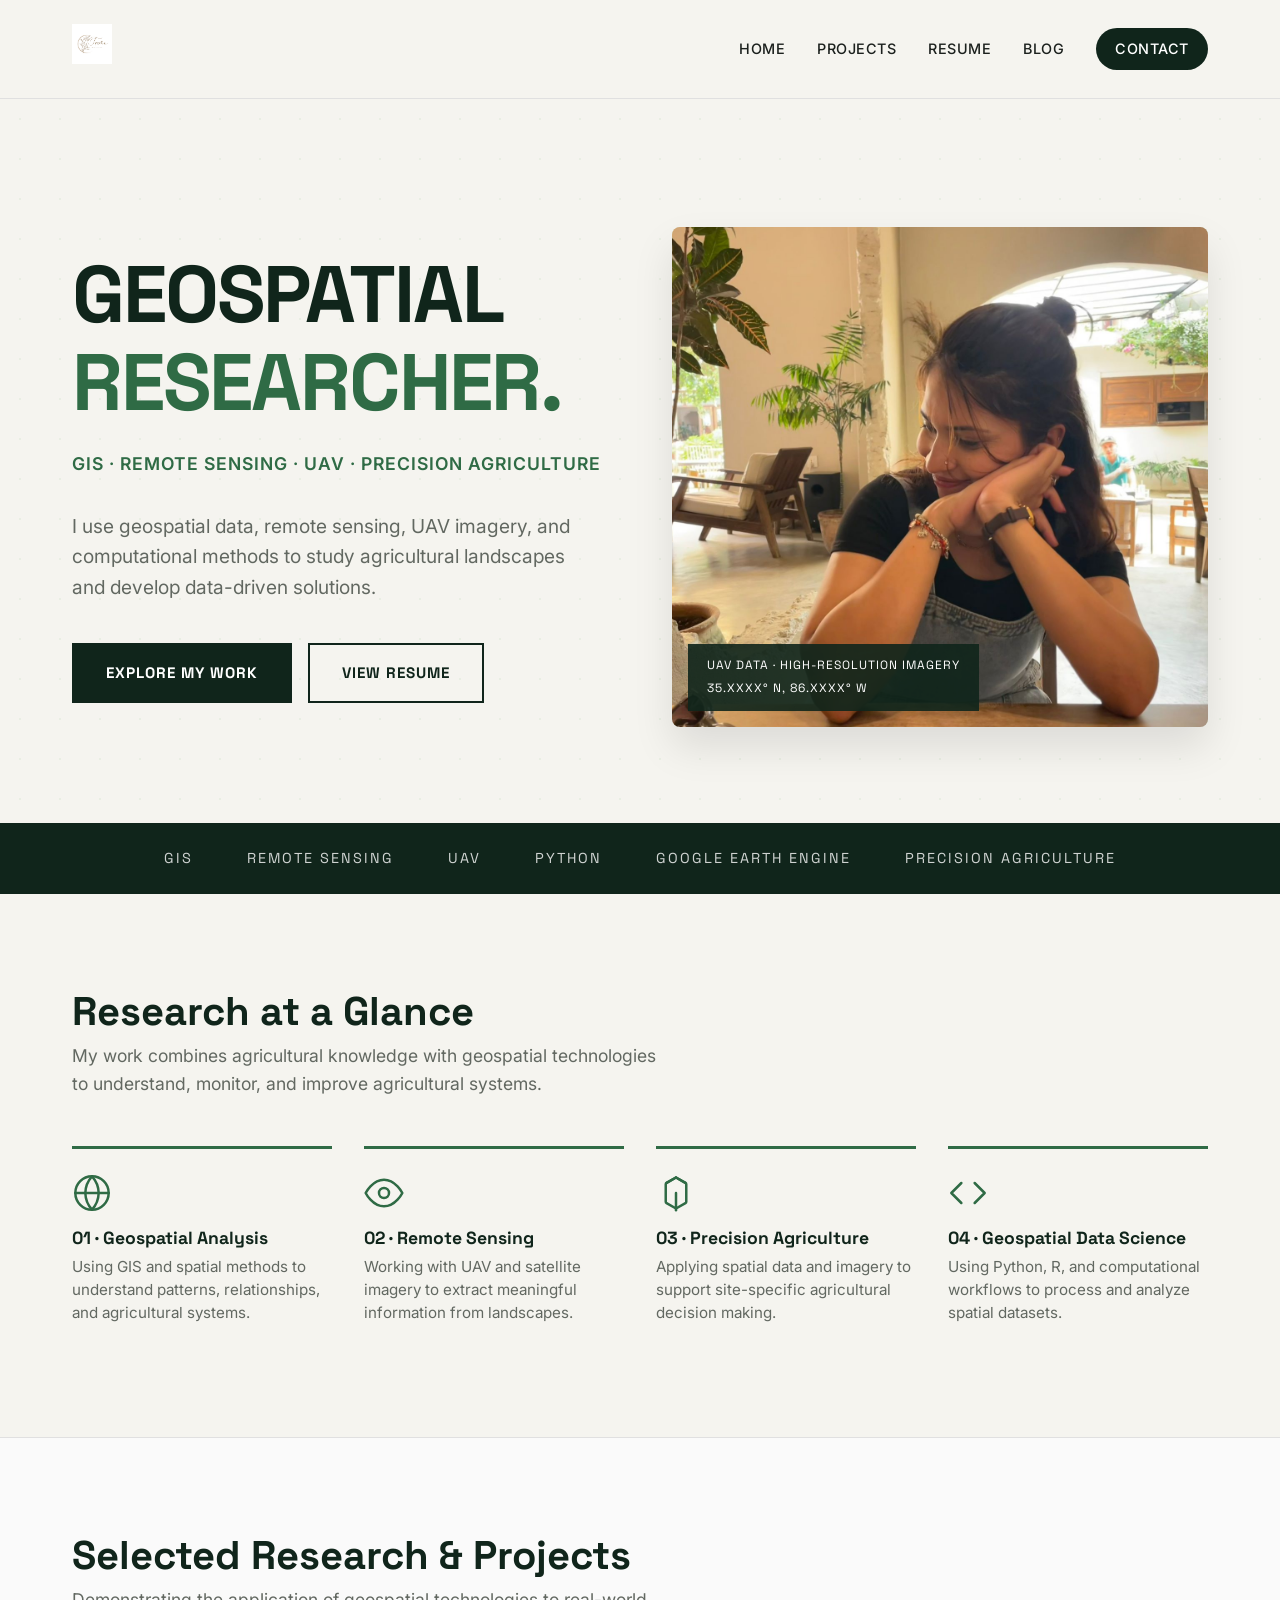
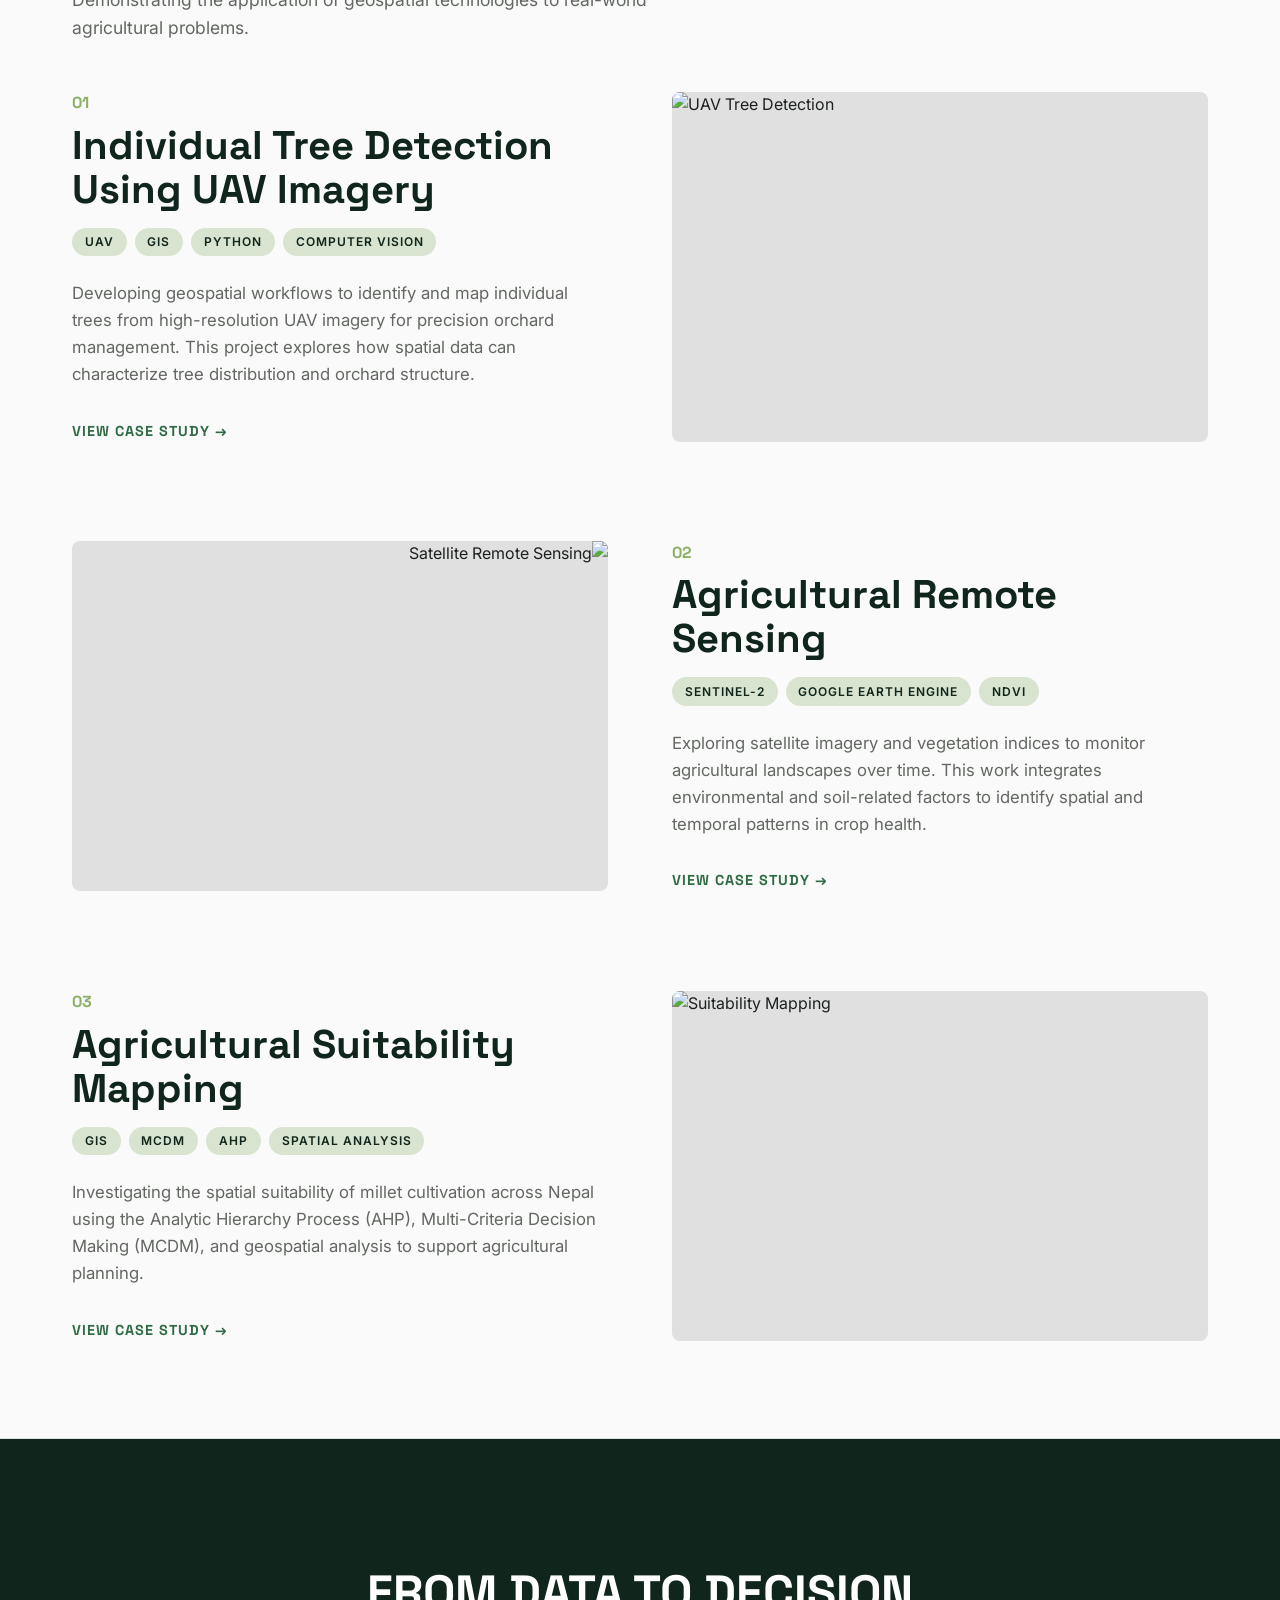
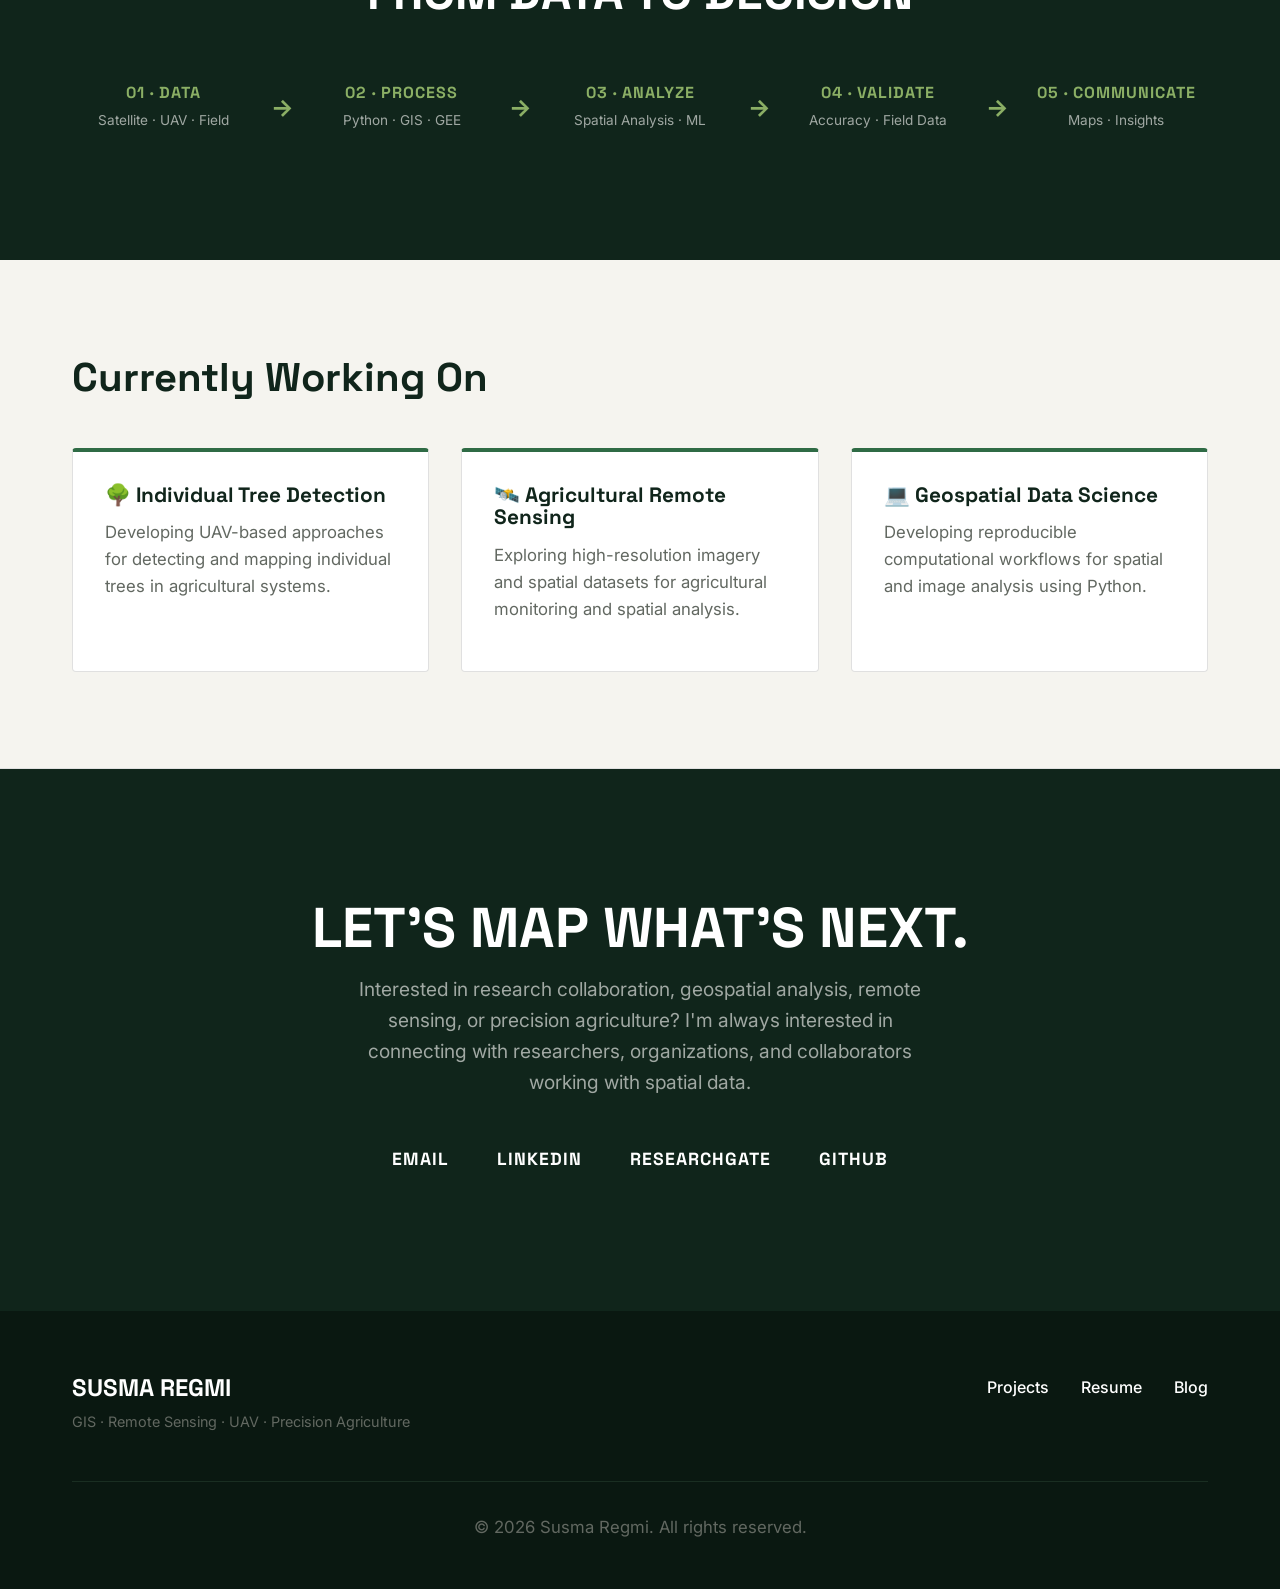
==== commit 18671a11: "Replace logo text link with image link" ====
--- a/index.html
+++ b/index.html
@@ -15,7 +15,8 @@
     <!-- NAVIGATION -->
     <nav>
         <div class="container nav-container">
-            <a href="index.html" class="logo">SUSMA REGMI</a>
+            <a href="index.html" class="logo">
+    <img src="susma_logo.png" alt="Susma Regmi Logo" style="height: 40px; width: auto;"> </a>
             <div class="nav-links">
                 <a href="index.html">Home</a>
                 <a href="#projects">Projects</a>
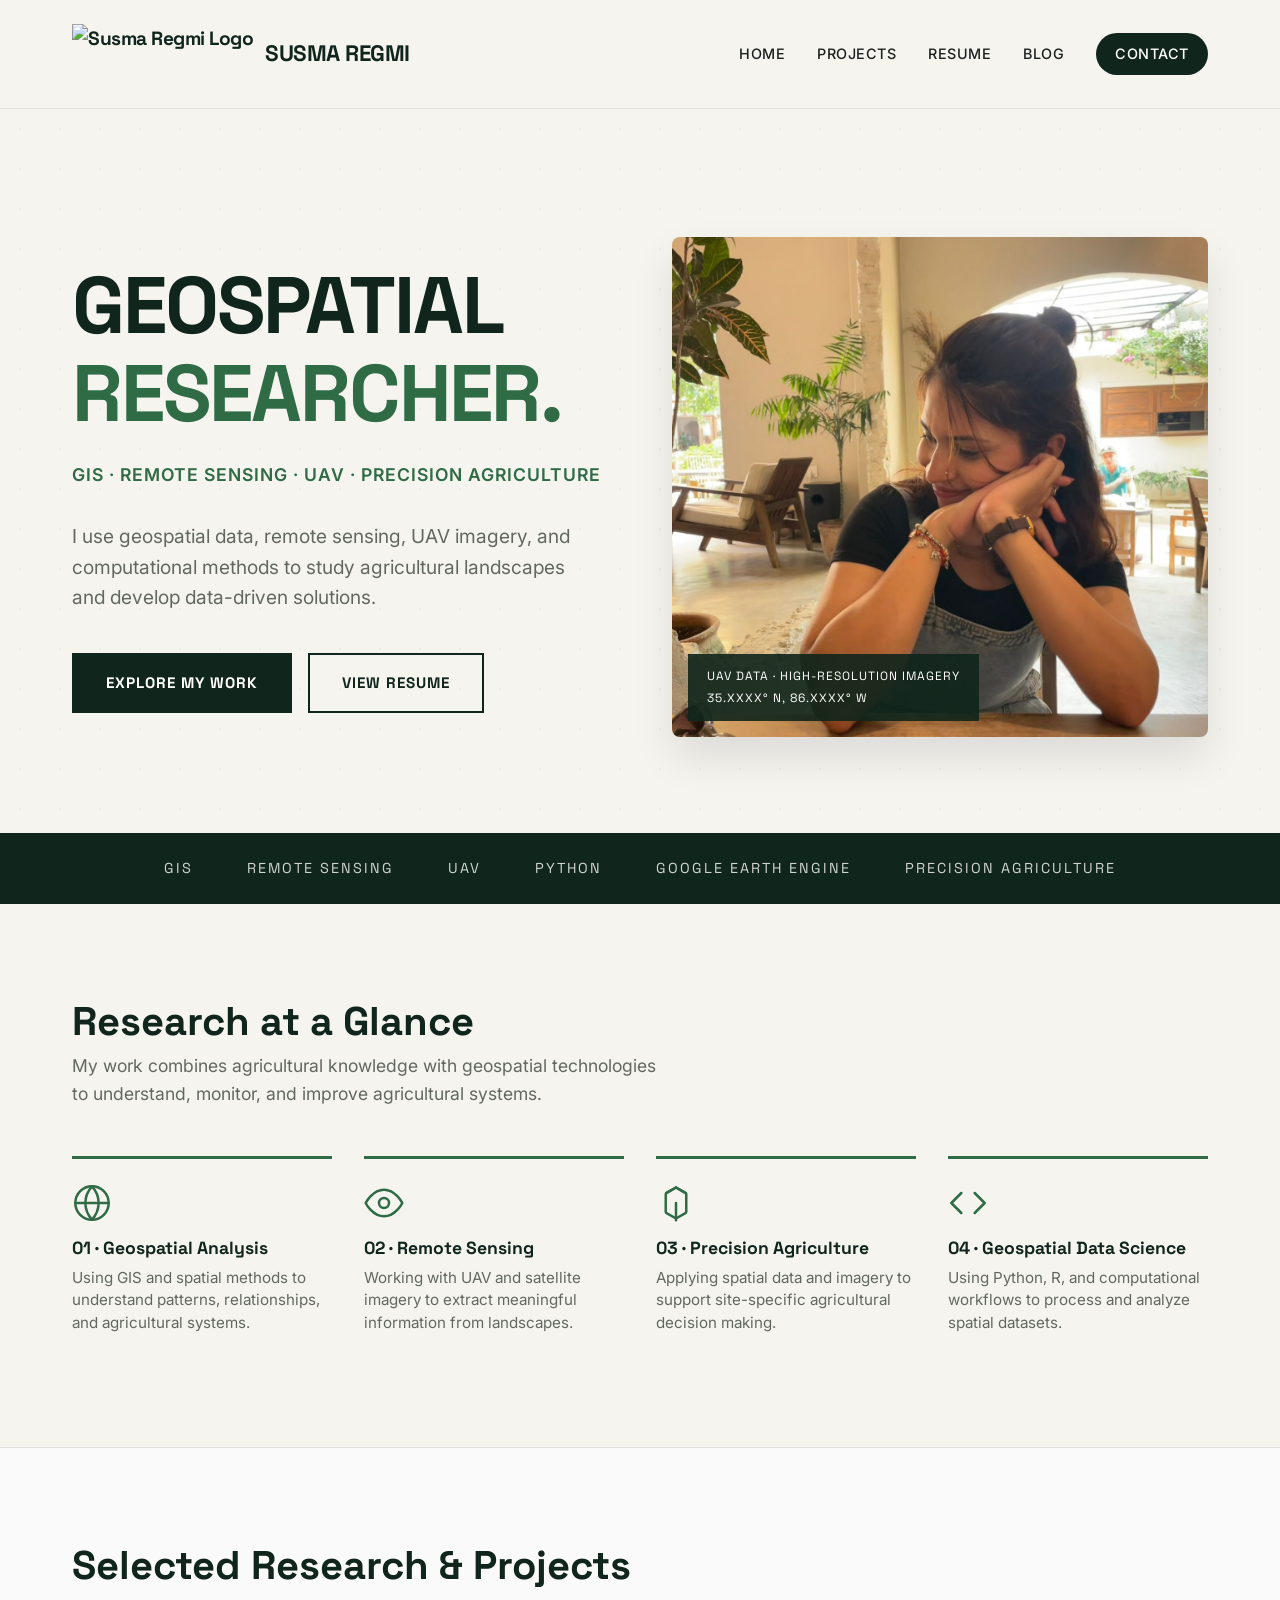
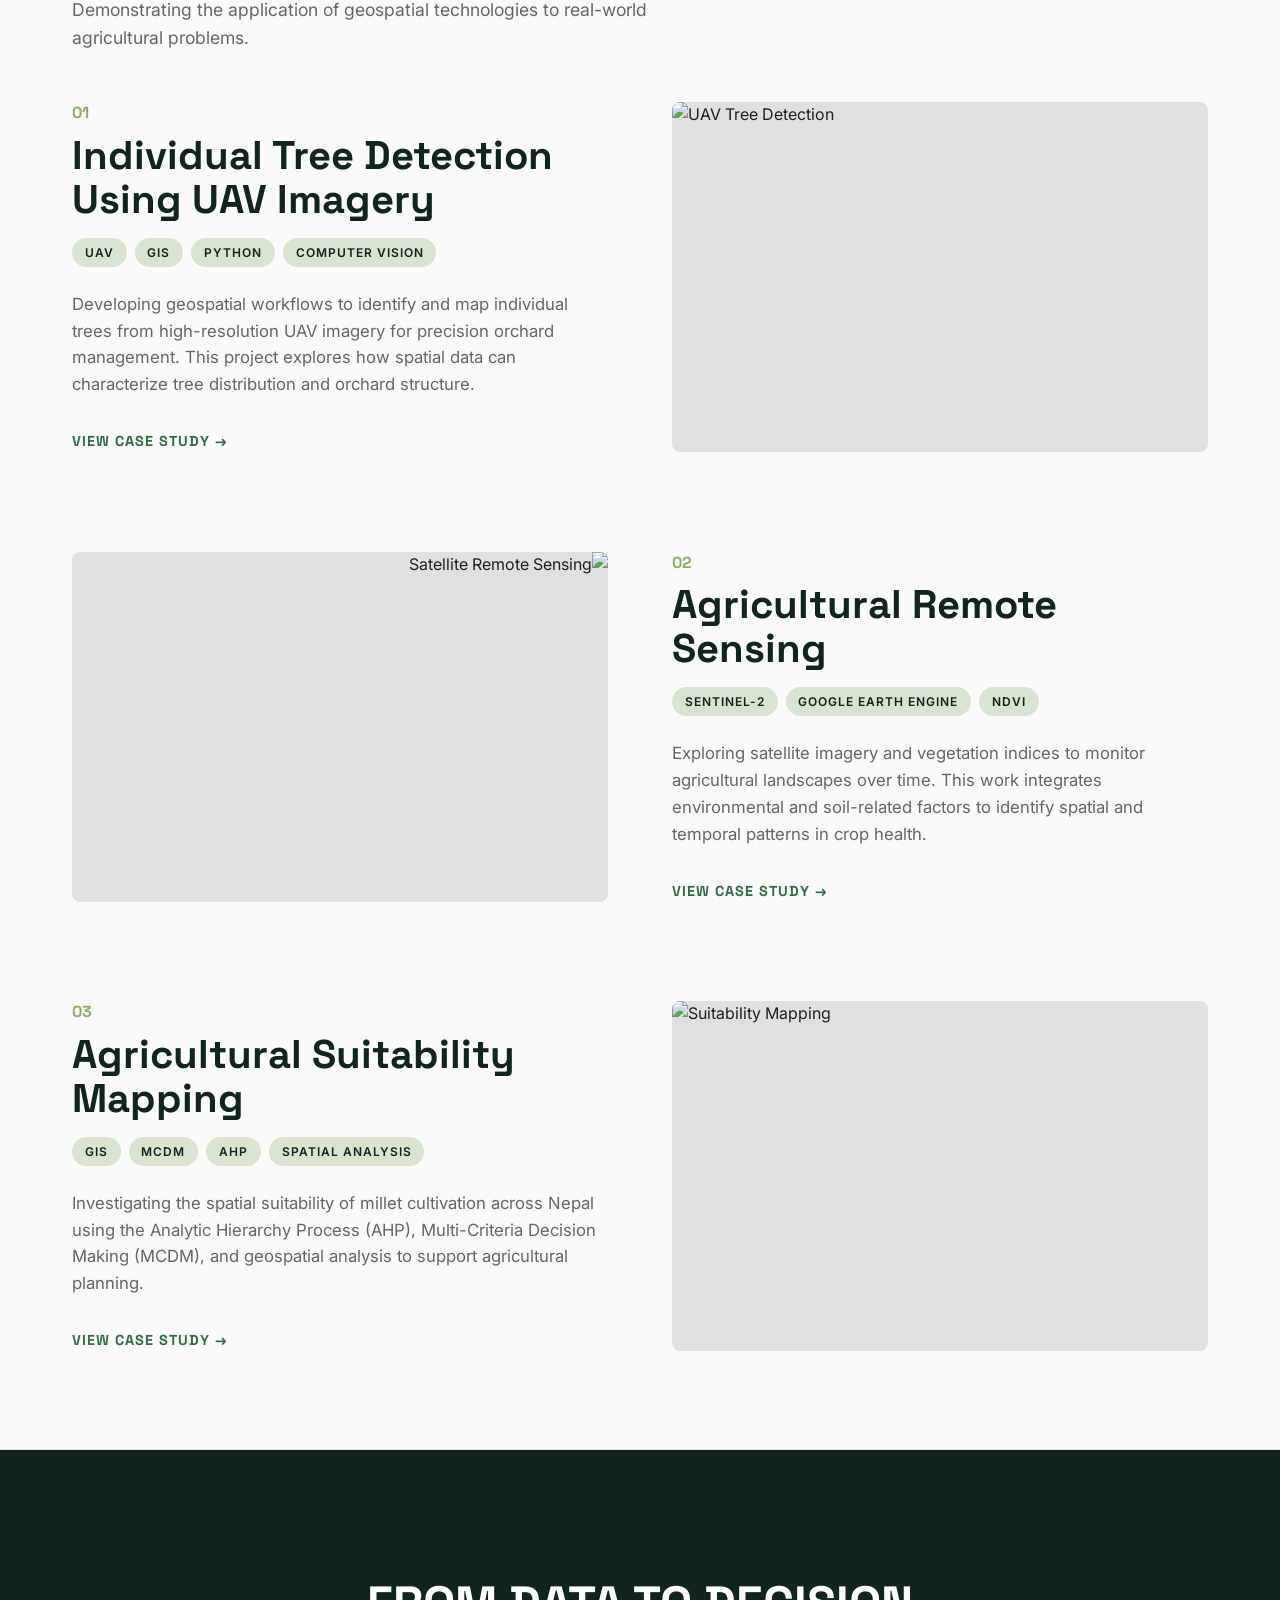
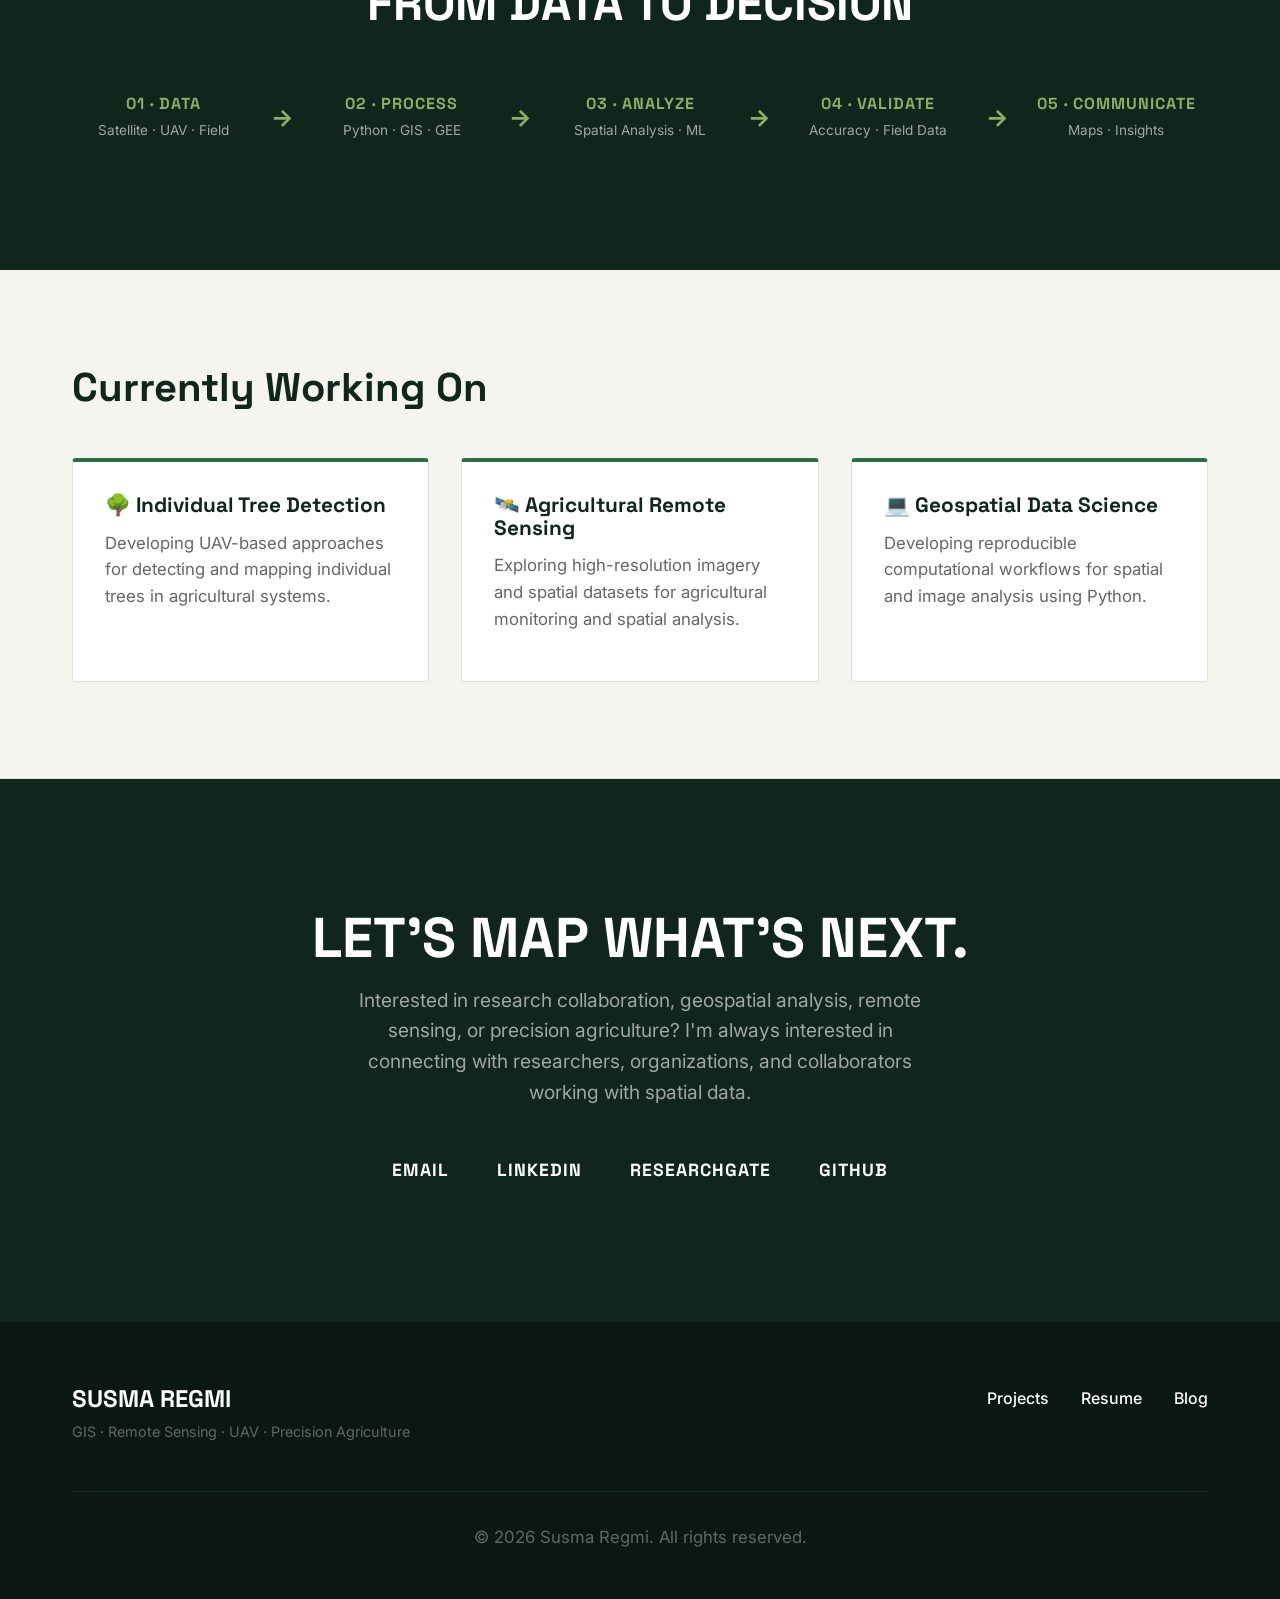
==== commit 80d8046f: "Update logo in navigation bar" ====
--- a/index.html
+++ b/index.html
@@ -15,8 +15,10 @@
     <!-- NAVIGATION -->
     <nav>
         <div class="container nav-container">
-            <a href="index.html" class="logo">
-    <img src="susma_logo.png" alt="Susma Regmi Logo" style="height: 40px; width: auto;"> </a>
+            <a href="index.html" class="logo" style="display: flex; align-items: center; gap: 12px; text-decoration: none;">
+    <img src="logo.png" alt="Susma Regmi Logo" style="height: 60px; width: auto;">
+    <span style="font-family: 'Space Grotesk', sans-serif; font-size: 1.4rem; font-weight: 700; color: #10251B; letter-spacing: -0.5px;">SUSMA REGMI</span>
+</a>
             <div class="nav-links">
                 <a href="index.html">Home</a>
                 <a href="#projects">Projects</a>
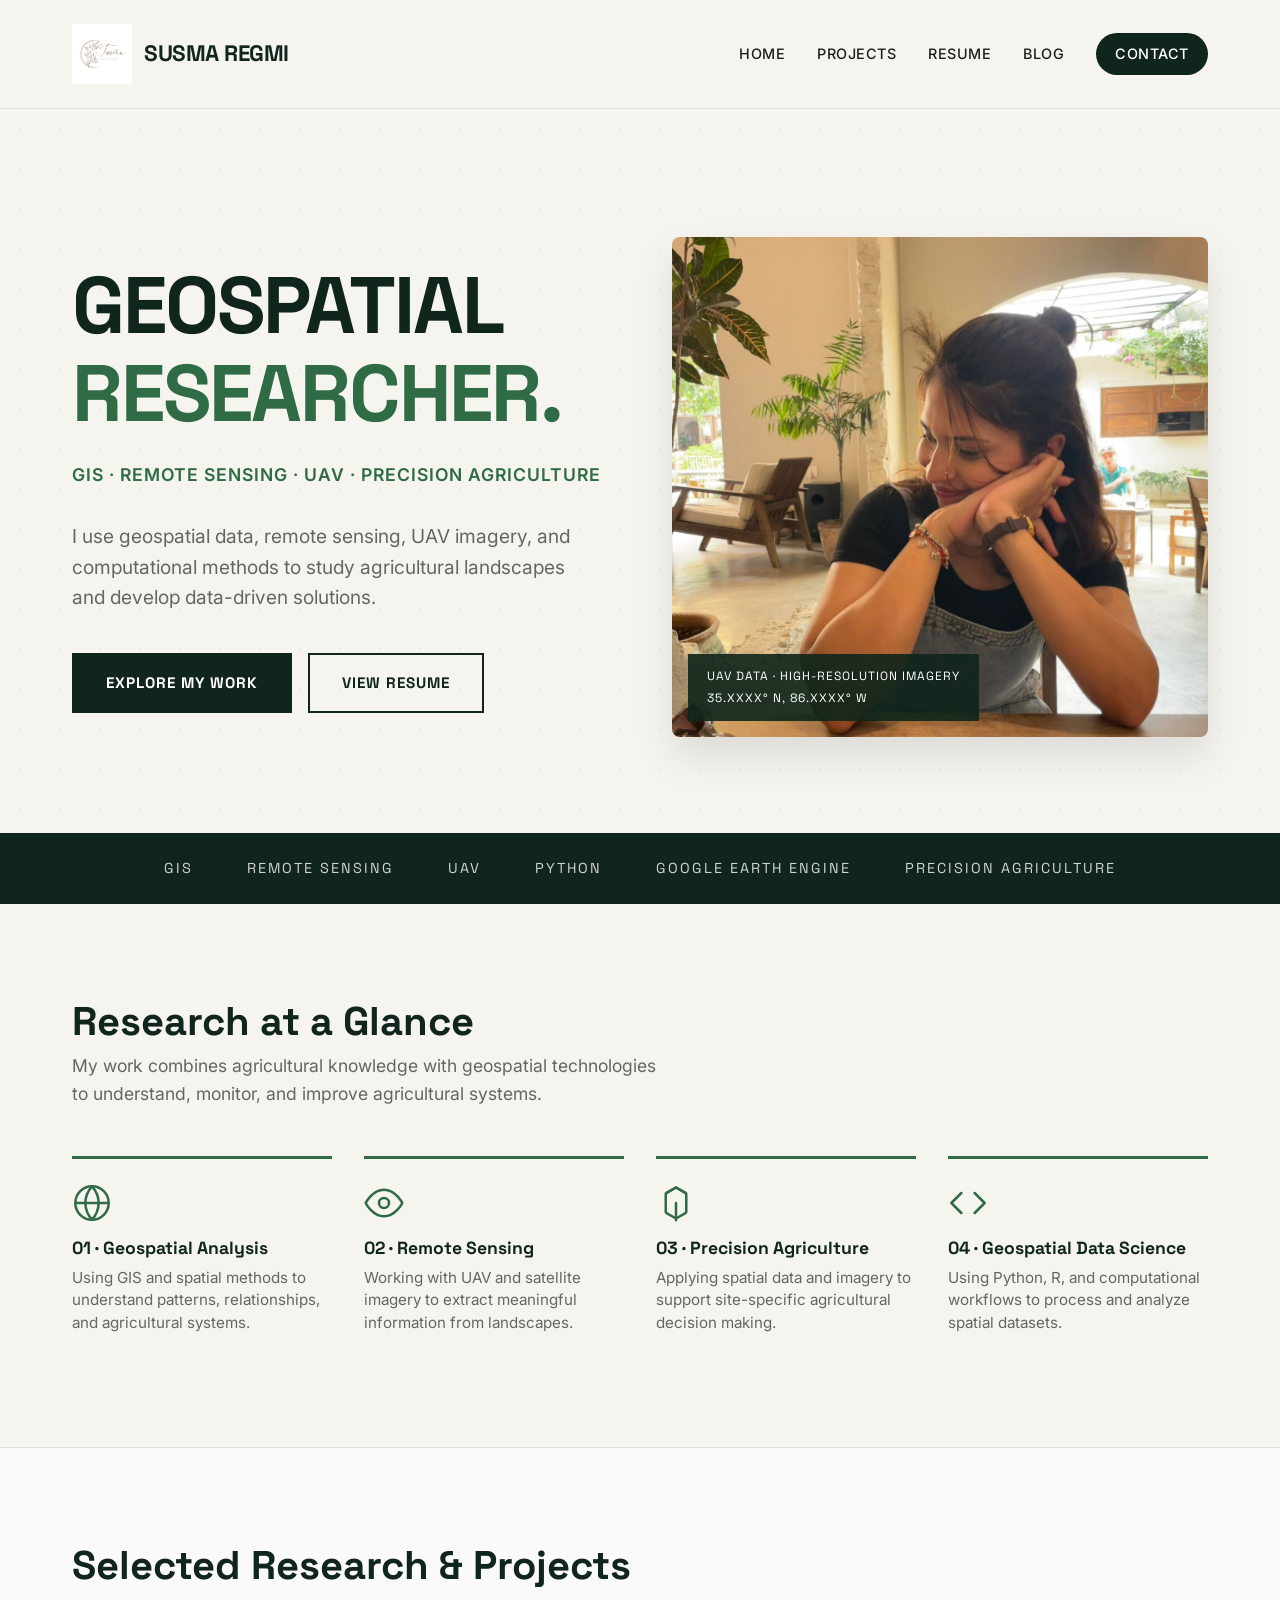
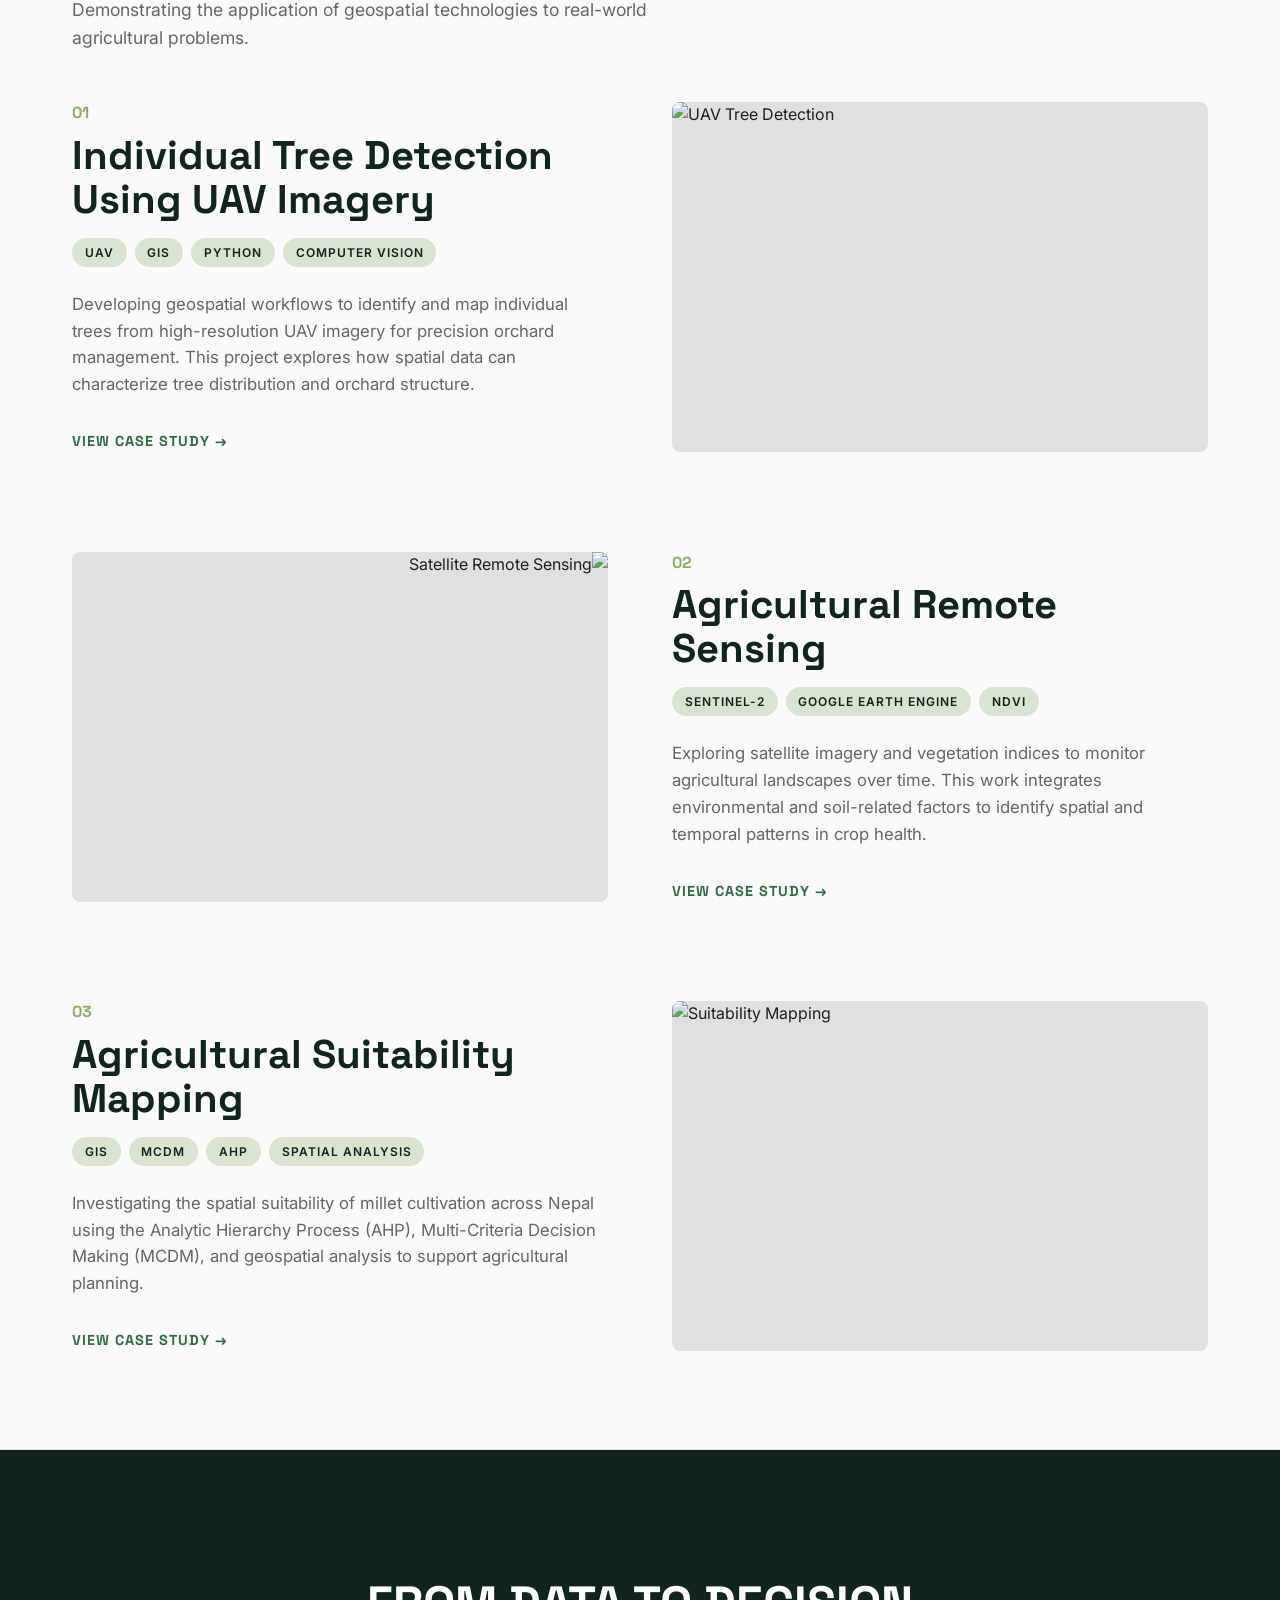
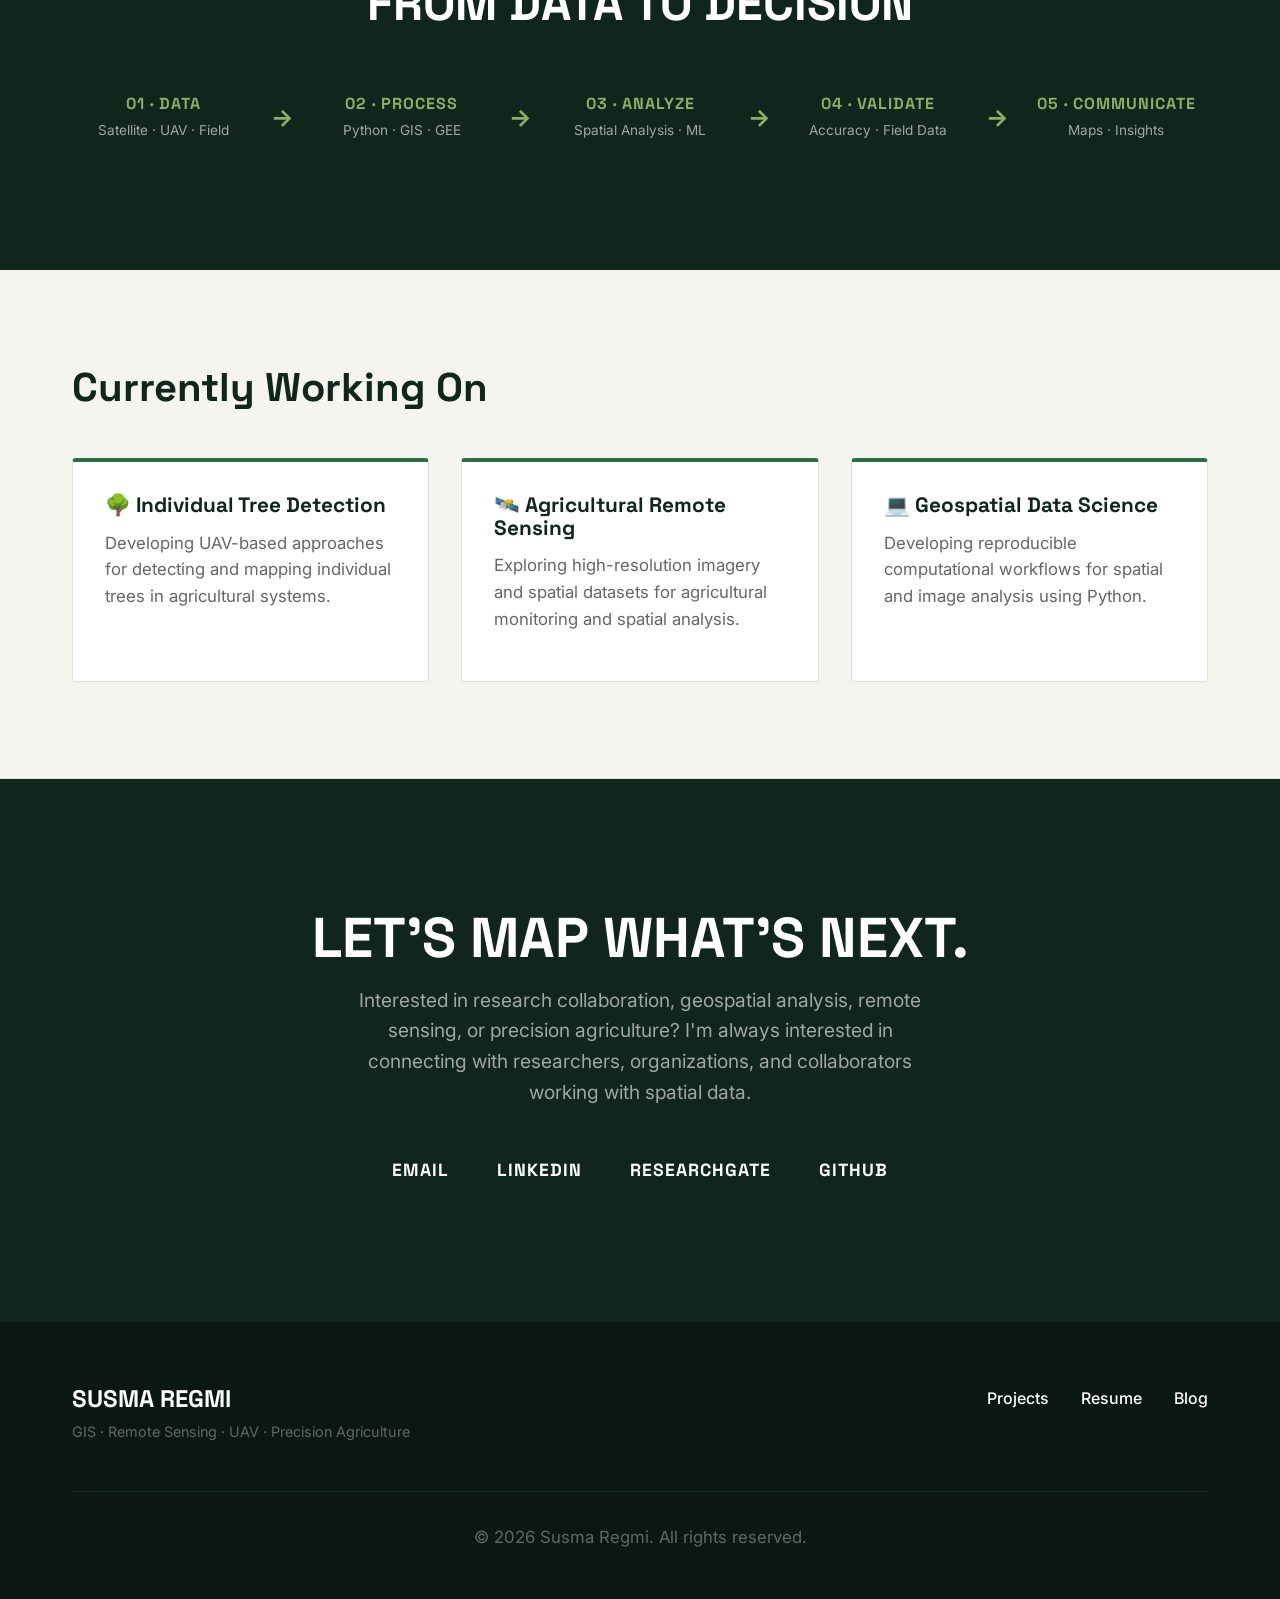
==== commit 97b0a377: "Update logo image source in index.html" ====
--- a/index.html
+++ b/index.html
@@ -16,7 +16,7 @@
     <nav>
         <div class="container nav-container">
             <a href="index.html" class="logo" style="display: flex; align-items: center; gap: 12px; text-decoration: none;">
-    <img src="logo.png" alt="Susma Regmi Logo" style="height: 60px; width: auto;">
+    <img src="susma_logo.png" alt="Susma Regmi Logo" style="height: 60px; width: auto;">
     <span style="font-family: 'Space Grotesk', sans-serif; font-size: 1.4rem; font-weight: 700; color: #10251B; letter-spacing: -0.5px;">SUSMA REGMI</span>
 </a>
             <div class="nav-links">
--- a/style.css
+++ b/style.css
@@ -49,7 +49,23 @@
     padding: 1.5rem 0; border-bottom: 1px solid var(--border-color);
 }
 .nav-container { display: flex; justify-content: space-between; align-items: center; }
-.logo { font-family: var(--font-heading); font-size: 1.2rem; font-weight: 700; color: var(--dark-green); letter-spacing: -0.5px; }
+.logo {
+    display: flex;
+    align-items: center;
+    gap: 15px; /* Space between logo and name */
+    font-family: var(--font-heading);
+    font-size: 1.4rem; /* Slightly bigger text */
+    font-weight: 700;
+    color: var(--dark-green);
+    letter-spacing: -0.5px;
+    text-decoration: none;
+}
+
+.logo img {
+    height: 60px; /* Adjust this to make the logo bigger or smaller */
+    width: auto;
+    object-fit: contain;
+}
 .nav-links { display: flex; gap: 2rem; align-items: center; }
 .nav-links a { font-size: 0.9rem; font-weight: 500; color: var(--text-main); text-transform: uppercase; letter-spacing: 0.5px; }
 .nav-links a:hover, .nav-links a.active { color: var(--primary-green); }
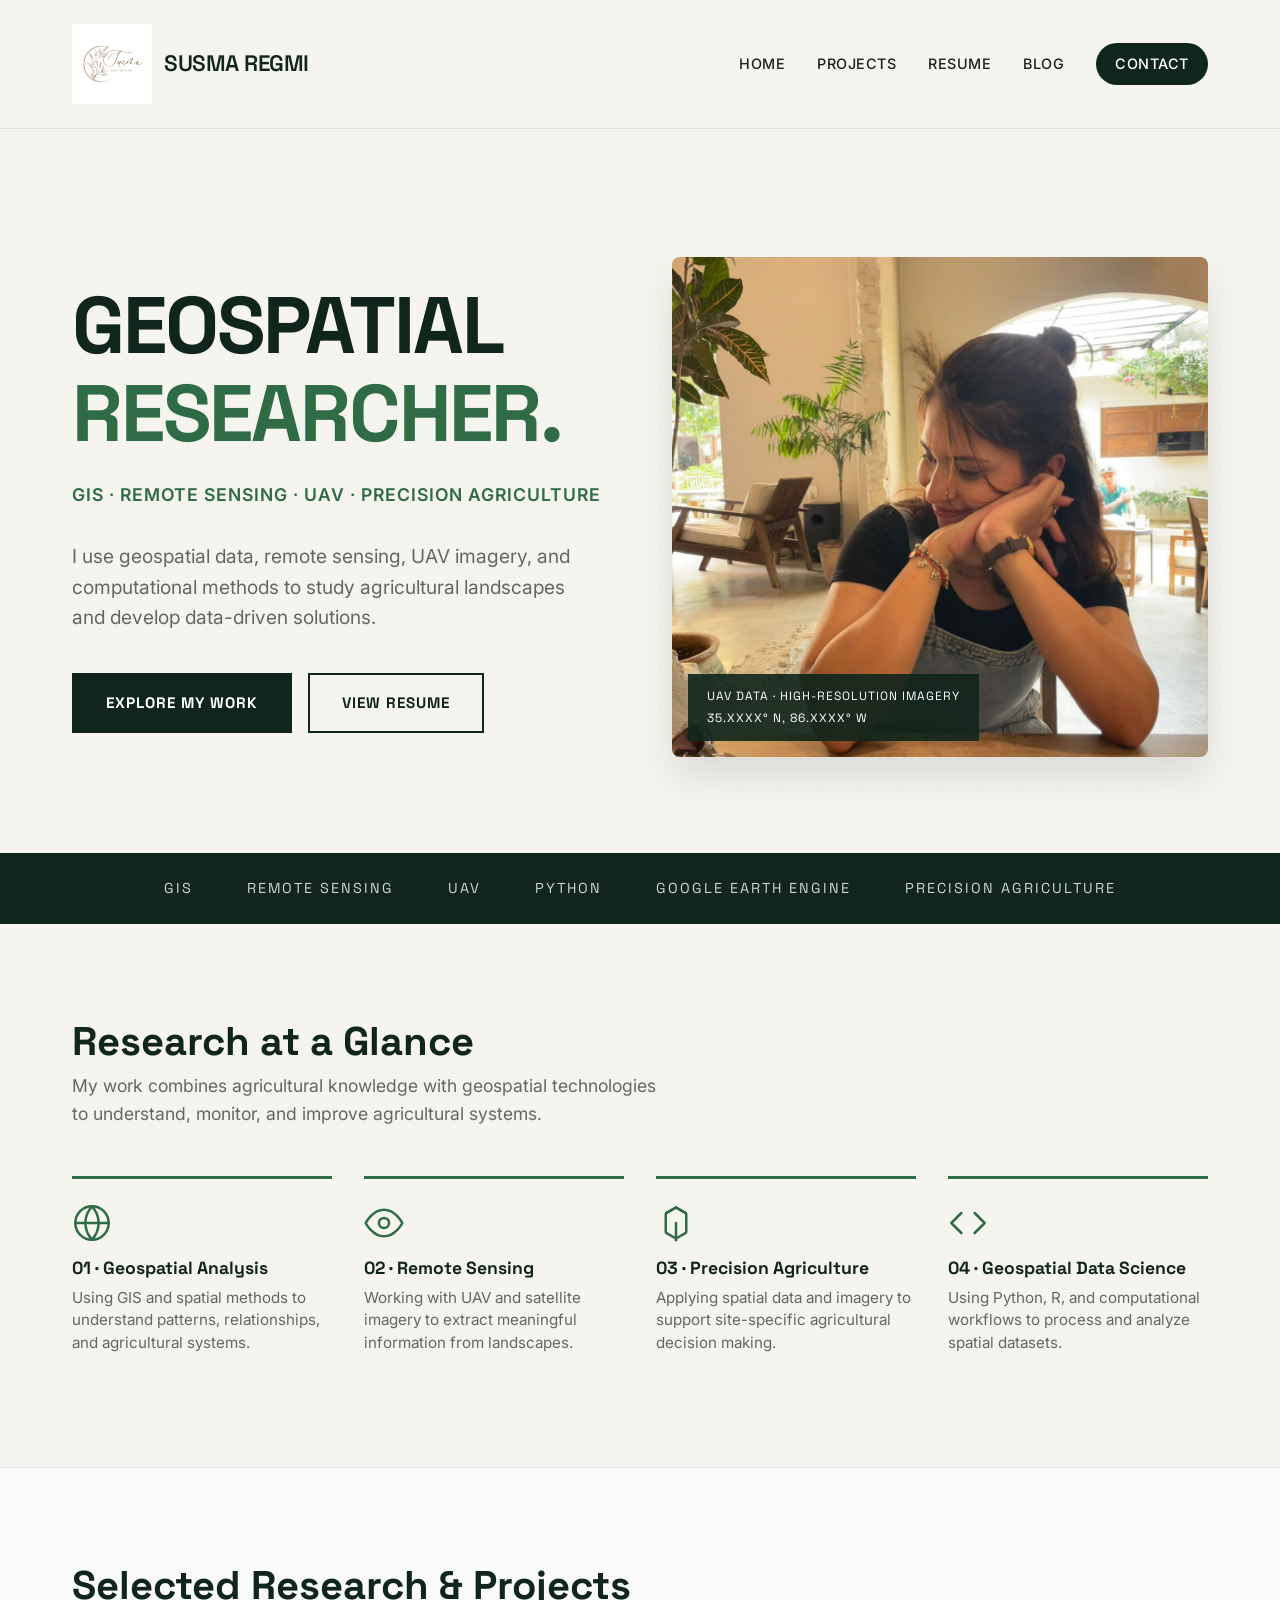
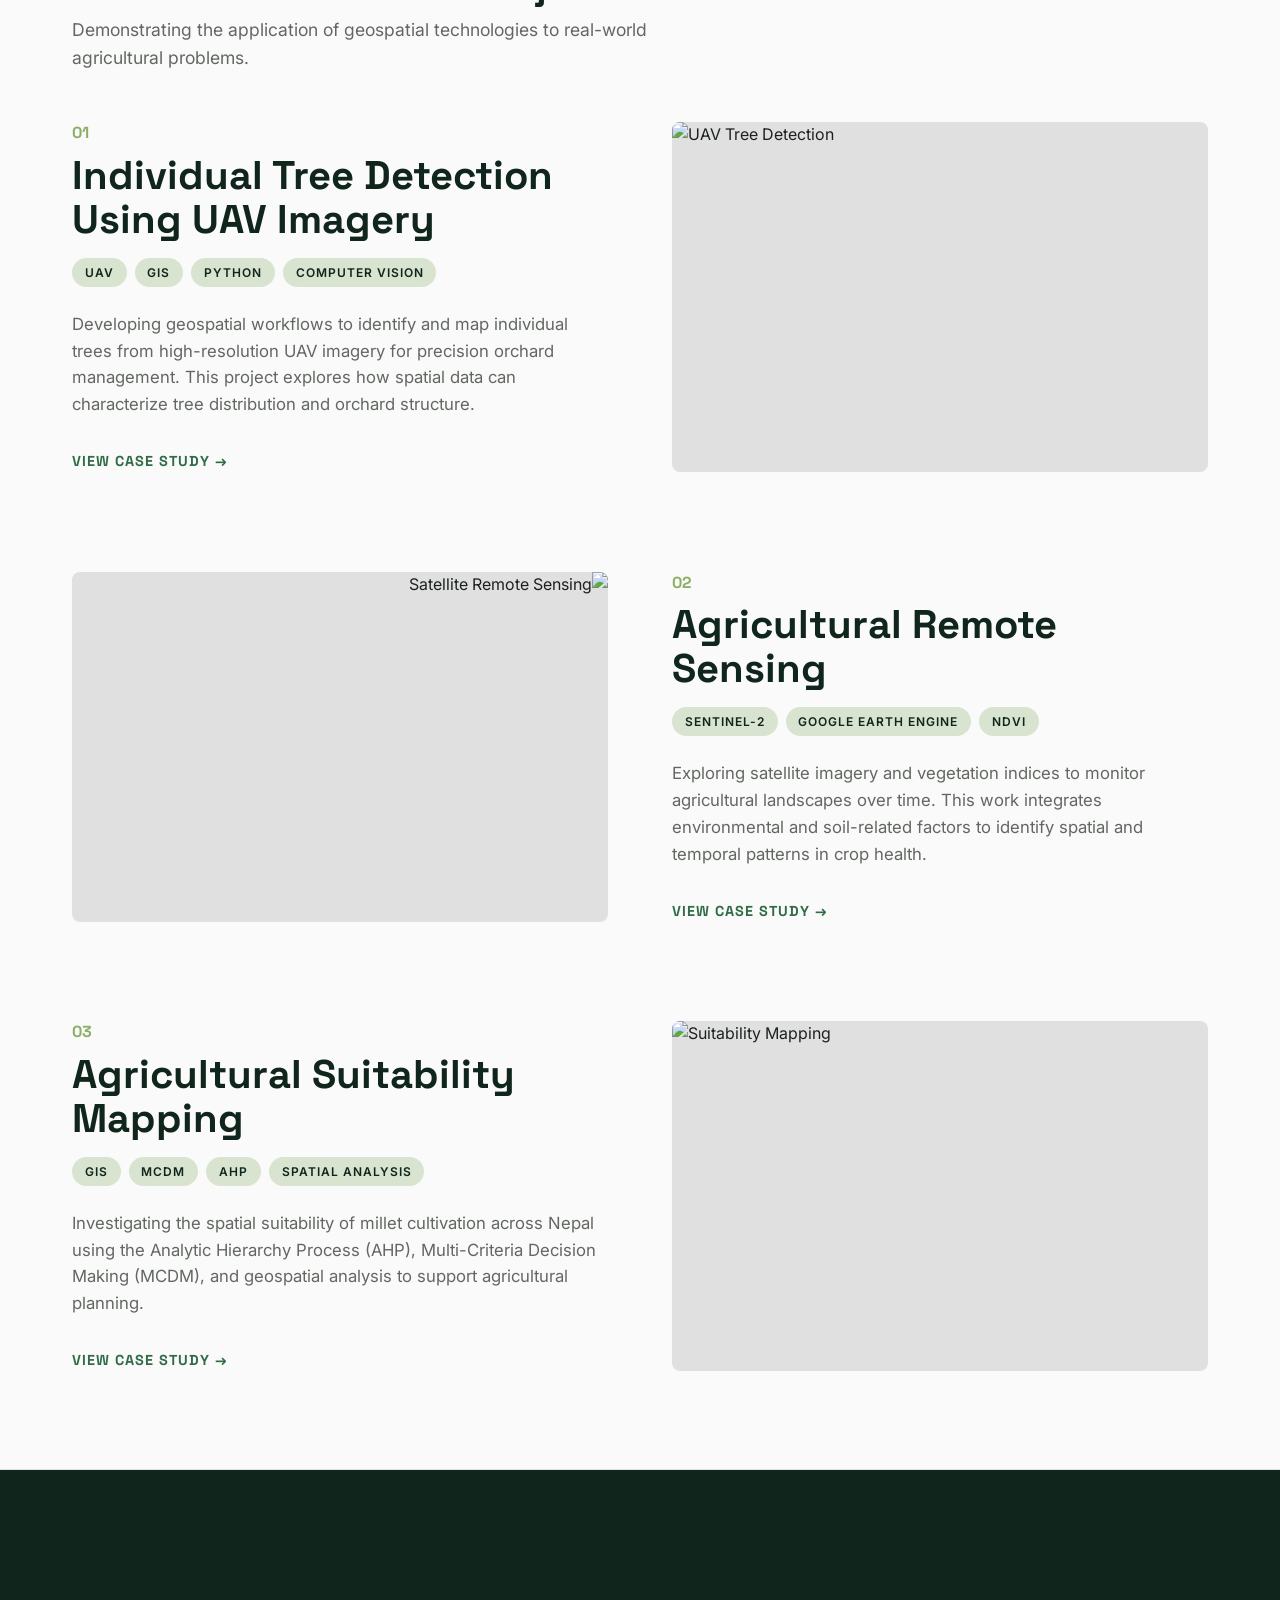
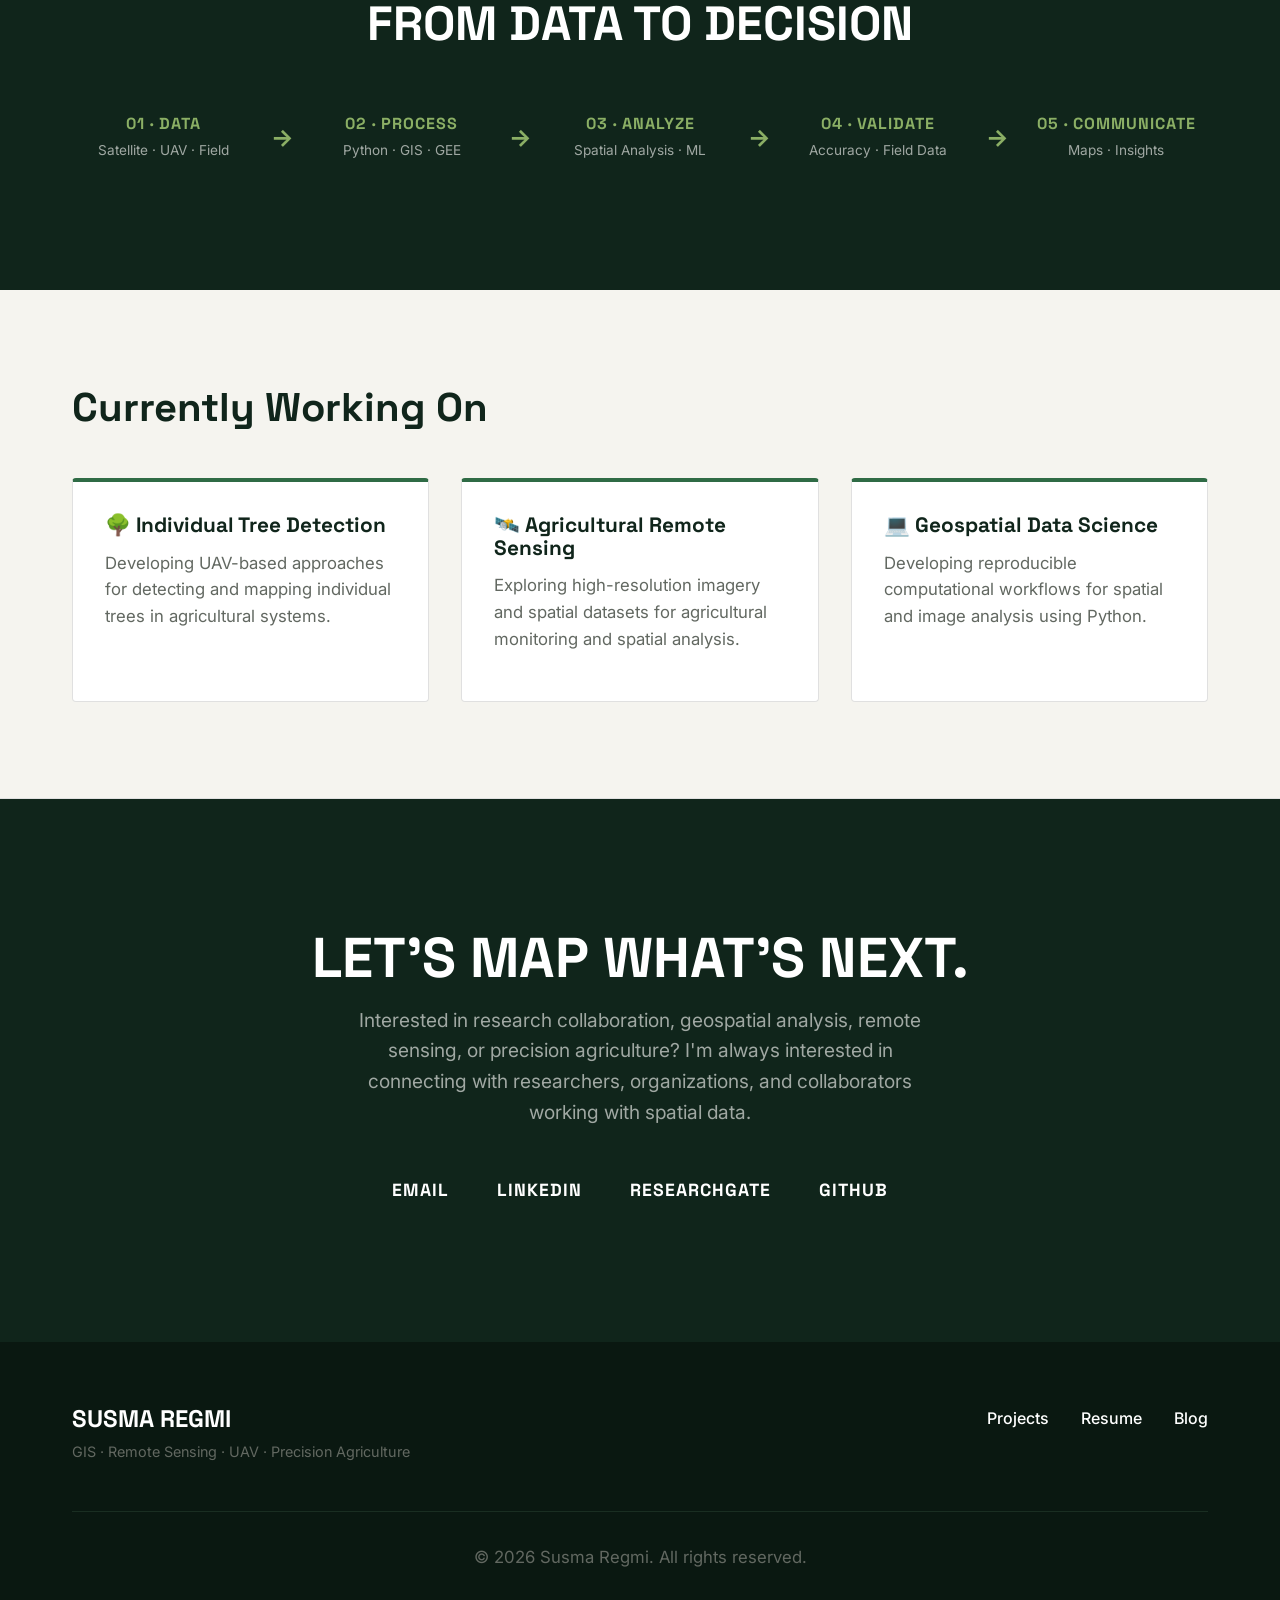
==== commit c3482468: "Modify logo size and title font weight Updated logo height and adjusted font weight for the title." ====
--- a/index.html
+++ b/index.html
@@ -16,8 +16,8 @@
     <nav>
         <div class="container nav-container">
             <a href="index.html" class="logo" style="display: flex; align-items: center; gap: 12px; text-decoration: none;">
-    <img src="susma_logo.png" alt="Susma Regmi Logo" style="height: 60px; width: auto;">
-    <span style="font-family: 'Space Grotesk', sans-serif; font-size: 1.4rem; font-weight: 700; color: #10251B; letter-spacing: -0.5px;">SUSMA REGMI</span>
+    <img src="susma_logo.png" alt="Susma Regmi Logo" style="height: 80px; width: auto;">
+    <span style="font-family: 'Space Grotesk', sans-serif; font-size: 1.4rem; font-weight: 600; color: #10251B; letter-spacing: -0.5px;">SUSMA REGMI</span>
 </a>
             <div class="nav-links">
                 <a href="index.html">Home</a>
